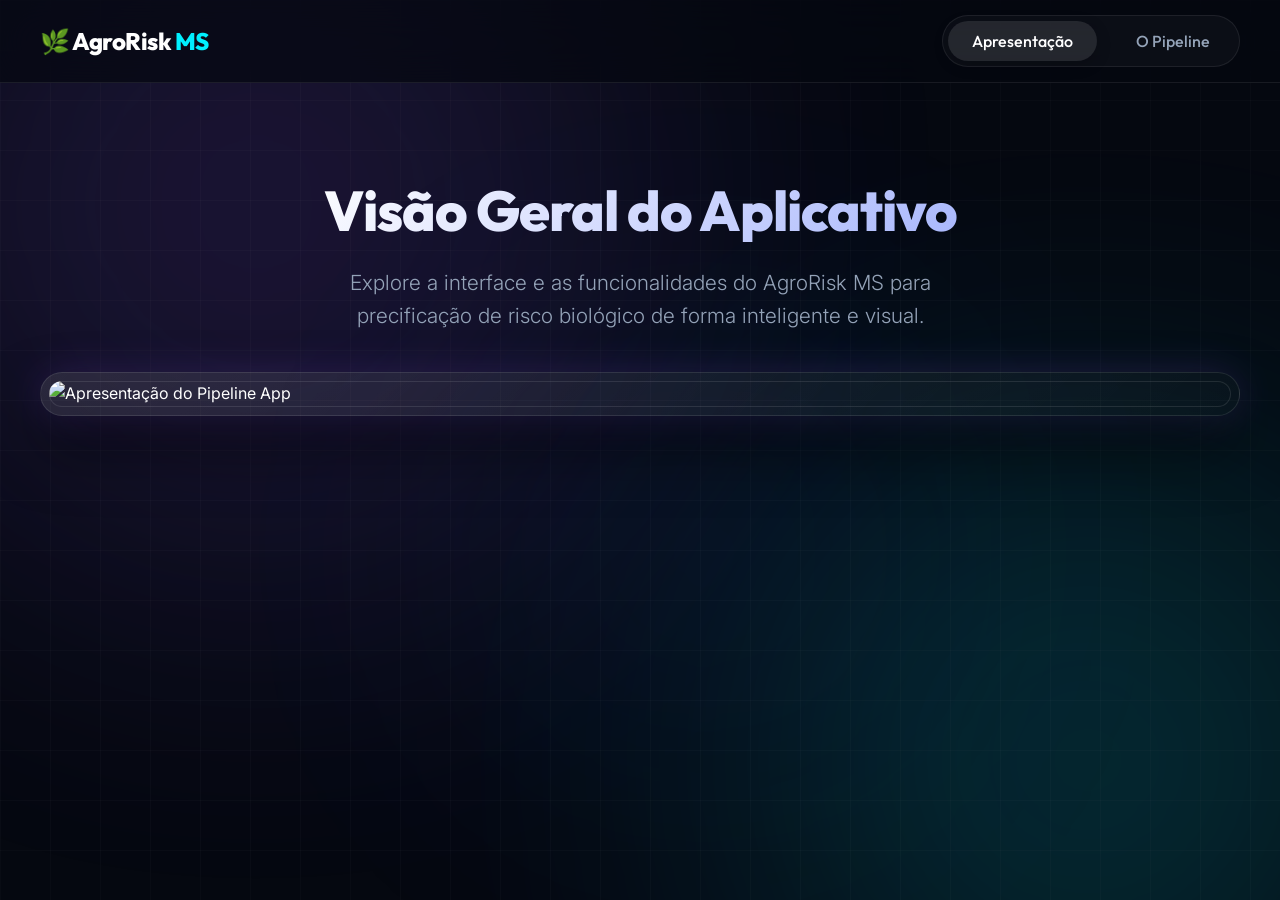
==== index.html @ 5e121b89 "Initial commit" ====
<!DOCTYPE html>
<html lang="pt-BR">
<head>
    <meta charset="UTF-8">
    <meta name="viewport" content="width=device-width, initial-scale=1.0">
    <title>AgroRisk MS - Inteligência Atuarial</title>
    <link rel="stylesheet" href="style.css">
    <link href="https://fonts.googleapis.com/css2?family=Outfit:wght@300;400;500;600;800&family=Inter:wght@300;400;600&display=swap" rel="stylesheet">
</head>
<body>
    <div class="background-effects">
        <div class="glow glow-1"></div>
        <div class="glow glow-2"></div>
        <div class="glow glow-3"></div>
        <div class="grid-overlay"></div>
    </div>

    <nav class="navbar">
        <div class="logo">
            <span class="logo-icon">🌿</span> AgroRisk <span class="highlight">MS</span>
        </div>
        <div class="tabs">
            <button class="tab-btn active" data-target="presentation">Apresentação</button>
            <button class="tab-btn" data-target="pipeline">O Pipeline</button>
        </div>
    </nav>

    <main class="content-area">
        <!-- ABA DE APRESENTAÇÃO -->
        <section id="presentation" class="tab-content active">
            <div class="presentation-container animate-fade-in">
                <header class="hero">
                    <h1 class="hero-title animate-up">Visão Geral do Aplicativo</h1>
                    <p class="hero-subtitle animate-up delay-1">Explore a interface e as funcionalidades do AgroRisk MS para precificação de risco biológico de forma inteligente e visual.</p>
                </header>
                
                <div class="app-presentation animate-up delay-2">
                    <div class="image-wrapper">
                        <div class="glass-reflection"></div>
                        <img src="/base_dir/pipeline app.png" alt="Apresentação do Pipeline App" class="app-screenshot">
                    </div>
                </div>
            </div>
        </section>

        <!-- ABA DO PIPELINE -->
        <section id="pipeline" class="tab-content">
            <header class="hero">
                <h1 class="hero-title">Pipeline de Inteligência Atuarial</h1>
                <p class="hero-subtitle">Do dado bruto à precificação de risco biológico em minutos.</p>
            </header>

            <div class="timeline-container">
                <!-- Passo 1 -->
                <div class="card scroll-animate">
                    <div class="card-icon">
                        <img src="/brain_images/data_prep_icon_1780336641990.png" alt="Fusão Geográfica e Histórica">
                    </div>
                    <div class="card-content">
                        <span class="step-badge">Passo 1</span>
                        <h2>Fusão Geográfica e Histórica (Data Prep)</h2>
                        <p>Integração da malha cartográfica digital de Mato Grosso do Sul (geobr / IBGE 2022) com o cálculo trigonométrico de centroides (Latitude/Longitude). Acoplamento do banco de dados histórico de produção regional (2009–2024) via reestruturação matricial (Tidy Data).</p>
                    </div>
                </div>

                <!-- Passo 2 -->
                <div class="card scroll-animate">
                    <div class="card-icon">
                        <img src="/brain_images/climate_motor_icon_1780336788887.png" alt="Motor Climático Global">
                    </div>
                    <div class="card-content">
                        <span class="step-badge">Passo 2</span>
                        <h2>Motor Climático Global (NASA POWER API)</h2>
                        <p>Captura autônoma e dinâmica de dados meteorológicos diários diretamente dos satélites da NASA. Processamento de variáveis críticas de radiação, temperatura média e precipitação acumulada ($V$) com filtros de frequência de chuva ($F_{freq}$) mapeados por safras climáticas (El Niño, La Niña e Neutro).</p>
                    </div>
                </div>

                <!-- Passo 3 -->
                <div class="card scroll-animate">
                    <div class="card-icon">
                        <img src="/brain_images/algorithm_icon_1780336813570.png" alt="Algoritmo Epidemiológico Estocástico">
                    </div>
                    <div class="card-content">
                        <span class="step-badge">Passo 3</span>
                        <h2>Algoritmo Epidemiológico Estocástico (Modelo BR3)</h2>
                        <p>Aplicação do modelo preditivo empírico de Del Ponte para a Ferrugem Asiática da Soja. Tradução da severidade foliar calculada em equações atuariais de perda de produtividade física (toneladas e sacas/ha) e cálculo do Índice de Vulnerabilidade de Mercado.</p>
                    </div>
                </div>

                <!-- Passo 4 -->
                <div class="card scroll-animate">
                    <div class="card-icon">
                        <img src="/brain_images/validation_icon_1780336972214.png" alt="Validação em Tempo Real">
                    </div>
                    <div class="card-content">
                        <span class="step-badge">Passo 4</span>
                        <h2>Validação em Tempo Real (API SIDRA/IBGE)</h2>
                        <p>Motor de checagem cruzada que consome a API oficial do SIDRA via requisições temporais iterativas. O algoritmo minera e isola as variáveis reais de produção e área colhida de lavouras temporárias e permanentes diretamente dos servidores do governo para validar estatisticamente as predições do modelo.</p>
                    </div>
                </div>

                <!-- Passo 5 -->
                <div class="card scroll-animate">
                    <div class="card-icon">
                        <img src="/brain_images/ml_cluster_icon_1780337749662.png" alt="Análise Avançada & Clusterização">
                    </div>
                    <div class="card-content">
                        <span class="step-badge">Passo 5</span>
                        <h2>Análise Avançada & Clusterização (Machine Learning)</h2>
                        <p>Execução do algoritmo de aprendizado não supervisionado K-Means para segmentação automática de municípios em Perfis de Risco (Alto, Moderado, Baixo). Modelagem de regressão linear simples ($lm$) para detecção automática de tendências temporais macroecológicas.</p>
                    </div>
                </div>

                <!-- Passo 6 -->
                <div class="card scroll-animate">
                    <div class="card-icon">
                        <img src="/brain_images/dashboard_icon_1780337681848.png" alt="Interface de Decisão">
                    </div>
                    <div class="card-content">
                        <span class="step-badge">Passo 6</span>
                        <h2>Interface de Decisão (Shiny UI/UX)</h2>
                        <p>Consolidação dos dados processados em um ecossistema interativo de painéis analíticos (Dashboards). Visualização espacial baseada em mapas temáticos reativos e ferramentas de precificação de seguro agrícola prontas para tomadores de decisão.</p>
                    </div>
                </div>
            </div>
        </section>
    </main>

    <script src="script.js"></script>
</body>
</html>
---- style.css ----
:root {
    --bg-color: #050810;
    --card-bg: rgba(15, 23, 42, 0.4);
    --card-border: rgba(255, 255, 255, 0.08);
    --card-hover-border: rgba(0, 240, 255, 0.4);
    --text-primary: #ffffff;
    --text-secondary: #94a3b8;
    --accent: #00f0ff;
    --accent-glow: rgba(0, 240, 255, 0.2);
    --purple: #8b5cf6;
    --purple-glow: rgba(139, 92, 246, 0.2);
    --nav-bg: rgba(5, 8, 16, 0.7);
}

* {
    margin: 0;
    padding: 0;
    box-sizing: border-box;
}

body {
    font-family: 'Inter', sans-serif;
    background-color: var(--bg-color);
    color: var(--text-primary);
    overflow-x: hidden;
    line-height: 1.6;
}

h1, h2, h3, .logo {
    font-family: 'Outfit', sans-serif;
}

/* Background Effects */
.background-effects {
    position: fixed;
    top: 0;
    left: 0;
    width: 100vw;
    height: 100vh;
    z-index: -1;
    pointer-events: none;
}

.glow {
    position: absolute;
    border-radius: 50%;
    filter: blur(150px);
    opacity: 0.8;
}

.glow-1 {
    top: -20%;
    left: -10%;
    width: 60vw;
    height: 60vw;
    background: var(--purple-glow);
    animation: float 12s ease-in-out infinite alternate;
}

.glow-2 {
    bottom: -20%;
    right: -10%;
    width: 50vw;
    height: 50vw;
    background: var(--accent-glow);
    animation: float 10s ease-in-out infinite alternate-reverse;
}

.glow-3 {
    top: 40%;
    left: 40%;
    width: 30vw;
    height: 30vw;
    background: rgba(37, 99, 235, 0.15);
    animation: float 15s ease-in-out infinite alternate;
}

.grid-overlay {
    position: absolute;
    top: 0;
    left: 0;
    width: 100%;
    height: 100%;
    background-image: 
        linear-gradient(to right, rgba(255,255,255,0.02) 1px, transparent 1px),
        linear-gradient(to bottom, rgba(255,255,255,0.02) 1px, transparent 1px);
    background-size: 50px 50px;
    z-index: 1;
}

@keyframes float {
    0% { transform: translate(0, 0); }
    100% { transform: translate(60px, 60px); }
}

/* Navbar */
.navbar {
    position: fixed;
    top: 0;
    left: 0;
    width: 100%;
    padding: 15px 40px;
    display: flex;
    justify-content: space-between;
    align-items: center;
    background: var(--nav-bg);
    backdrop-filter: blur(20px);
    -webkit-backdrop-filter: blur(20px);
    border-bottom: 1px solid var(--card-border);
    z-index: 100;
}

.logo {
    font-size: 1.5rem;
    font-weight: 800;
    letter-spacing: -0.5px;
}

.highlight {
    color: var(--accent);
}

.tabs {
    display: flex;
    gap: 15px;
    background: rgba(255,255,255,0.03);
    padding: 5px;
    border-radius: 50px;
    border: 1px solid var(--card-border);
}

.tab-btn {
    background: transparent;
    border: none;
    color: var(--text-secondary);
    padding: 10px 24px;
    border-radius: 30px;
    font-family: 'Outfit', sans-serif;
    font-weight: 500;
    font-size: 1rem;
    cursor: pointer;
    transition: all 0.3s ease;
}

.tab-btn:hover {
    color: var(--text-primary);
}

.tab-btn.active {
    background: rgba(255,255,255,0.1);
    color: var(--text-primary);
    box-shadow: 0 4px 15px rgba(0,0,0,0.2);
}

/* Content Area */
.content-area {
    margin-top: 80px;
    padding: 20px;
    min-height: calc(100vh - 80px);
}

.tab-content {
    display: none;
    opacity: 0;
    transform: translateY(20px);
    transition: opacity 0.5s ease, transform 0.5s ease;
}

.tab-content.active {
    display: block;
}

.tab-content.show {
    opacity: 1;
    transform: translateY(0);
}

/* Hero Section */
.hero {
    text-align: center;
    padding: 80px 20px 40px;
    max-width: 900px;
    margin: 0 auto;
}

.hero-title {
    font-size: 3.5rem;
    font-weight: 800;
    line-height: 1.1;
    background: linear-gradient(135deg, #ffffff 0%, #a5b4fc 100%);
    -webkit-background-clip: text;
    -webkit-text-fill-color: transparent;
    margin-bottom: 24px;
    letter-spacing: -1px;
}

.hero-subtitle {
    font-size: 1.3rem;
    color: var(--text-secondary);
    font-weight: 300;
    max-width: 700px;
    margin: 0 auto;
}

/* Presentation Tab */
.presentation-container {
    display: flex;
    flex-direction: column;
    align-items: center;
}

.app-presentation {
    width: 100%;
    max-width: 1200px;
    margin: 0 auto 100px;
    perspective: 1000px;
}

.image-wrapper {
    position: relative;
    border-radius: 24px;
    padding: 8px;
    background: linear-gradient(135deg, rgba(255,255,255,0.1), rgba(255,255,255,0.02));
    border: 1px solid rgba(255,255,255,0.1);
    box-shadow: 0 30px 60px rgba(0,0,0,0.5), 0 0 40px var(--purple-glow);
    transition: transform 0.5s ease;
    overflow: hidden;
}

.app-screenshot {
    width: 100%;
    height: auto;
    border-radius: 16px;
    display: block;
    box-shadow: inset 0 0 0 1px rgba(255,255,255,0.1);
}

.glass-reflection {
    position: absolute;
    top: 0;
    left: -100%;
    width: 50%;
    height: 100%;
    background: linear-gradient(to right, transparent, rgba(255,255,255,0.1), transparent);
    transform: skewX(-20deg);
    animation: shine 6s infinite;
    z-index: 10;
    pointer-events: none;
}

@keyframes shine {
    0% { left: -100%; }
    20% { left: 200%; }
    100% { left: 200%; }
}

/* Timeline/Pipeline */
.timeline-container {
    max-width: 1000px;
    margin: 0 auto 100px;
    display: grid;
    gap: 30px;
}

.card {
    background: var(--card-bg);
    border: 1px solid var(--card-border);
    border-radius: 24px;
    padding: 30px;
    display: flex;
    gap: 40px;
    align-items: center;
    backdrop-filter: blur(16px);
    -webkit-backdrop-filter: blur(16px);
    transition: all 0.4s cubic-bezier(0.175, 0.885, 0.32, 1.275);
    opacity: 0;
    transform: translateY(40px);
}

.card:hover {
    transform: translateY(-8px) scale(1.02);
    box-shadow: 0 30px 60px rgba(0, 0, 0, 0.5), 0 0 30px var(--accent-glow);
    border-color: var(--card-hover-border);
    background: rgba(20, 30, 55, 0.6);
}

.card-icon {
    flex-shrink: 0;
    width: 160px;
    height: 160px;
    border-radius: 20px;
    overflow: hidden;
    background: rgba(0,0,0,0.4);
    border: 1px solid rgba(255,255,255,0.08);
    display: flex;
    align-items: center;
    justify-content: center;
    position: relative;
}

.card-icon::after {
    content: '';
    position: absolute;
    inset: 0;
    box-shadow: inset 0 0 20px rgba(0,0,0,0.5);
    border-radius: 20px;
    pointer-events: none;
}

.card-icon img {
    width: 100%;
    height: 100%;
    object-fit: cover;
    transition: transform 0.6s ease;
}

.card:hover .card-icon img {
    transform: scale(1.15) rotate(-2deg);
}

.card-content {
    flex-grow: 1;
}

.step-badge {
    display: inline-block;
    padding: 6px 14px;
    background: rgba(0, 240, 255, 0.1);
    color: var(--accent);
    border-radius: 30px;
    font-size: 0.8rem;
    font-weight: 600;
    letter-spacing: 1.5px;
    text-transform: uppercase;
    margin-bottom: 16px;
    border: 1px solid rgba(0, 240, 255, 0.2);
}

.card-content h2 {
    font-size: 1.6rem;
    margin-bottom: 16px;
    font-weight: 600;
    letter-spacing: -0.5px;
}

.card-content p {
    color: var(--text-secondary);
    font-size: 1.05rem;
    line-height: 1.7;
}

/* Animations */
.animate-up {
    opacity: 0;
    transform: translateY(30px);
}

.animate-up.visible, .scroll-animate.visible {
    animation: fadeUp 0.8s forwards cubic-bezier(0.2, 0.8, 0.2, 1);
}

.animate-fade-in {
    animation: fadeIn 1s forwards ease-out;
}

@keyframes fadeUp {
    to {
        opacity: 1;
        transform: translateY(0);
    }
}

@keyframes fadeIn {
    from { opacity: 0; }
    to { opacity: 1; }
}

.delay-1 { animation-delay: 0.1s; }
.delay-2 { animation-delay: 0.2s; }
.delay-3 { animation-delay: 0.3s; }

/* Responsive */
@media (max-width: 900px) {
    .card {
        flex-direction: column;
        text-align: center;
        gap: 24px;
        padding: 40px 24px;
    }
    
    .card-icon {
        margin: 0 auto;
    }
    
    .hero-title {
        font-size: 2.5rem;
    }
    
    .navbar {
        flex-direction: column;
        gap: 15px;
        padding: 15px 20px;
    }
    
    .content-area {
        margin-top: 120px;
    }
}

@media (max-width: 768px) {
    .hero-title {
        font-size: 2rem;
        padding: 0 10px;
    }
    
    .hero-subtitle {
        font-size: 1.1rem;
        padding: 0 15px;
    }
    
    .card-content h2 {
        font-size: 1.4rem;
    }
    
    .card-content p {
        font-size: 0.95rem;
    }
    
    .hero {
        padding: 40px 10px 20px;
    }
    
    .timeline-container, .app-presentation {
        padding: 0 10px;
    }
}

@media (max-width: 480px) {
    .tabs {
        flex-wrap: wrap;
        justify-content: center;
        gap: 8px;
        padding: 5px;
    }
    
    .tab-btn {
        padding: 8px 16px;
        font-size: 0.9rem;
    }
    
    .card {
        padding: 25px 15px;
    }
    
    .hero-title {
        font-size: 1.75rem;
    }
    
    .hero-subtitle {
        font-size: 1rem;
    }
    
    .card-icon {
        width: 120px;
        height: 120px;
    }
    
    .navbar {
        padding: 10px;
    }
    
    .content-area {
        margin-top: 140px;
        padding: 15px;
    }
}
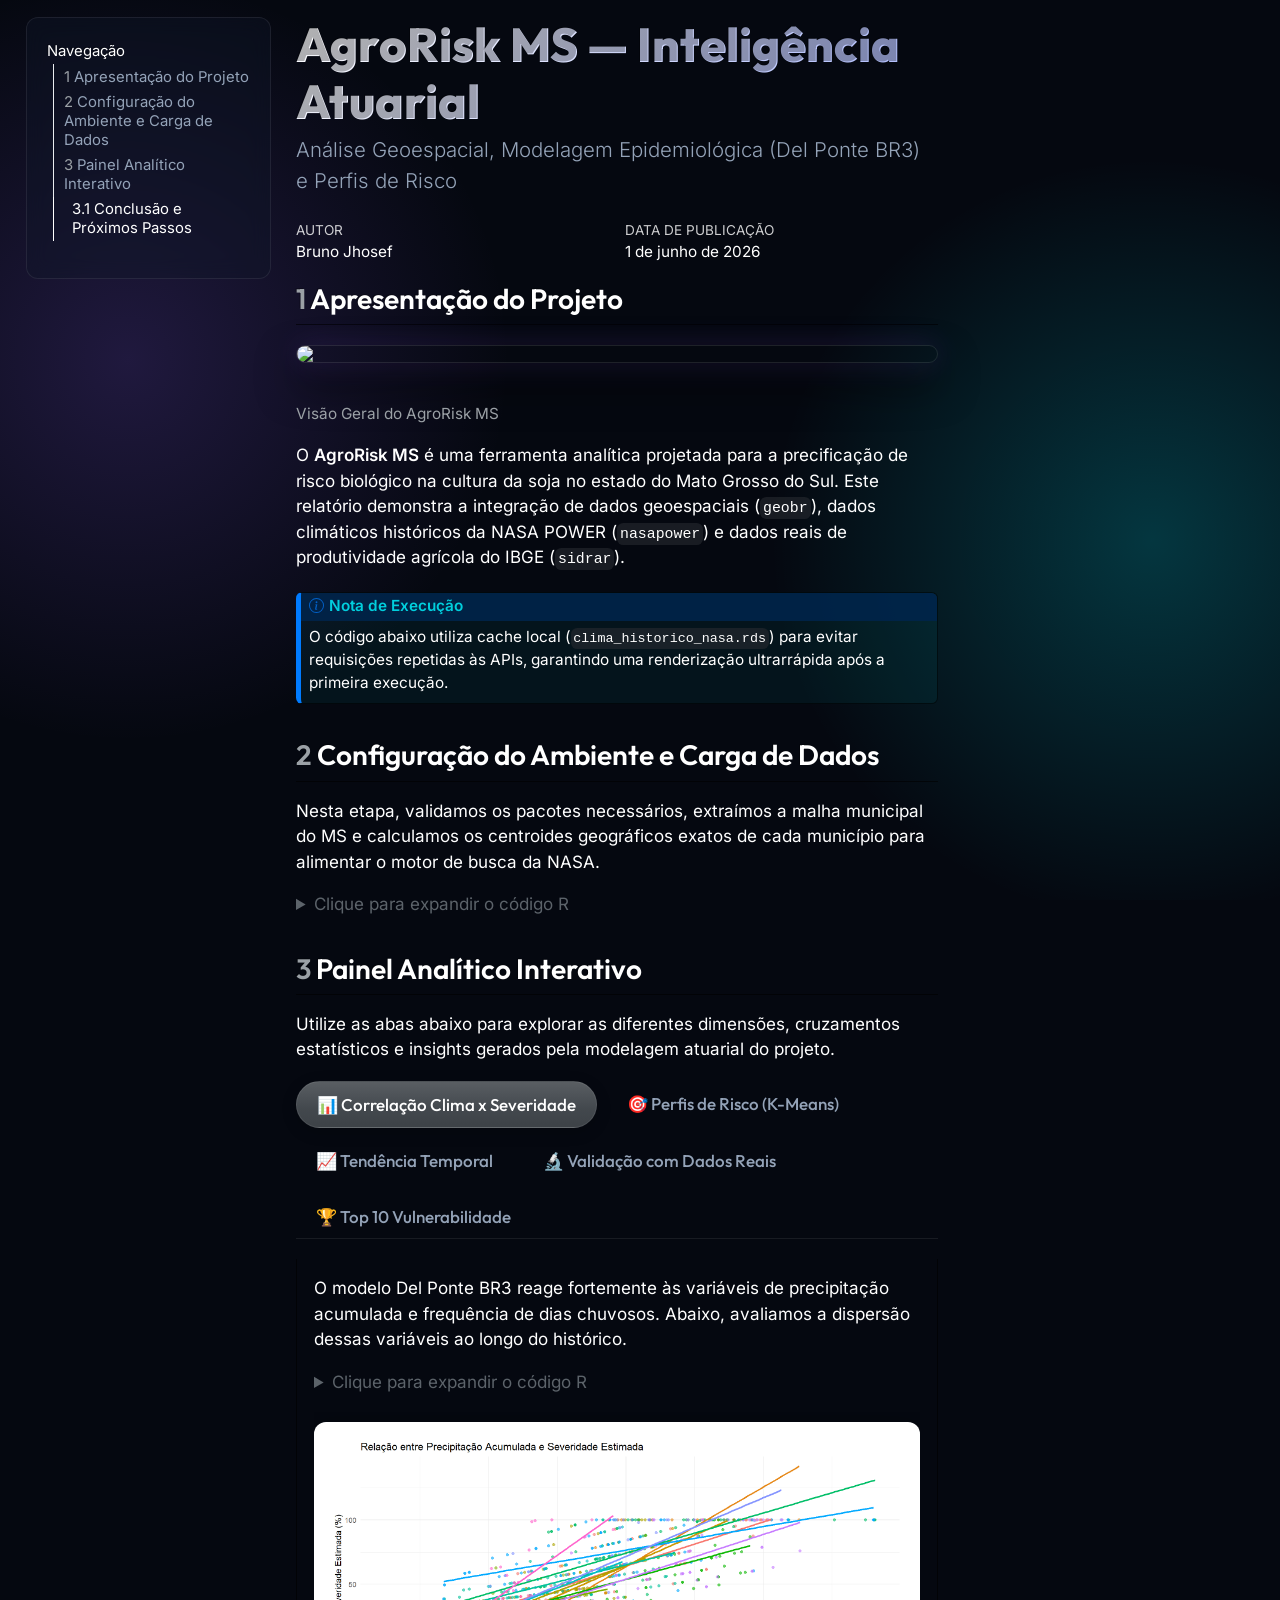
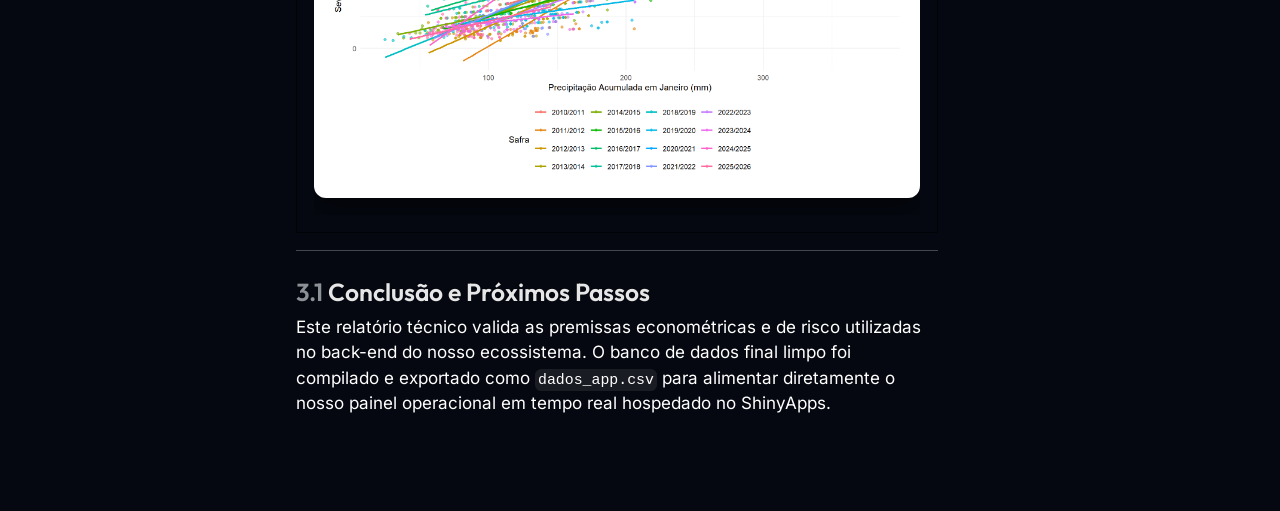
==== commit 204764de: "adicionei os arquivos corretos" ====
--- a/index.html
+++ b/index.html
@@ -1,131 +1,3312 @@
 <!DOCTYPE html>
-<html lang="pt-BR">
-<head>
-    <meta charset="UTF-8">
-    <meta name="viewport" content="width=device-width, initial-scale=1.0">
-    <title>AgroRisk MS - Inteligência Atuarial</title>
-    <link rel="stylesheet" href="style.css">
-    <link href="https://fonts.googleapis.com/css2?family=Outfit:wght@300;400;500;600;800&family=Inter:wght@300;400;600&display=swap" rel="stylesheet">
+<html xmlns="http://www.w3.org/1999/xhtml" lang="pt" xml:lang="pt"><head>
+
+<meta charset="utf-8">
+<meta name="generator" content="quarto-1.8.25">
+
+<meta name="viewport" content="width=device-width, initial-scale=1.0, user-scalable=yes">
+
+<meta name="author" content="Bruno Jhosef">
+
+<title>AgroRisk MS — Inteligência Atuarial</title>
+<style>
+code{white-space: pre-wrap;}
+span.smallcaps{font-variant: small-caps;}
+div.columns{display: flex; gap: min(4vw, 1.5em);}
+div.column{flex: auto; overflow-x: auto;}
+div.hanging-indent{margin-left: 1.5em; text-indent: -1.5em;}
+ul.task-list{list-style: none;}
+ul.task-list li input[type="checkbox"] {
+width: 0.8em;
+margin: 0 0.8em 0.2em -1em;  vertical-align: middle;
+}
+
+html { -webkit-text-size-adjust: 100%; }
+pre > code.sourceCode { white-space: pre; position: relative; }
+pre > code.sourceCode > span { display: inline-block; line-height: 1.25; }
+pre > code.sourceCode > span:empty { height: 1.2em; }
+.sourceCode { overflow: visible; }
+code.sourceCode > span { color: inherit; text-decoration: inherit; }
+div.sourceCode { margin: 1em 0; }
+pre.sourceCode { margin: 0; }
+@media screen {
+div.sourceCode { overflow: auto; }
+}
+@media print {
+pre > code.sourceCode { white-space: pre-wrap; }
+pre > code.sourceCode > span { text-indent: -5em; padding-left: 5em; }
+}
+pre.numberSource code
+{ counter-reset: source-line 0; }
+pre.numberSource code > span
+{ position: relative; left: -4em; counter-increment: source-line; }
+pre.numberSource code > span > a:first-child::before
+{ content: counter(source-line);
+position: relative; left: -1em; text-align: right; vertical-align: baseline;
+border: none; display: inline-block;
+-webkit-touch-callout: none; -webkit-user-select: none;
+-khtml-user-select: none; -moz-user-select: none;
+-ms-user-select: none; user-select: none;
+padding: 0 4px; width: 4em;
+}
+pre.numberSource { margin-left: 3em; padding-left: 4px; }
+div.sourceCode
+{ }
+@media screen {
+pre > code.sourceCode > span > a:first-child::before { text-decoration: underline; }
+}
+</style>
+
+
+<script>/*!
+ * clipboard.js v2.0.11
+ * https://clipboardjs.com/
+ *
+ * Licensed MIT © Zeno Rocha
+ */
+!function(t,e){"object"==typeof exports&&"object"==typeof module?module.exports=e():"function"==typeof define&&define.amd?define([],e):"object"==typeof exports?exports.ClipboardJS=e():t.ClipboardJS=e()}(this,function(){return n={686:function(t,e,n){"use strict";n.d(e,{default:function(){return b}});var e=n(279),i=n.n(e),e=n(370),u=n.n(e),e=n(817),r=n.n(e);function c(t){try{return document.execCommand(t)}catch(t){return}}var a=function(t){t=r()(t);return c("cut"),t};function o(t,e){var n,o,t=(n=t,o="rtl"===document.documentElement.getAttribute("dir"),(t=document.createElement("textarea")).style.fontSize="12pt",t.style.border="0",t.style.padding="0",t.style.margin="0",t.style.position="absolute",t.style[o?"right":"left"]="-9999px",o=window.pageYOffset||document.documentElement.scrollTop,t.style.top="".concat(o,"px"),t.setAttribute("readonly",""),t.value=n,t);return e.container.appendChild(t),e=r()(t),c("copy"),t.remove(),e}var f=function(t){var e=1<arguments.length&&void 0!==arguments[1]?arguments[1]:{container:document.body},n="";return"string"==typeof t?n=o(t,e):t instanceof HTMLInputElement&&!["text","search","url","tel","password"].includes(null==t?void 0:t.type)?n=o(t.value,e):(n=r()(t),c("copy")),n};function l(t){return(l="function"==typeof Symbol&&"symbol"==typeof Symbol.iterator?function(t){return typeof t}:function(t){return t&&"function"==typeof Symbol&&t.constructor===Symbol&&t!==Symbol.prototype?"symbol":typeof t})(t)}var s=function(){var t=0<arguments.length&&void 0!==arguments[0]?arguments[0]:{},e=t.action,n=void 0===e?"copy":e,o=t.container,e=t.target,t=t.text;if("copy"!==n&&"cut"!==n)throw new Error('Invalid "action" value, use either "copy" or "cut"');if(void 0!==e){if(!e||"object"!==l(e)||1!==e.nodeType)throw new Error('Invalid "target" value, use a valid Element');if("copy"===n&&e.hasAttribute("disabled"))throw new Error('Invalid "target" attribute. Please use "readonly" instead of "disabled" attribute');if("cut"===n&&(e.hasAttribute("readonly")||e.hasAttribute("disabled")))throw new Error('Invalid "target" attribute. You can\'t cut text from elements with "readonly" or "disabled" attributes')}return t?f(t,{container:o}):e?"cut"===n?a(e):f(e,{container:o}):void 0};function p(t){return(p="function"==typeof Symbol&&"symbol"==typeof Symbol.iterator?function(t){return typeof t}:function(t){return t&&"function"==typeof Symbol&&t.constructor===Symbol&&t!==Symbol.prototype?"symbol":typeof t})(t)}function d(t,e){for(var n=0;n<e.length;n++){var o=e[n];o.enumerable=o.enumerable||!1,o.configurable=!0,"value"in o&&(o.writable=!0),Object.defineProperty(t,o.key,o)}}function y(t,e){return(y=Object.setPrototypeOf||function(t,e){return t.__proto__=e,t})(t,e)}function h(n){var o=function(){if("undefined"==typeof Reflect||!Reflect.construct)return!1;if(Reflect.construct.sham)return!1;if("function"==typeof Proxy)return!0;try{return Date.prototype.toString.call(Reflect.construct(Date,[],function(){})),!0}catch(t){return!1}}();return function(){var t,e=v(n);return t=o?(t=v(this).constructor,Reflect.construct(e,arguments,t)):e.apply(this,arguments),e=this,!(t=t)||"object"!==p(t)&&"function"!=typeof t?function(t){if(void 0!==t)return t;throw new ReferenceError("this hasn't been initialised - super() hasn't been called")}(e):t}}function v(t){return(v=Object.setPrototypeOf?Object.getPrototypeOf:function(t){return t.__proto__||Object.getPrototypeOf(t)})(t)}function m(t,e){t="data-clipboard-".concat(t);if(e.hasAttribute(t))return e.getAttribute(t)}var b=function(){!function(t,e){if("function"!=typeof e&&null!==e)throw new TypeError("Super expression must either be null or a function");t.prototype=Object.create(e&&e.prototype,{constructor:{value:t,writable:!0,configurable:!0}}),e&&y(t,e)}(r,i());var t,e,n,o=h(r);function r(t,e){var n;return function(t){if(!(t instanceof r))throw new TypeError("Cannot call a class as a function")}(this),(n=o.call(this)).resolveOptions(e),n.listenClick(t),n}return t=r,n=[{key:"copy",value:function(t){var e=1<arguments.length&&void 0!==arguments[1]?arguments[1]:{container:document.body};return f(t,e)}},{key:"cut",value:function(t){return a(t)}},{key:"isSupported",value:function(){var t=0<arguments.length&&void 0!==arguments[0]?arguments[0]:["copy","cut"],t="string"==typeof t?[t]:t,e=!!document.queryCommandSupported;return t.forEach(function(t){e=e&&!!document.queryCommandSupported(t)}),e}}],(e=[{key:"resolveOptions",value:function(){var t=0<arguments.length&&void 0!==arguments[0]?arguments[0]:{};this.action="function"==typeof t.action?t.action:this.defaultAction,this.target="function"==typeof t.target?t.target:this.defaultTarget,this.text="function"==typeof t.text?t.text:this.defaultText,this.container="object"===p(t.container)?t.container:document.body}},{key:"listenClick",value:function(t){var e=this;this.listener=u()(t,"click",function(t){return e.onClick(t)})}},{key:"onClick",value:function(t){var e=t.delegateTarget||t.currentTarget,n=this.action(e)||"copy",t=s({action:n,container:this.container,target:this.target(e),text:this.text(e)});this.emit(t?"success":"error",{action:n,text:t,trigger:e,clearSelection:function(){e&&e.focus(),window.getSelection().removeAllRanges()}})}},{key:"defaultAction",value:function(t){return m("action",t)}},{key:"defaultTarget",value:function(t){t=m("target",t);if(t)return document.querySelector(t)}},{key:"defaultText",value:function(t){return m("text",t)}},{key:"destroy",value:function(){this.listener.destroy()}}])&&d(t.prototype,e),n&&d(t,n),r}()},828:function(t){var e;"undefined"==typeof Element||Element.prototype.matches||((e=Element.prototype).matches=e.matchesSelector||e.mozMatchesSelector||e.msMatchesSelector||e.oMatchesSelector||e.webkitMatchesSelector),t.exports=function(t,e){for(;t&&9!==t.nodeType;){if("function"==typeof t.matches&&t.matches(e))return t;t=t.parentNode}}},438:function(t,e,n){var u=n(828);function i(t,e,n,o,r){var i=function(e,n,t,o){return function(t){t.delegateTarget=u(t.target,n),t.delegateTarget&&o.call(e,t)}}.apply(this,arguments);return t.addEventListener(n,i,r),{destroy:function(){t.removeEventListener(n,i,r)}}}t.exports=function(t,e,n,o,r){return"function"==typeof t.addEventListener?i.apply(null,arguments):"function"==typeof n?i.bind(null,document).apply(null,arguments):("string"==typeof t&&(t=document.querySelectorAll(t)),Array.prototype.map.call(t,function(t){return i(t,e,n,o,r)}))}},879:function(t,n){n.node=function(t){return void 0!==t&&t instanceof HTMLElement&&1===t.nodeType},n.nodeList=function(t){var e=Object.prototype.toString.call(t);return void 0!==t&&("[object NodeList]"===e||"[object HTMLCollection]"===e)&&"length"in t&&(0===t.length||n.node(t[0]))},n.string=function(t){return"string"==typeof t||t instanceof String},n.fn=function(t){return"[object Function]"===Object.prototype.toString.call(t)}},370:function(t,e,n){var f=n(879),l=n(438);t.exports=function(t,e,n){if(!t&&!e&&!n)throw new Error("Missing required arguments");if(!f.string(e))throw new TypeError("Second argument must be a String");if(!f.fn(n))throw new TypeError("Third argument must be a Function");if(f.node(t))return c=e,a=n,(u=t).addEventListener(c,a),{destroy:function(){u.removeEventListener(c,a)}};if(f.nodeList(t))return o=t,r=e,i=n,Array.prototype.forEach.call(o,function(t){t.addEventListener(r,i)}),{destroy:function(){Array.prototype.forEach.call(o,function(t){t.removeEventListener(r,i)})}};if(f.string(t))return t=t,e=e,n=n,l(document.body,t,e,n);throw new TypeError("First argument must be a String, HTMLElement, HTMLCollection, or NodeList");var o,r,i,u,c,a}},817:function(t){t.exports=function(t){var e,n="SELECT"===t.nodeName?(t.focus(),t.value):"INPUT"===t.nodeName||"TEXTAREA"===t.nodeName?((e=t.hasAttribute("readonly"))||t.setAttribute("readonly",""),t.select(),t.setSelectionRange(0,t.value.length),e||t.removeAttribute("readonly"),t.value):(t.hasAttribute("contenteditable")&&t.focus(),n=window.getSelection(),(e=document.createRange()).selectNodeContents(t),n.removeAllRanges(),n.addRange(e),n.toString());return n}},279:function(t){function e(){}e.prototype={on:function(t,e,n){var o=this.e||(this.e={});return(o[t]||(o[t]=[])).push({fn:e,ctx:n}),this},once:function(t,e,n){var o=this;function r(){o.off(t,r),e.apply(n,arguments)}return r._=e,this.on(t,r,n)},emit:function(t){for(var e=[].slice.call(arguments,1),n=((this.e||(this.e={}))[t]||[]).slice(),o=0,r=n.length;o<r;o++)n[o].fn.apply(n[o].ctx,e);return this},off:function(t,e){var n=this.e||(this.e={}),o=n[t],r=[];if(o&&e)for(var i=0,u=o.length;i<u;i++)o[i].fn!==e&&o[i].fn._!==e&&r.push(o[i]);return r.length?n[t]=r:delete n[t],this}},t.exports=e,t.exports.TinyEmitter=e}},r={},o.n=function(t){var e=t&&t.__esModule?function(){return t.default}:function(){return t};return o.d(e,{a:e}),e},o.d=function(t,e){for(var n in e)o.o(e,n)&&!o.o(t,n)&&Object.defineProperty(t,n,{enumerable:!0,get:e[n]})},o.o=function(t,e){return Object.prototype.hasOwnProperty.call(t,e)},o(686).default;function o(t){if(r[t])return r[t].exports;var e=r[t]={exports:{}};return n[t](e,e.exports,o),e.exports}var n,r});</script>
+<script src="[data-uri]" type="module"></script>
+<script src="[data-uri]" type="module"></script>
+<script src="[data-uri]" type="module"></script>
+<script>/**
+ * @popperjs/core v2.11.7 - MIT License
+ */
+
+!function(e,t){"object"==typeof exports&&"undefined"!=typeof module?t(exports):"function"==typeof define&&define.amd?define(["exports"],t):t((e="undefined"!=typeof globalThis?globalThis:e||self).Popper={})}(this,(function(e){"use strict";function t(e){if(null==e)return window;if("[object Window]"!==e.toString()){var t=e.ownerDocument;return t&&t.defaultView||window}return e}function n(e){return e instanceof t(e).Element||e instanceof Element}function r(e){return e instanceof t(e).HTMLElement||e instanceof HTMLElement}function o(e){return"undefined"!=typeof ShadowRoot&&(e instanceof t(e).ShadowRoot||e instanceof ShadowRoot)}var i=Math.max,a=Math.min,s=Math.round;function f(){var e=navigator.userAgentData;return null!=e&&e.brands&&Array.isArray(e.brands)?e.brands.map((function(e){return e.brand+"/"+e.version})).join(" "):navigator.userAgent}function c(){return!/^((?!chrome|android).)*safari/i.test(f())}function p(e,o,i){void 0===o&&(o=!1),void 0===i&&(i=!1);var a=e.getBoundingClientRect(),f=1,p=1;o&&r(e)&&(f=e.offsetWidth>0&&s(a.width)/e.offsetWidth||1,p=e.offsetHeight>0&&s(a.height)/e.offsetHeight||1);var u=(n(e)?t(e):window).visualViewport,l=!c()&&i,d=(a.left+(l&&u?u.offsetLeft:0))/f,h=(a.top+(l&&u?u.offsetTop:0))/p,m=a.width/f,v=a.height/p;return{width:m,height:v,top:h,right:d+m,bottom:h+v,left:d,x:d,y:h}}function u(e){var n=t(e);return{scrollLeft:n.pageXOffset,scrollTop:n.pageYOffset}}function l(e){return e?(e.nodeName||"").toLowerCase():null}function d(e){return((n(e)?e.ownerDocument:e.document)||window.document).documentElement}function h(e){return p(d(e)).left+u(e).scrollLeft}function m(e){return t(e).getComputedStyle(e)}function v(e){var t=m(e),n=t.overflow,r=t.overflowX,o=t.overflowY;return/auto|scroll|overlay|hidden/.test(n+o+r)}function y(e,n,o){void 0===o&&(o=!1);var i,a,f=r(n),c=r(n)&&function(e){var t=e.getBoundingClientRect(),n=s(t.width)/e.offsetWidth||1,r=s(t.height)/e.offsetHeight||1;return 1!==n||1!==r}(n),m=d(n),y=p(e,c,o),g={scrollLeft:0,scrollTop:0},b={x:0,y:0};return(f||!f&&!o)&&(("body"!==l(n)||v(m))&&(g=(i=n)!==t(i)&&r(i)?{scrollLeft:(a=i).scrollLeft,scrollTop:a.scrollTop}:u(i)),r(n)?((b=p(n,!0)).x+=n.clientLeft,b.y+=n.clientTop):m&&(b.x=h(m))),{x:y.left+g.scrollLeft-b.x,y:y.top+g.scrollTop-b.y,width:y.width,height:y.height}}function g(e){var t=p(e),n=e.offsetWidth,r=e.offsetHeight;return Math.abs(t.width-n)<=1&&(n=t.width),Math.abs(t.height-r)<=1&&(r=t.height),{x:e.offsetLeft,y:e.offsetTop,width:n,height:r}}function b(e){return"html"===l(e)?e:e.assignedSlot||e.parentNode||(o(e)?e.host:null)||d(e)}function x(e){return["html","body","#document"].indexOf(l(e))>=0?e.ownerDocument.body:r(e)&&v(e)?e:x(b(e))}function w(e,n){var r;void 0===n&&(n=[]);var o=x(e),i=o===(null==(r=e.ownerDocument)?void 0:r.body),a=t(o),s=i?[a].concat(a.visualViewport||[],v(o)?o:[]):o,f=n.concat(s);return i?f:f.concat(w(b(s)))}function O(e){return["table","td","th"].indexOf(l(e))>=0}function j(e){return r(e)&&"fixed"!==m(e).position?e.offsetParent:null}function E(e){for(var n=t(e),i=j(e);i&&O(i)&&"static"===m(i).position;)i=j(i);return i&&("html"===l(i)||"body"===l(i)&&"static"===m(i).position)?n:i||function(e){var t=/firefox/i.test(f());if(/Trident/i.test(f())&&r(e)&&"fixed"===m(e).position)return null;var n=b(e);for(o(n)&&(n=n.host);r(n)&&["html","body"].indexOf(l(n))<0;){var i=m(n);if("none"!==i.transform||"none"!==i.perspective||"paint"===i.contain||-1!==["transform","perspective"].indexOf(i.willChange)||t&&"filter"===i.willChange||t&&i.filter&&"none"!==i.filter)return n;n=n.parentNode}return null}(e)||n}var D="top",A="bottom",L="right",P="left",M="auto",k=[D,A,L,P],W="start",B="end",H="viewport",T="popper",R=k.reduce((function(e,t){return e.concat([t+"-"+W,t+"-"+B])}),[]),S=[].concat(k,[M]).reduce((function(e,t){return e.concat([t,t+"-"+W,t+"-"+B])}),[]),V=["beforeRead","read","afterRead","beforeMain","main","afterMain","beforeWrite","write","afterWrite"];function q(e){var t=new Map,n=new Set,r=[];function o(e){n.add(e.name),[].concat(e.requires||[],e.requiresIfExists||[]).forEach((function(e){if(!n.has(e)){var r=t.get(e);r&&o(r)}})),r.push(e)}return e.forEach((function(e){t.set(e.name,e)})),e.forEach((function(e){n.has(e.name)||o(e)})),r}function C(e){return e.split("-")[0]}function N(e,t){var n=t.getRootNode&&t.getRootNode();if(e.contains(t))return!0;if(n&&o(n)){var r=t;do{if(r&&e.isSameNode(r))return!0;r=r.parentNode||r.host}while(r)}return!1}function I(e){return Object.assign({},e,{left:e.x,top:e.y,right:e.x+e.width,bottom:e.y+e.height})}function _(e,r,o){return r===H?I(function(e,n){var r=t(e),o=d(e),i=r.visualViewport,a=o.clientWidth,s=o.clientHeight,f=0,p=0;if(i){a=i.width,s=i.height;var u=c();(u||!u&&"fixed"===n)&&(f=i.offsetLeft,p=i.offsetTop)}return{width:a,height:s,x:f+h(e),y:p}}(e,o)):n(r)?function(e,t){var n=p(e,!1,"fixed"===t);return n.top=n.top+e.clientTop,n.left=n.left+e.clientLeft,n.bottom=n.top+e.clientHeight,n.right=n.left+e.clientWidth,n.width=e.clientWidth,n.height=e.clientHeight,n.x=n.left,n.y=n.top,n}(r,o):I(function(e){var t,n=d(e),r=u(e),o=null==(t=e.ownerDocument)?void 0:t.body,a=i(n.scrollWidth,n.clientWidth,o?o.scrollWidth:0,o?o.clientWidth:0),s=i(n.scrollHeight,n.clientHeight,o?o.scrollHeight:0,o?o.clientHeight:0),f=-r.scrollLeft+h(e),c=-r.scrollTop;return"rtl"===m(o||n).direction&&(f+=i(n.clientWidth,o?o.clientWidth:0)-a),{width:a,height:s,x:f,y:c}}(d(e)))}function F(e,t,o,s){var f="clippingParents"===t?function(e){var t=w(b(e)),o=["absolute","fixed"].indexOf(m(e).position)>=0&&r(e)?E(e):e;return n(o)?t.filter((function(e){return n(e)&&N(e,o)&&"body"!==l(e)})):[]}(e):[].concat(t),c=[].concat(f,[o]),p=c[0],u=c.reduce((function(t,n){var r=_(e,n,s);return t.top=i(r.top,t.top),t.right=a(r.right,t.right),t.bottom=a(r.bottom,t.bottom),t.left=i(r.left,t.left),t}),_(e,p,s));return u.width=u.right-u.left,u.height=u.bottom-u.top,u.x=u.left,u.y=u.top,u}function U(e){return e.split("-")[1]}function z(e){return["top","bottom"].indexOf(e)>=0?"x":"y"}function X(e){var t,n=e.reference,r=e.element,o=e.placement,i=o?C(o):null,a=o?U(o):null,s=n.x+n.width/2-r.width/2,f=n.y+n.height/2-r.height/2;switch(i){case D:t={x:s,y:n.y-r.height};break;case A:t={x:s,y:n.y+n.height};break;case L:t={x:n.x+n.width,y:f};break;case P:t={x:n.x-r.width,y:f};break;default:t={x:n.x,y:n.y}}var c=i?z(i):null;if(null!=c){var p="y"===c?"height":"width";switch(a){case W:t[c]=t[c]-(n[p]/2-r[p]/2);break;case B:t[c]=t[c]+(n[p]/2-r[p]/2)}}return t}function Y(e){return Object.assign({},{top:0,right:0,bottom:0,left:0},e)}function G(e,t){return t.reduce((function(t,n){return t[n]=e,t}),{})}function J(e,t){void 0===t&&(t={});var r=t,o=r.placement,i=void 0===o?e.placement:o,a=r.strategy,s=void 0===a?e.strategy:a,f=r.boundary,c=void 0===f?"clippingParents":f,u=r.rootBoundary,l=void 0===u?H:u,h=r.elementContext,m=void 0===h?T:h,v=r.altBoundary,y=void 0!==v&&v,g=r.padding,b=void 0===g?0:g,x=Y("number"!=typeof b?b:G(b,k)),w=m===T?"reference":T,O=e.rects.popper,j=e.elements[y?w:m],E=F(n(j)?j:j.contextElement||d(e.elements.popper),c,l,s),P=p(e.elements.reference),M=X({reference:P,element:O,strategy:"absolute",placement:i}),W=I(Object.assign({},O,M)),B=m===T?W:P,R={top:E.top-B.top+x.top,bottom:B.bottom-E.bottom+x.bottom,left:E.left-B.left+x.left,right:B.right-E.right+x.right},S=e.modifiersData.offset;if(m===T&&S){var V=S[i];Object.keys(R).forEach((function(e){var t=[L,A].indexOf(e)>=0?1:-1,n=[D,A].indexOf(e)>=0?"y":"x";R[e]+=V[n]*t}))}return R}var K={placement:"bottom",modifiers:[],strategy:"absolute"};function Q(){for(var e=arguments.length,t=new Array(e),n=0;n<e;n++)t[n]=arguments[n];return!t.some((function(e){return!(e&&"function"==typeof e.getBoundingClientRect)}))}function Z(e){void 0===e&&(e={});var t=e,r=t.defaultModifiers,o=void 0===r?[]:r,i=t.defaultOptions,a=void 0===i?K:i;return function(e,t,r){void 0===r&&(r=a);var i,s,f={placement:"bottom",orderedModifiers:[],options:Object.assign({},K,a),modifiersData:{},elements:{reference:e,popper:t},attributes:{},styles:{}},c=[],p=!1,u={state:f,setOptions:function(r){var i="function"==typeof r?r(f.options):r;l(),f.options=Object.assign({},a,f.options,i),f.scrollParents={reference:n(e)?w(e):e.contextElement?w(e.contextElement):[],popper:w(t)};var s,p,d=function(e){var t=q(e);return V.reduce((function(e,n){return e.concat(t.filter((function(e){return e.phase===n})))}),[])}((s=[].concat(o,f.options.modifiers),p=s.reduce((function(e,t){var n=e[t.name];return e[t.name]=n?Object.assign({},n,t,{options:Object.assign({},n.options,t.options),data:Object.assign({},n.data,t.data)}):t,e}),{}),Object.keys(p).map((function(e){return p[e]}))));return f.orderedModifiers=d.filter((function(e){return e.enabled})),f.orderedModifiers.forEach((function(e){var t=e.name,n=e.options,r=void 0===n?{}:n,o=e.effect;if("function"==typeof o){var i=o({state:f,name:t,instance:u,options:r}),a=function(){};c.push(i||a)}})),u.update()},forceUpdate:function(){if(!p){var e=f.elements,t=e.reference,n=e.popper;if(Q(t,n)){f.rects={reference:y(t,E(n),"fixed"===f.options.strategy),popper:g(n)},f.reset=!1,f.placement=f.options.placement,f.orderedModifiers.forEach((function(e){return f.modifiersData[e.name]=Object.assign({},e.data)}));for(var r=0;r<f.orderedModifiers.length;r++)if(!0!==f.reset){var o=f.orderedModifiers[r],i=o.fn,a=o.options,s=void 0===a?{}:a,c=o.name;"function"==typeof i&&(f=i({state:f,options:s,name:c,instance:u})||f)}else f.reset=!1,r=-1}}},update:(i=function(){return new Promise((function(e){u.forceUpdate(),e(f)}))},function(){return s||(s=new Promise((function(e){Promise.resolve().then((function(){s=void 0,e(i())}))}))),s}),destroy:function(){l(),p=!0}};if(!Q(e,t))return u;function l(){c.forEach((function(e){return e()})),c=[]}return u.setOptions(r).then((function(e){!p&&r.onFirstUpdate&&r.onFirstUpdate(e)})),u}}var $={passive:!0};var ee={name:"eventListeners",enabled:!0,phase:"write",fn:function(){},effect:function(e){var n=e.state,r=e.instance,o=e.options,i=o.scroll,a=void 0===i||i,s=o.resize,f=void 0===s||s,c=t(n.elements.popper),p=[].concat(n.scrollParents.reference,n.scrollParents.popper);return a&&p.forEach((function(e){e.addEventListener("scroll",r.update,$)})),f&&c.addEventListener("resize",r.update,$),function(){a&&p.forEach((function(e){e.removeEventListener("scroll",r.update,$)})),f&&c.removeEventListener("resize",r.update,$)}},data:{}};var te={name:"popperOffsets",enabled:!0,phase:"read",fn:function(e){var t=e.state,n=e.name;t.modifiersData[n]=X({reference:t.rects.reference,element:t.rects.popper,strategy:"absolute",placement:t.placement})},data:{}},ne={top:"auto",right:"auto",bottom:"auto",left:"auto"};function re(e){var n,r=e.popper,o=e.popperRect,i=e.placement,a=e.variation,f=e.offsets,c=e.position,p=e.gpuAcceleration,u=e.adaptive,l=e.roundOffsets,h=e.isFixed,v=f.x,y=void 0===v?0:v,g=f.y,b=void 0===g?0:g,x="function"==typeof l?l({x:y,y:b}):{x:y,y:b};y=x.x,b=x.y;var w=f.hasOwnProperty("x"),O=f.hasOwnProperty("y"),j=P,M=D,k=window;if(u){var W=E(r),H="clientHeight",T="clientWidth";if(W===t(r)&&"static"!==m(W=d(r)).position&&"absolute"===c&&(H="scrollHeight",T="scrollWidth"),W=W,i===D||(i===P||i===L)&&a===B)M=A,b-=(h&&W===k&&k.visualViewport?k.visualViewport.height:W[H])-o.height,b*=p?1:-1;if(i===P||(i===D||i===A)&&a===B)j=L,y-=(h&&W===k&&k.visualViewport?k.visualViewport.width:W[T])-o.width,y*=p?1:-1}var R,S=Object.assign({position:c},u&&ne),V=!0===l?function(e,t){var n=e.x,r=e.y,o=t.devicePixelRatio||1;return{x:s(n*o)/o||0,y:s(r*o)/o||0}}({x:y,y:b},t(r)):{x:y,y:b};return y=V.x,b=V.y,p?Object.assign({},S,((R={})[M]=O?"0":"",R[j]=w?"0":"",R.transform=(k.devicePixelRatio||1)<=1?"translate("+y+"px, "+b+"px)":"translate3d("+y+"px, "+b+"px, 0)",R)):Object.assign({},S,((n={})[M]=O?b+"px":"",n[j]=w?y+"px":"",n.transform="",n))}var oe={name:"computeStyles",enabled:!0,phase:"beforeWrite",fn:function(e){var t=e.state,n=e.options,r=n.gpuAcceleration,o=void 0===r||r,i=n.adaptive,a=void 0===i||i,s=n.roundOffsets,f=void 0===s||s,c={placement:C(t.placement),variation:U(t.placement),popper:t.elements.popper,popperRect:t.rects.popper,gpuAcceleration:o,isFixed:"fixed"===t.options.strategy};null!=t.modifiersData.popperOffsets&&(t.styles.popper=Object.assign({},t.styles.popper,re(Object.assign({},c,{offsets:t.modifiersData.popperOffsets,position:t.options.strategy,adaptive:a,roundOffsets:f})))),null!=t.modifiersData.arrow&&(t.styles.arrow=Object.assign({},t.styles.arrow,re(Object.assign({},c,{offsets:t.modifiersData.arrow,position:"absolute",adaptive:!1,roundOffsets:f})))),t.attributes.popper=Object.assign({},t.attributes.popper,{"data-popper-placement":t.placement})},data:{}};var ie={name:"applyStyles",enabled:!0,phase:"write",fn:function(e){var t=e.state;Object.keys(t.elements).forEach((function(e){var n=t.styles[e]||{},o=t.attributes[e]||{},i=t.elements[e];r(i)&&l(i)&&(Object.assign(i.style,n),Object.keys(o).forEach((function(e){var t=o[e];!1===t?i.removeAttribute(e):i.setAttribute(e,!0===t?"":t)})))}))},effect:function(e){var t=e.state,n={popper:{position:t.options.strategy,left:"0",top:"0",margin:"0"},arrow:{position:"absolute"},reference:{}};return Object.assign(t.elements.popper.style,n.popper),t.styles=n,t.elements.arrow&&Object.assign(t.elements.arrow.style,n.arrow),function(){Object.keys(t.elements).forEach((function(e){var o=t.elements[e],i=t.attributes[e]||{},a=Object.keys(t.styles.hasOwnProperty(e)?t.styles[e]:n[e]).reduce((function(e,t){return e[t]="",e}),{});r(o)&&l(o)&&(Object.assign(o.style,a),Object.keys(i).forEach((function(e){o.removeAttribute(e)})))}))}},requires:["computeStyles"]};var ae={name:"offset",enabled:!0,phase:"main",requires:["popperOffsets"],fn:function(e){var t=e.state,n=e.options,r=e.name,o=n.offset,i=void 0===o?[0,0]:o,a=S.reduce((function(e,n){return e[n]=function(e,t,n){var r=C(e),o=[P,D].indexOf(r)>=0?-1:1,i="function"==typeof n?n(Object.assign({},t,{placement:e})):n,a=i[0],s=i[1];return a=a||0,s=(s||0)*o,[P,L].indexOf(r)>=0?{x:s,y:a}:{x:a,y:s}}(n,t.rects,i),e}),{}),s=a[t.placement],f=s.x,c=s.y;null!=t.modifiersData.popperOffsets&&(t.modifiersData.popperOffsets.x+=f,t.modifiersData.popperOffsets.y+=c),t.modifiersData[r]=a}},se={left:"right",right:"left",bottom:"top",top:"bottom"};function fe(e){return e.replace(/left|right|bottom|top/g,(function(e){return se[e]}))}var ce={start:"end",end:"start"};function pe(e){return e.replace(/start|end/g,(function(e){return ce[e]}))}function ue(e,t){void 0===t&&(t={});var n=t,r=n.placement,o=n.boundary,i=n.rootBoundary,a=n.padding,s=n.flipVariations,f=n.allowedAutoPlacements,c=void 0===f?S:f,p=U(r),u=p?s?R:R.filter((function(e){return U(e)===p})):k,l=u.filter((function(e){return c.indexOf(e)>=0}));0===l.length&&(l=u);var d=l.reduce((function(t,n){return t[n]=J(e,{placement:n,boundary:o,rootBoundary:i,padding:a})[C(n)],t}),{});return Object.keys(d).sort((function(e,t){return d[e]-d[t]}))}var le={name:"flip",enabled:!0,phase:"main",fn:function(e){var t=e.state,n=e.options,r=e.name;if(!t.modifiersData[r]._skip){for(var o=n.mainAxis,i=void 0===o||o,a=n.altAxis,s=void 0===a||a,f=n.fallbackPlacements,c=n.padding,p=n.boundary,u=n.rootBoundary,l=n.altBoundary,d=n.flipVariations,h=void 0===d||d,m=n.allowedAutoPlacements,v=t.options.placement,y=C(v),g=f||(y===v||!h?[fe(v)]:function(e){if(C(e)===M)return[];var t=fe(e);return[pe(e),t,pe(t)]}(v)),b=[v].concat(g).reduce((function(e,n){return e.concat(C(n)===M?ue(t,{placement:n,boundary:p,rootBoundary:u,padding:c,flipVariations:h,allowedAutoPlacements:m}):n)}),[]),x=t.rects.reference,w=t.rects.popper,O=new Map,j=!0,E=b[0],k=0;k<b.length;k++){var B=b[k],H=C(B),T=U(B)===W,R=[D,A].indexOf(H)>=0,S=R?"width":"height",V=J(t,{placement:B,boundary:p,rootBoundary:u,altBoundary:l,padding:c}),q=R?T?L:P:T?A:D;x[S]>w[S]&&(q=fe(q));var N=fe(q),I=[];if(i&&I.push(V[H]<=0),s&&I.push(V[q]<=0,V[N]<=0),I.every((function(e){return e}))){E=B,j=!1;break}O.set(B,I)}if(j)for(var _=function(e){var t=b.find((function(t){var n=O.get(t);if(n)return n.slice(0,e).every((function(e){return e}))}));if(t)return E=t,"break"},F=h?3:1;F>0;F--){if("break"===_(F))break}t.placement!==E&&(t.modifiersData[r]._skip=!0,t.placement=E,t.reset=!0)}},requiresIfExists:["offset"],data:{_skip:!1}};function de(e,t,n){return i(e,a(t,n))}var he={name:"preventOverflow",enabled:!0,phase:"main",fn:function(e){var t=e.state,n=e.options,r=e.name,o=n.mainAxis,s=void 0===o||o,f=n.altAxis,c=void 0!==f&&f,p=n.boundary,u=n.rootBoundary,l=n.altBoundary,d=n.padding,h=n.tether,m=void 0===h||h,v=n.tetherOffset,y=void 0===v?0:v,b=J(t,{boundary:p,rootBoundary:u,padding:d,altBoundary:l}),x=C(t.placement),w=U(t.placement),O=!w,j=z(x),M="x"===j?"y":"x",k=t.modifiersData.popperOffsets,B=t.rects.reference,H=t.rects.popper,T="function"==typeof y?y(Object.assign({},t.rects,{placement:t.placement})):y,R="number"==typeof T?{mainAxis:T,altAxis:T}:Object.assign({mainAxis:0,altAxis:0},T),S=t.modifiersData.offset?t.modifiersData.offset[t.placement]:null,V={x:0,y:0};if(k){if(s){var q,N="y"===j?D:P,I="y"===j?A:L,_="y"===j?"height":"width",F=k[j],X=F+b[N],Y=F-b[I],G=m?-H[_]/2:0,K=w===W?B[_]:H[_],Q=w===W?-H[_]:-B[_],Z=t.elements.arrow,$=m&&Z?g(Z):{width:0,height:0},ee=t.modifiersData["arrow#persistent"]?t.modifiersData["arrow#persistent"].padding:{top:0,right:0,bottom:0,left:0},te=ee[N],ne=ee[I],re=de(0,B[_],$[_]),oe=O?B[_]/2-G-re-te-R.mainAxis:K-re-te-R.mainAxis,ie=O?-B[_]/2+G+re+ne+R.mainAxis:Q+re+ne+R.mainAxis,ae=t.elements.arrow&&E(t.elements.arrow),se=ae?"y"===j?ae.clientTop||0:ae.clientLeft||0:0,fe=null!=(q=null==S?void 0:S[j])?q:0,ce=F+ie-fe,pe=de(m?a(X,F+oe-fe-se):X,F,m?i(Y,ce):Y);k[j]=pe,V[j]=pe-F}if(c){var ue,le="x"===j?D:P,he="x"===j?A:L,me=k[M],ve="y"===M?"height":"width",ye=me+b[le],ge=me-b[he],be=-1!==[D,P].indexOf(x),xe=null!=(ue=null==S?void 0:S[M])?ue:0,we=be?ye:me-B[ve]-H[ve]-xe+R.altAxis,Oe=be?me+B[ve]+H[ve]-xe-R.altAxis:ge,je=m&&be?function(e,t,n){var r=de(e,t,n);return r>n?n:r}(we,me,Oe):de(m?we:ye,me,m?Oe:ge);k[M]=je,V[M]=je-me}t.modifiersData[r]=V}},requiresIfExists:["offset"]};var me={name:"arrow",enabled:!0,phase:"main",fn:function(e){var t,n=e.state,r=e.name,o=e.options,i=n.elements.arrow,a=n.modifiersData.popperOffsets,s=C(n.placement),f=z(s),c=[P,L].indexOf(s)>=0?"height":"width";if(i&&a){var p=function(e,t){return Y("number"!=typeof(e="function"==typeof e?e(Object.assign({},t.rects,{placement:t.placement})):e)?e:G(e,k))}(o.padding,n),u=g(i),l="y"===f?D:P,d="y"===f?A:L,h=n.rects.reference[c]+n.rects.reference[f]-a[f]-n.rects.popper[c],m=a[f]-n.rects.reference[f],v=E(i),y=v?"y"===f?v.clientHeight||0:v.clientWidth||0:0,b=h/2-m/2,x=p[l],w=y-u[c]-p[d],O=y/2-u[c]/2+b,j=de(x,O,w),M=f;n.modifiersData[r]=((t={})[M]=j,t.centerOffset=j-O,t)}},effect:function(e){var t=e.state,n=e.options.element,r=void 0===n?"[data-popper-arrow]":n;null!=r&&("string"!=typeof r||(r=t.elements.popper.querySelector(r)))&&N(t.elements.popper,r)&&(t.elements.arrow=r)},requires:["popperOffsets"],requiresIfExists:["preventOverflow"]};function ve(e,t,n){return void 0===n&&(n={x:0,y:0}),{top:e.top-t.height-n.y,right:e.right-t.width+n.x,bottom:e.bottom-t.height+n.y,left:e.left-t.width-n.x}}function ye(e){return[D,L,A,P].some((function(t){return e[t]>=0}))}var ge={name:"hide",enabled:!0,phase:"main",requiresIfExists:["preventOverflow"],fn:function(e){var t=e.state,n=e.name,r=t.rects.reference,o=t.rects.popper,i=t.modifiersData.preventOverflow,a=J(t,{elementContext:"reference"}),s=J(t,{altBoundary:!0}),f=ve(a,r),c=ve(s,o,i),p=ye(f),u=ye(c);t.modifiersData[n]={referenceClippingOffsets:f,popperEscapeOffsets:c,isReferenceHidden:p,hasPopperEscaped:u},t.attributes.popper=Object.assign({},t.attributes.popper,{"data-popper-reference-hidden":p,"data-popper-escaped":u})}},be=Z({defaultModifiers:[ee,te,oe,ie]}),xe=[ee,te,oe,ie,ae,le,he,me,ge],we=Z({defaultModifiers:xe});e.applyStyles=ie,e.arrow=me,e.computeStyles=oe,e.createPopper=we,e.createPopperLite=be,e.defaultModifiers=xe,e.detectOverflow=J,e.eventListeners=ee,e.flip=le,e.hide=ge,e.offset=ae,e.popperGenerator=Z,e.popperOffsets=te,e.preventOverflow=he,Object.defineProperty(e,"__esModule",{value:!0})}));
+
+</script>
+<script>!function(e,t){"object"==typeof exports&&"undefined"!=typeof module?module.exports=t(require("@popperjs/core")):"function"==typeof define&&define.amd?define(["@popperjs/core"],t):(e=e||self).tippy=t(e.Popper)}(this,(function(e){"use strict";var t={passive:!0,capture:!0},n=function(){return document.body};function r(e,t,n){if(Array.isArray(e)){var r=e[t];return null==r?Array.isArray(n)?n[t]:n:r}return e}function o(e,t){var n={}.toString.call(e);return 0===n.indexOf("[object")&&n.indexOf(t+"]")>-1}function i(e,t){return"function"==typeof e?e.apply(void 0,t):e}function a(e,t){return 0===t?e:function(r){clearTimeout(n),n=setTimeout((function(){e(r)}),t)};var n}function s(e,t){var n=Object.assign({},e);return t.forEach((function(e){delete n[e]})),n}function u(e){return[].concat(e)}function c(e,t){-1===e.indexOf(t)&&e.push(t)}function p(e){return e.split("-")[0]}function f(e){return[].slice.call(e)}function l(e){return Object.keys(e).reduce((function(t,n){return void 0!==e[n]&&(t[n]=e[n]),t}),{})}function d(){return document.createElement("div")}function v(e){return["Element","Fragment"].some((function(t){return o(e,t)}))}function m(e){return o(e,"MouseEvent")}function g(e){return!(!e||!e._tippy||e._tippy.reference!==e)}function h(e){return v(e)?[e]:function(e){return o(e,"NodeList")}(e)?f(e):Array.isArray(e)?e:f(document.querySelectorAll(e))}function b(e,t){e.forEach((function(e){e&&(e.style.transitionDuration=t+"ms")}))}function y(e,t){e.forEach((function(e){e&&e.setAttribute("data-state",t)}))}function w(e){var t,n=u(e)[0];return null!=n&&null!=(t=n.ownerDocument)&&t.body?n.ownerDocument:document}function E(e,t,n){var r=t+"EventListener";["transitionend","webkitTransitionEnd"].forEach((function(t){e[r](t,n)}))}function O(e,t){for(var n=t;n;){var r;if(e.contains(n))return!0;n=null==n.getRootNode||null==(r=n.getRootNode())?void 0:r.host}return!1}var x={isTouch:!1},C=0;function T(){x.isTouch||(x.isTouch=!0,window.performance&&document.addEventListener("mousemove",A))}function A(){var e=performance.now();e-C<20&&(x.isTouch=!1,document.removeEventListener("mousemove",A)),C=e}function L(){var e=document.activeElement;if(g(e)){var t=e._tippy;e.blur&&!t.state.isVisible&&e.blur()}}var D=!!("undefined"!=typeof window&&"undefined"!=typeof document)&&!!window.msCrypto,R=Object.assign({appendTo:n,aria:{content:"auto",expanded:"auto"},delay:0,duration:[300,250],getReferenceClientRect:null,hideOnClick:!0,ignoreAttributes:!1,interactive:!1,interactiveBorder:2,interactiveDebounce:0,moveTransition:"",offset:[0,10],onAfterUpdate:function(){},onBeforeUpdate:function(){},onCreate:function(){},onDestroy:function(){},onHidden:function(){},onHide:function(){},onMount:function(){},onShow:function(){},onShown:function(){},onTrigger:function(){},onUntrigger:function(){},onClickOutside:function(){},placement:"top",plugins:[],popperOptions:{},render:null,showOnCreate:!1,touch:!0,trigger:"mouseenter focus",triggerTarget:null},{animateFill:!1,followCursor:!1,inlinePositioning:!1,sticky:!1},{allowHTML:!1,animation:"fade",arrow:!0,content:"",inertia:!1,maxWidth:350,role:"tooltip",theme:"",zIndex:9999}),k=Object.keys(R);function P(e){var t=(e.plugins||[]).reduce((function(t,n){var r,o=n.name,i=n.defaultValue;o&&(t[o]=void 0!==e[o]?e[o]:null!=(r=R[o])?r:i);return t}),{});return Object.assign({},e,t)}function j(e,t){var n=Object.assign({},t,{content:i(t.content,[e])},t.ignoreAttributes?{}:function(e,t){return(t?Object.keys(P(Object.assign({},R,{plugins:t}))):k).reduce((function(t,n){var r=(e.getAttribute("data-tippy-"+n)||"").trim();if(!r)return t;if("content"===n)t[n]=r;else try{t[n]=JSON.parse(r)}catch(e){t[n]=r}return t}),{})}(e,t.plugins));return n.aria=Object.assign({},R.aria,n.aria),n.aria={expanded:"auto"===n.aria.expanded?t.interactive:n.aria.expanded,content:"auto"===n.aria.content?t.interactive?null:"describedby":n.aria.content},n}function M(e,t){e.innerHTML=t}function V(e){var t=d();return!0===e?t.className="tippy-arrow":(t.className="tippy-svg-arrow",v(e)?t.appendChild(e):M(t,e)),t}function I(e,t){v(t.content)?(M(e,""),e.appendChild(t.content)):"function"!=typeof t.content&&(t.allowHTML?M(e,t.content):e.textContent=t.content)}function S(e){var t=e.firstElementChild,n=f(t.children);return{box:t,content:n.find((function(e){return e.classList.contains("tippy-content")})),arrow:n.find((function(e){return e.classList.contains("tippy-arrow")||e.classList.contains("tippy-svg-arrow")})),backdrop:n.find((function(e){return e.classList.contains("tippy-backdrop")}))}}function N(e){var t=d(),n=d();n.className="tippy-box",n.setAttribute("data-state","hidden"),n.setAttribute("tabindex","-1");var r=d();function o(n,r){var o=S(t),i=o.box,a=o.content,s=o.arrow;r.theme?i.setAttribute("data-theme",r.theme):i.removeAttribute("data-theme"),"string"==typeof r.animation?i.setAttribute("data-animation",r.animation):i.removeAttribute("data-animation"),r.inertia?i.setAttribute("data-inertia",""):i.removeAttribute("data-inertia"),i.style.maxWidth="number"==typeof r.maxWidth?r.maxWidth+"px":r.maxWidth,r.role?i.setAttribute("role",r.role):i.removeAttribute("role"),n.content===r.content&&n.allowHTML===r.allowHTML||I(a,e.props),r.arrow?s?n.arrow!==r.arrow&&(i.removeChild(s),i.appendChild(V(r.arrow))):i.appendChild(V(r.arrow)):s&&i.removeChild(s)}return r.className="tippy-content",r.setAttribute("data-state","hidden"),I(r,e.props),t.appendChild(n),n.appendChild(r),o(e.props,e.props),{popper:t,onUpdate:o}}N.$$tippy=!0;var B=1,H=[],U=[];function _(o,s){var v,g,h,C,T,A,L,k,M=j(o,Object.assign({},R,P(l(s)))),V=!1,I=!1,N=!1,_=!1,F=[],W=a(we,M.interactiveDebounce),X=B++,Y=(k=M.plugins).filter((function(e,t){return k.indexOf(e)===t})),$={id:X,reference:o,popper:d(),popperInstance:null,props:M,state:{isEnabled:!0,isVisible:!1,isDestroyed:!1,isMounted:!1,isShown:!1},plugins:Y,clearDelayTimeouts:function(){clearTimeout(v),clearTimeout(g),cancelAnimationFrame(h)},setProps:function(e){if($.state.isDestroyed)return;ae("onBeforeUpdate",[$,e]),be();var t=$.props,n=j(o,Object.assign({},t,l(e),{ignoreAttributes:!0}));$.props=n,he(),t.interactiveDebounce!==n.interactiveDebounce&&(ce(),W=a(we,n.interactiveDebounce));t.triggerTarget&&!n.triggerTarget?u(t.triggerTarget).forEach((function(e){e.removeAttribute("aria-expanded")})):n.triggerTarget&&o.removeAttribute("aria-expanded");ue(),ie(),J&&J(t,n);$.popperInstance&&(Ce(),Ae().forEach((function(e){requestAnimationFrame(e._tippy.popperInstance.forceUpdate)})));ae("onAfterUpdate",[$,e])},setContent:function(e){$.setProps({content:e})},show:function(){var e=$.state.isVisible,t=$.state.isDestroyed,o=!$.state.isEnabled,a=x.isTouch&&!$.props.touch,s=r($.props.duration,0,R.duration);if(e||t||o||a)return;if(te().hasAttribute("disabled"))return;if(ae("onShow",[$],!1),!1===$.props.onShow($))return;$.state.isVisible=!0,ee()&&(z.style.visibility="visible");ie(),de(),$.state.isMounted||(z.style.transition="none");if(ee()){var u=re(),p=u.box,f=u.content;b([p,f],0)}A=function(){var e;if($.state.isVisible&&!_){if(_=!0,z.offsetHeight,z.style.transition=$.props.moveTransition,ee()&&$.props.animation){var t=re(),n=t.box,r=t.content;b([n,r],s),y([n,r],"visible")}se(),ue(),c(U,$),null==(e=$.popperInstance)||e.forceUpdate(),ae("onMount",[$]),$.props.animation&&ee()&&function(e,t){me(e,t)}(s,(function(){$.state.isShown=!0,ae("onShown",[$])}))}},function(){var e,t=$.props.appendTo,r=te();e=$.props.interactive&&t===n||"parent"===t?r.parentNode:i(t,[r]);e.contains(z)||e.appendChild(z);$.state.isMounted=!0,Ce()}()},hide:function(){var e=!$.state.isVisible,t=$.state.isDestroyed,n=!$.state.isEnabled,o=r($.props.duration,1,R.duration);if(e||t||n)return;if(ae("onHide",[$],!1),!1===$.props.onHide($))return;$.state.isVisible=!1,$.state.isShown=!1,_=!1,V=!1,ee()&&(z.style.visibility="hidden");if(ce(),ve(),ie(!0),ee()){var i=re(),a=i.box,s=i.content;$.props.animation&&(b([a,s],o),y([a,s],"hidden"))}se(),ue(),$.props.animation?ee()&&function(e,t){me(e,(function(){!$.state.isVisible&&z.parentNode&&z.parentNode.contains(z)&&t()}))}(o,$.unmount):$.unmount()},hideWithInteractivity:function(e){ne().addEventListener("mousemove",W),c(H,W),W(e)},enable:function(){$.state.isEnabled=!0},disable:function(){$.hide(),$.state.isEnabled=!1},unmount:function(){$.state.isVisible&&$.hide();if(!$.state.isMounted)return;Te(),Ae().forEach((function(e){e._tippy.unmount()})),z.parentNode&&z.parentNode.removeChild(z);U=U.filter((function(e){return e!==$})),$.state.isMounted=!1,ae("onHidden",[$])},destroy:function(){if($.state.isDestroyed)return;$.clearDelayTimeouts(),$.unmount(),be(),delete o._tippy,$.state.isDestroyed=!0,ae("onDestroy",[$])}};if(!M.render)return $;var q=M.render($),z=q.popper,J=q.onUpdate;z.setAttribute("data-tippy-root",""),z.id="tippy-"+$.id,$.popper=z,o._tippy=$,z._tippy=$;var G=Y.map((function(e){return e.fn($)})),K=o.hasAttribute("aria-expanded");return he(),ue(),ie(),ae("onCreate",[$]),M.showOnCreate&&Le(),z.addEventListener("mouseenter",(function(){$.props.interactive&&$.state.isVisible&&$.clearDelayTimeouts()})),z.addEventListener("mouseleave",(function(){$.props.interactive&&$.props.trigger.indexOf("mouseenter")>=0&&ne().addEventListener("mousemove",W)})),$;function Q(){var e=$.props.touch;return Array.isArray(e)?e:[e,0]}function Z(){return"hold"===Q()[0]}function ee(){var e;return!(null==(e=$.props.render)||!e.$$tippy)}function te(){return L||o}function ne(){var e=te().parentNode;return e?w(e):document}function re(){return S(z)}function oe(e){return $.state.isMounted&&!$.state.isVisible||x.isTouch||C&&"focus"===C.type?0:r($.props.delay,e?0:1,R.delay)}function ie(e){void 0===e&&(e=!1),z.style.pointerEvents=$.props.interactive&&!e?"":"none",z.style.zIndex=""+$.props.zIndex}function ae(e,t,n){var r;(void 0===n&&(n=!0),G.forEach((function(n){n[e]&&n[e].apply(n,t)})),n)&&(r=$.props)[e].apply(r,t)}function se(){var e=$.props.aria;if(e.content){var t="aria-"+e.content,n=z.id;u($.props.triggerTarget||o).forEach((function(e){var r=e.getAttribute(t);if($.state.isVisible)e.setAttribute(t,r?r+" "+n:n);else{var o=r&&r.replace(n,"").trim();o?e.setAttribute(t,o):e.removeAttribute(t)}}))}}function ue(){!K&&$.props.aria.expanded&&u($.props.triggerTarget||o).forEach((function(e){$.props.interactive?e.setAttribute("aria-expanded",$.state.isVisible&&e===te()?"true":"false"):e.removeAttribute("aria-expanded")}))}function ce(){ne().removeEventListener("mousemove",W),H=H.filter((function(e){return e!==W}))}function pe(e){if(!x.isTouch||!N&&"mousedown"!==e.type){var t=e.composedPath&&e.composedPath()[0]||e.target;if(!$.props.interactive||!O(z,t)){if(u($.props.triggerTarget||o).some((function(e){return O(e,t)}))){if(x.isTouch)return;if($.state.isVisible&&$.props.trigger.indexOf("click")>=0)return}else ae("onClickOutside",[$,e]);!0===$.props.hideOnClick&&($.clearDelayTimeouts(),$.hide(),I=!0,setTimeout((function(){I=!1})),$.state.isMounted||ve())}}}function fe(){N=!0}function le(){N=!1}function de(){var e=ne();e.addEventListener("mousedown",pe,!0),e.addEventListener("touchend",pe,t),e.addEventListener("touchstart",le,t),e.addEventListener("touchmove",fe,t)}function ve(){var e=ne();e.removeEventListener("mousedown",pe,!0),e.removeEventListener("touchend",pe,t),e.removeEventListener("touchstart",le,t),e.removeEventListener("touchmove",fe,t)}function me(e,t){var n=re().box;function r(e){e.target===n&&(E(n,"remove",r),t())}if(0===e)return t();E(n,"remove",T),E(n,"add",r),T=r}function ge(e,t,n){void 0===n&&(n=!1),u($.props.triggerTarget||o).forEach((function(r){r.addEventListener(e,t,n),F.push({node:r,eventType:e,handler:t,options:n})}))}function he(){var e;Z()&&(ge("touchstart",ye,{passive:!0}),ge("touchend",Ee,{passive:!0})),(e=$.props.trigger,e.split(/\s+/).filter(Boolean)).forEach((function(e){if("manual"!==e)switch(ge(e,ye),e){case"mouseenter":ge("mouseleave",Ee);break;case"focus":ge(D?"focusout":"blur",Oe);break;case"focusin":ge("focusout",Oe)}}))}function be(){F.forEach((function(e){var t=e.node,n=e.eventType,r=e.handler,o=e.options;t.removeEventListener(n,r,o)})),F=[]}function ye(e){var t,n=!1;if($.state.isEnabled&&!xe(e)&&!I){var r="focus"===(null==(t=C)?void 0:t.type);C=e,L=e.currentTarget,ue(),!$.state.isVisible&&m(e)&&H.forEach((function(t){return t(e)})),"click"===e.type&&($.props.trigger.indexOf("mouseenter")<0||V)&&!1!==$.props.hideOnClick&&$.state.isVisible?n=!0:Le(e),"click"===e.type&&(V=!n),n&&!r&&De(e)}}function we(e){var t=e.target,n=te().contains(t)||z.contains(t);"mousemove"===e.type&&n||function(e,t){var n=t.clientX,r=t.clientY;return e.every((function(e){var t=e.popperRect,o=e.popperState,i=e.props.interactiveBorder,a=p(o.placement),s=o.modifiersData.offset;if(!s)return!0;var u="bottom"===a?s.top.y:0,c="top"===a?s.bottom.y:0,f="right"===a?s.left.x:0,l="left"===a?s.right.x:0,d=t.top-r+u>i,v=r-t.bottom-c>i,m=t.left-n+f>i,g=n-t.right-l>i;return d||v||m||g}))}(Ae().concat(z).map((function(e){var t,n=null==(t=e._tippy.popperInstance)?void 0:t.state;return n?{popperRect:e.getBoundingClientRect(),popperState:n,props:M}:null})).filter(Boolean),e)&&(ce(),De(e))}function Ee(e){xe(e)||$.props.trigger.indexOf("click")>=0&&V||($.props.interactive?$.hideWithInteractivity(e):De(e))}function Oe(e){$.props.trigger.indexOf("focusin")<0&&e.target!==te()||$.props.interactive&&e.relatedTarget&&z.contains(e.relatedTarget)||De(e)}function xe(e){return!!x.isTouch&&Z()!==e.type.indexOf("touch")>=0}function Ce(){Te();var t=$.props,n=t.popperOptions,r=t.placement,i=t.offset,a=t.getReferenceClientRect,s=t.moveTransition,u=ee()?S(z).arrow:null,c=a?{getBoundingClientRect:a,contextElement:a.contextElement||te()}:o,p=[{name:"offset",options:{offset:i}},{name:"preventOverflow",options:{padding:{top:2,bottom:2,left:5,right:5}}},{name:"flip",options:{padding:5}},{name:"computeStyles",options:{adaptive:!s}},{name:"$$tippy",enabled:!0,phase:"beforeWrite",requires:["computeStyles"],fn:function(e){var t=e.state;if(ee()){var n=re().box;["placement","reference-hidden","escaped"].forEach((function(e){"placement"===e?n.setAttribute("data-placement",t.placement):t.attributes.popper["data-popper-"+e]?n.setAttribute("data-"+e,""):n.removeAttribute("data-"+e)})),t.attributes.popper={}}}}];ee()&&u&&p.push({name:"arrow",options:{element:u,padding:3}}),p.push.apply(p,(null==n?void 0:n.modifiers)||[]),$.popperInstance=e.createPopper(c,z,Object.assign({},n,{placement:r,onFirstUpdate:A,modifiers:p}))}function Te(){$.popperInstance&&($.popperInstance.destroy(),$.popperInstance=null)}function Ae(){return f(z.querySelectorAll("[data-tippy-root]"))}function Le(e){$.clearDelayTimeouts(),e&&ae("onTrigger",[$,e]),de();var t=oe(!0),n=Q(),r=n[0],o=n[1];x.isTouch&&"hold"===r&&o&&(t=o),t?v=setTimeout((function(){$.show()}),t):$.show()}function De(e){if($.clearDelayTimeouts(),ae("onUntrigger",[$,e]),$.state.isVisible){if(!($.props.trigger.indexOf("mouseenter")>=0&&$.props.trigger.indexOf("click")>=0&&["mouseleave","mousemove"].indexOf(e.type)>=0&&V)){var t=oe(!1);t?g=setTimeout((function(){$.state.isVisible&&$.hide()}),t):h=requestAnimationFrame((function(){$.hide()}))}}else ve()}}function F(e,n){void 0===n&&(n={});var r=R.plugins.concat(n.plugins||[]);document.addEventListener("touchstart",T,t),window.addEventListener("blur",L);var o=Object.assign({},n,{plugins:r}),i=h(e).reduce((function(e,t){var n=t&&_(t,o);return n&&e.push(n),e}),[]);return v(e)?i[0]:i}F.defaultProps=R,F.setDefaultProps=function(e){Object.keys(e).forEach((function(t){R[t]=e[t]}))},F.currentInput=x;var W=Object.assign({},e.applyStyles,{effect:function(e){var t=e.state,n={popper:{position:t.options.strategy,left:"0",top:"0",margin:"0"},arrow:{position:"absolute"},reference:{}};Object.assign(t.elements.popper.style,n.popper),t.styles=n,t.elements.arrow&&Object.assign(t.elements.arrow.style,n.arrow)}}),X={mouseover:"mouseenter",focusin:"focus",click:"click"};var Y={name:"animateFill",defaultValue:!1,fn:function(e){var t;if(null==(t=e.props.render)||!t.$$tippy)return{};var n=S(e.popper),r=n.box,o=n.content,i=e.props.animateFill?function(){var e=d();return e.className="tippy-backdrop",y([e],"hidden"),e}():null;return{onCreate:function(){i&&(r.insertBefore(i,r.firstElementChild),r.setAttribute("data-animatefill",""),r.style.overflow="hidden",e.setProps({arrow:!1,animation:"shift-away"}))},onMount:function(){if(i){var e=r.style.transitionDuration,t=Number(e.replace("ms",""));o.style.transitionDelay=Math.round(t/10)+"ms",i.style.transitionDuration=e,y([i],"visible")}},onShow:function(){i&&(i.style.transitionDuration="0ms")},onHide:function(){i&&y([i],"hidden")}}}};var $={clientX:0,clientY:0},q=[];function z(e){var t=e.clientX,n=e.clientY;$={clientX:t,clientY:n}}var J={name:"followCursor",defaultValue:!1,fn:function(e){var t=e.reference,n=w(e.props.triggerTarget||t),r=!1,o=!1,i=!0,a=e.props;function s(){return"initial"===e.props.followCursor&&e.state.isVisible}function u(){n.addEventListener("mousemove",f)}function c(){n.removeEventListener("mousemove",f)}function p(){r=!0,e.setProps({getReferenceClientRect:null}),r=!1}function f(n){var r=!n.target||t.contains(n.target),o=e.props.followCursor,i=n.clientX,a=n.clientY,s=t.getBoundingClientRect(),u=i-s.left,c=a-s.top;!r&&e.props.interactive||e.setProps({getReferenceClientRect:function(){var e=t.getBoundingClientRect(),n=i,r=a;"initial"===o&&(n=e.left+u,r=e.top+c);var s="horizontal"===o?e.top:r,p="vertical"===o?e.right:n,f="horizontal"===o?e.bottom:r,l="vertical"===o?e.left:n;return{width:p-l,height:f-s,top:s,right:p,bottom:f,left:l}}})}function l(){e.props.followCursor&&(q.push({instance:e,doc:n}),function(e){e.addEventListener("mousemove",z)}(n))}function d(){0===(q=q.filter((function(t){return t.instance!==e}))).filter((function(e){return e.doc===n})).length&&function(e){e.removeEventListener("mousemove",z)}(n)}return{onCreate:l,onDestroy:d,onBeforeUpdate:function(){a=e.props},onAfterUpdate:function(t,n){var i=n.followCursor;r||void 0!==i&&a.followCursor!==i&&(d(),i?(l(),!e.state.isMounted||o||s()||u()):(c(),p()))},onMount:function(){e.props.followCursor&&!o&&(i&&(f($),i=!1),s()||u())},onTrigger:function(e,t){m(t)&&($={clientX:t.clientX,clientY:t.clientY}),o="focus"===t.type},onHidden:function(){e.props.followCursor&&(p(),c(),i=!0)}}}};var G={name:"inlinePositioning",defaultValue:!1,fn:function(e){var t,n=e.reference;var r=-1,o=!1,i=[],a={name:"tippyInlinePositioning",enabled:!0,phase:"afterWrite",fn:function(o){var a=o.state;e.props.inlinePositioning&&(-1!==i.indexOf(a.placement)&&(i=[]),t!==a.placement&&-1===i.indexOf(a.placement)&&(i.push(a.placement),e.setProps({getReferenceClientRect:function(){return function(e){return function(e,t,n,r){if(n.length<2||null===e)return t;if(2===n.length&&r>=0&&n[0].left>n[1].right)return n[r]||t;switch(e){case"top":case"bottom":var o=n[0],i=n[n.length-1],a="top"===e,s=o.top,u=i.bottom,c=a?o.left:i.left,p=a?o.right:i.right;return{top:s,bottom:u,left:c,right:p,width:p-c,height:u-s};case"left":case"right":var f=Math.min.apply(Math,n.map((function(e){return e.left}))),l=Math.max.apply(Math,n.map((function(e){return e.right}))),d=n.filter((function(t){return"left"===e?t.left===f:t.right===l})),v=d[0].top,m=d[d.length-1].bottom;return{top:v,bottom:m,left:f,right:l,width:l-f,height:m-v};default:return t}}(p(e),n.getBoundingClientRect(),f(n.getClientRects()),r)}(a.placement)}})),t=a.placement)}};function s(){var t;o||(t=function(e,t){var n;return{popperOptions:Object.assign({},e.popperOptions,{modifiers:[].concat(((null==(n=e.popperOptions)?void 0:n.modifiers)||[]).filter((function(e){return e.name!==t.name})),[t])})}}(e.props,a),o=!0,e.setProps(t),o=!1)}return{onCreate:s,onAfterUpdate:s,onTrigger:function(t,n){if(m(n)){var o=f(e.reference.getClientRects()),i=o.find((function(e){return e.left-2<=n.clientX&&e.right+2>=n.clientX&&e.top-2<=n.clientY&&e.bottom+2>=n.clientY})),a=o.indexOf(i);r=a>-1?a:r}},onHidden:function(){r=-1}}}};var K={name:"sticky",defaultValue:!1,fn:function(e){var t=e.reference,n=e.popper;function r(t){return!0===e.props.sticky||e.props.sticky===t}var o=null,i=null;function a(){var s=r("reference")?(e.popperInstance?e.popperInstance.state.elements.reference:t).getBoundingClientRect():null,u=r("popper")?n.getBoundingClientRect():null;(s&&Q(o,s)||u&&Q(i,u))&&e.popperInstance&&e.popperInstance.update(),o=s,i=u,e.state.isMounted&&requestAnimationFrame(a)}return{onMount:function(){e.props.sticky&&a()}}}};function Q(e,t){return!e||!t||(e.top!==t.top||e.right!==t.right||e.bottom!==t.bottom||e.left!==t.left)}return F.setDefaultProps({plugins:[Y,J,G,K],render:N}),F.createSingleton=function(e,t){var n;void 0===t&&(t={});var r,o=e,i=[],a=[],c=t.overrides,p=[],f=!1;function l(){a=o.map((function(e){return u(e.props.triggerTarget||e.reference)})).reduce((function(e,t){return e.concat(t)}),[])}function v(){i=o.map((function(e){return e.reference}))}function m(e){o.forEach((function(t){e?t.enable():t.disable()}))}function g(e){return o.map((function(t){var n=t.setProps;return t.setProps=function(o){n(o),t.reference===r&&e.setProps(o)},function(){t.setProps=n}}))}function h(e,t){var n=a.indexOf(t);if(t!==r){r=t;var s=(c||[]).concat("content").reduce((function(e,t){return e[t]=o[n].props[t],e}),{});e.setProps(Object.assign({},s,{getReferenceClientRect:"function"==typeof s.getReferenceClientRect?s.getReferenceClientRect:function(){var e;return null==(e=i[n])?void 0:e.getBoundingClientRect()}}))}}m(!1),v(),l();var b={fn:function(){return{onDestroy:function(){m(!0)},onHidden:function(){r=null},onClickOutside:function(e){e.props.showOnCreate&&!f&&(f=!0,r=null)},onShow:function(e){e.props.showOnCreate&&!f&&(f=!0,h(e,i[0]))},onTrigger:function(e,t){h(e,t.currentTarget)}}}},y=F(d(),Object.assign({},s(t,["overrides"]),{plugins:[b].concat(t.plugins||[]),triggerTarget:a,popperOptions:Object.assign({},t.popperOptions,{modifiers:[].concat((null==(n=t.popperOptions)?void 0:n.modifiers)||[],[W])})})),w=y.show;y.show=function(e){if(w(),!r&&null==e)return h(y,i[0]);if(!r||null!=e){if("number"==typeof e)return i[e]&&h(y,i[e]);if(o.indexOf(e)>=0){var t=e.reference;return h(y,t)}return i.indexOf(e)>=0?h(y,e):void 0}},y.showNext=function(){var e=i[0];if(!r)return y.show(0);var t=i.indexOf(r);y.show(i[t+1]||e)},y.showPrevious=function(){var e=i[i.length-1];if(!r)return y.show(e);var t=i.indexOf(r),n=i[t-1]||e;y.show(n)};var E=y.setProps;return y.setProps=function(e){c=e.overrides||c,E(e)},y.setInstances=function(e){m(!0),p.forEach((function(e){return e()})),o=e,m(!1),v(),l(),p=g(y),y.setProps({triggerTarget:a})},p=g(y),y},F.delegate=function(e,n){var r=[],o=[],i=!1,a=n.target,c=s(n,["target"]),p=Object.assign({},c,{trigger:"manual",touch:!1}),f=Object.assign({touch:R.touch},c,{showOnCreate:!0}),l=F(e,p);function d(e){if(e.target&&!i){var t=e.target.closest(a);if(t){var r=t.getAttribute("data-tippy-trigger")||n.trigger||R.trigger;if(!t._tippy&&!("touchstart"===e.type&&"boolean"==typeof f.touch||"touchstart"!==e.type&&r.indexOf(X[e.type])<0)){var s=F(t,f);s&&(o=o.concat(s))}}}}function v(e,t,n,o){void 0===o&&(o=!1),e.addEventListener(t,n,o),r.push({node:e,eventType:t,handler:n,options:o})}return u(l).forEach((function(e){var n=e.destroy,a=e.enable,s=e.disable;e.destroy=function(e){void 0===e&&(e=!0),e&&o.forEach((function(e){e.destroy()})),o=[],r.forEach((function(e){var t=e.node,n=e.eventType,r=e.handler,o=e.options;t.removeEventListener(n,r,o)})),r=[],n()},e.enable=function(){a(),o.forEach((function(e){return e.enable()})),i=!1},e.disable=function(){s(),o.forEach((function(e){return e.disable()})),i=!0},function(e){var n=e.reference;v(n,"touchstart",d,t),v(n,"mouseover",d),v(n,"focusin",d),v(n,"click",d)}(e)})),l},F.hideAll=function(e){var t=void 0===e?{}:e,n=t.exclude,r=t.duration;U.forEach((function(e){var t=!1;if(n&&(t=g(n)?e.reference===n:e.popper===n.popper),!t){var o=e.props.duration;e.setProps({duration:r}),e.hide(),e.state.isDestroyed||e.setProps({duration:o})}}))},F.roundArrow='<svg width="16" height="6" xmlns="http://www.w3.org/2000/svg"><path d="M0 6s1.796-.013 4.67-3.615C5.851.9 6.93.006 8 0c1.07-.006 2.148.887 3.343 2.385C14.233 6.005 16 6 16 6H0z"></svg>',F}));
+
+</script>
+<script>// @license magnet:?xt=urn:btih:d3d9a9a6595521f9666a5e94cc830dab83b65699&dn=expat.txt Expat
+//
+// AnchorJS - v5.0.0 - 2023-01-18
+// https://www.bryanbraun.com/anchorjs/
+// Copyright (c) 2023 Bryan Braun; Licensed MIT
+//
+// @license magnet:?xt=urn:btih:d3d9a9a6595521f9666a5e94cc830dab83b65699&dn=expat.txt Expat
+!function(A,e){"use strict";"function"==typeof define&&define.amd?define([],e):"object"==typeof module&&module.exports?module.exports=e():(A.AnchorJS=e(),A.anchors=new A.AnchorJS)}(globalThis,function(){"use strict";return function(A){function u(A){A.icon=Object.prototype.hasOwnProperty.call(A,"icon")?A.icon:"",A.visible=Object.prototype.hasOwnProperty.call(A,"visible")?A.visible:"hover",A.placement=Object.prototype.hasOwnProperty.call(A,"placement")?A.placement:"right",A.ariaLabel=Object.prototype.hasOwnProperty.call(A,"ariaLabel")?A.ariaLabel:"Anchor",A.class=Object.prototype.hasOwnProperty.call(A,"class")?A.class:"",A.base=Object.prototype.hasOwnProperty.call(A,"base")?A.base:"",A.truncate=Object.prototype.hasOwnProperty.call(A,"truncate")?Math.floor(A.truncate):64,A.titleText=Object.prototype.hasOwnProperty.call(A,"titleText")?A.titleText:""}function d(A){var e;if("string"==typeof A||A instanceof String)e=[].slice.call(document.querySelectorAll(A));else{if(!(Array.isArray(A)||A instanceof NodeList))throw new TypeError("The selector provided to AnchorJS was invalid.");e=[].slice.call(A)}return e}this.options=A||{},this.elements=[],u(this.options),this.add=function(A){var e,t,o,i,n,s,a,r,l,c,h,p=[];if(u(this.options),0!==(e=d(A=A||"h2, h3, h4, h5, h6")).length){for(null===document.head.querySelector("style.anchorjs")&&((A=document.createElement("style")).className="anchorjs",A.appendChild(document.createTextNode("")),void 0===(h=document.head.querySelector('[rel="stylesheet"],style'))?document.head.appendChild(A):document.head.insertBefore(A,h),A.sheet.insertRule(".anchorjs-link{opacity:0;text-decoration:none;-webkit-font-smoothing:antialiased;-moz-osx-font-smoothing:grayscale}",A.sheet.cssRules.length),A.sheet.insertRule(":hover>.anchorjs-link,.anchorjs-link:focus{opacity:1}",A.sheet.cssRules.length),A.sheet.insertRule("[data-anchorjs-icon]::after{content:attr(data-anchorjs-icon)}",A.sheet.cssRules.length),A.sheet.insertRule('@font-face{font-family:anchorjs-icons;src:url([data-uri]) format("truetype")}',A.sheet.cssRules.length)),h=document.querySelectorAll("[id]"),t=[].map.call(h,function(A){return A.id}),i=0;i<e.length;i++)if(this.hasAnchorJSLink(e[i]))p.push(i);else{if(e[i].hasAttribute("id"))o=e[i].getAttribute("id");else if(e[i].hasAttribute("data-anchor-id"))o=e[i].getAttribute("data-anchor-id");else{for(r=a=this.urlify(e[i].textContent),s=0;n=t.indexOf(r=void 0!==n?a+"-"+s:r),s+=1,-1!==n;);n=void 0,t.push(r),e[i].setAttribute("id",r),o=r}(l=document.createElement("a")).className="anchorjs-link "+this.options.class,l.setAttribute("aria-label",this.options.ariaLabel),l.setAttribute("data-anchorjs-icon",this.options.icon),this.options.titleText&&(l.title=this.options.titleText),c=document.querySelector("base")?window.location.pathname+window.location.search:"",c=this.options.base||c,l.href=c+"#"+o,"always"===this.options.visible&&(l.style.opacity="1"),""===this.options.icon&&(l.style.font="1em/1 anchorjs-icons","left"===this.options.placement)&&(l.style.lineHeight="inherit"),"left"===this.options.placement?(l.style.position="absolute",l.style.marginLeft="-1.25em",l.style.paddingRight=".25em",l.style.paddingLeft=".25em",e[i].insertBefore(l,e[i].firstChild)):(l.style.marginLeft=".1875em",l.style.paddingRight=".1875em",l.style.paddingLeft=".1875em",e[i].appendChild(l))}for(i=0;i<p.length;i++)e.splice(p[i]-i,1);this.elements=this.elements.concat(e)}return this},this.remove=function(A){for(var e,t,o=d(A),i=0;i<o.length;i++)(t=o[i].querySelector(".anchorjs-link"))&&(-1!==(e=this.elements.indexOf(o[i]))&&this.elements.splice(e,1),o[i].removeChild(t));return this},this.removeAll=function(){this.remove(this.elements)},this.urlify=function(A){var e=document.createElement("textarea");return e.innerHTML=A,A=e.value,this.options.truncate||u(this.options),A.trim().replace(/'/gi,"").replace(/[& +$,:;=?@"#{}|^~[`%!'<>\]./()*\\\n\t\b\v\u00A0]/g,"-").replace(/-{2,}/g,"-").substring(0,this.options.truncate).replace(/^-+|-+$/gm,"").toLowerCase()},this.hasAnchorJSLink=function(A){var e=A.firstChild&&-1<(" "+A.firstChild.className+" ").indexOf(" anchorjs-link "),A=A.lastChild&&-1<(" "+A.lastChild.className+" ").indexOf(" anchorjs-link ");return e||A||!1}}});
+// @license-end</script>
+<style type="text/css">.tippy-box[data-animation=fade][data-state=hidden]{opacity:0}[data-tippy-root]{max-width:calc(100vw - 10px)}.tippy-box{position:relative;background-color:#333;color:#fff;border-radius:4px;font-size:14px;line-height:1.4;white-space:normal;outline:0;transition-property:transform,visibility,opacity}.tippy-box[data-placement^=top]>.tippy-arrow{bottom:0}.tippy-box[data-placement^=top]>.tippy-arrow:before{bottom:-7px;left:0;border-width:8px 8px 0;border-top-color:initial;transform-origin:center top}.tippy-box[data-placement^=bottom]>.tippy-arrow{top:0}.tippy-box[data-placement^=bottom]>.tippy-arrow:before{top:-7px;left:0;border-width:0 8px 8px;border-bottom-color:initial;transform-origin:center bottom}.tippy-box[data-placement^=left]>.tippy-arrow{right:0}.tippy-box[data-placement^=left]>.tippy-arrow:before{border-width:8px 0 8px 8px;border-left-color:initial;right:-7px;transform-origin:center left}.tippy-box[data-placement^=right]>.tippy-arrow{left:0}.tippy-box[data-placement^=right]>.tippy-arrow:before{left:-7px;border-width:8px 8px 8px 0;border-right-color:initial;transform-origin:center right}.tippy-box[data-inertia][data-state=visible]{transition-timing-function:cubic-bezier(.54,1.5,.38,1.11)}.tippy-arrow{width:16px;height:16px;color:#333}.tippy-arrow:before{content:"";position:absolute;border-color:transparent;border-style:solid}.tippy-content{position:relative;padding:5px 9px;z-index:1}</style>
+<link href="data:text/css,%0A%3Aroot%20%7B%0A%2D%2Dquarto%2Dhl%2Dal%2Dcolor%3A%20%23f07178%3B%0A%2D%2Dquarto%2Dhl%2Dan%2Dcolor%3A%20%23d4d0ab%3B%0A%2D%2Dquarto%2Dhl%2Dat%2Dcolor%3A%20%2300e0e0%3B%0A%2D%2Dquarto%2Dhl%2Dbn%2Dcolor%3A%20%23d4d0ab%3B%0A%2D%2Dquarto%2Dhl%2Dbu%2Dcolor%3A%20%23abe338%3B%0A%2D%2Dquarto%2Dhl%2Dch%2Dcolor%3A%20%23abe338%3B%0A%2D%2Dquarto%2Dhl%2Dco%2Dcolor%3A%20%23f8f8f2%3B%0A%2D%2Dquarto%2Dhl%2Dcv%2Dcolor%3A%20%23ffd700%3B%0A%2D%2Dquarto%2Dhl%2Dcn%2Dcolor%3A%20%23ffd700%3B%0A%2D%2Dquarto%2Dhl%2Dcf%2Dcolor%3A%20%23ffa07a%3B%0A%2D%2Dquarto%2Dhl%2Ddt%2Dcolor%3A%20%23ffa07a%3B%0A%2D%2Dquarto%2Dhl%2Ddv%2Dcolor%3A%20%23d4d0ab%3B%0A%2D%2Dquarto%2Dhl%2Ddo%2Dcolor%3A%20%23f8f8f2%3B%0A%2D%2Dquarto%2Dhl%2Der%2Dcolor%3A%20%23f07178%3B%0A%2D%2Dquarto%2Dhl%2Dex%2Dcolor%3A%20%2300e0e0%3B%0A%2D%2Dquarto%2Dhl%2Dfl%2Dcolor%3A%20%23d4d0ab%3B%0A%2D%2Dquarto%2Dhl%2Dfu%2Dcolor%3A%20%23ffa07a%3B%0A%2D%2Dquarto%2Dhl%2Dim%2Dcolor%3A%20%23abe338%3B%0A%2D%2Dquarto%2Dhl%2Din%2Dcolor%3A%20%23d4d0ab%3B%0A%2D%2Dquarto%2Dhl%2Dkw%2Dcolor%3A%20%23ffa07a%3B%0A%2D%2Dquarto%2Dhl%2Dop%2Dcolor%3A%20%23ffa07a%3B%0A%2D%2Dquarto%2Dhl%2Dot%2Dcolor%3A%20%2300e0e0%3B%0A%2D%2Dquarto%2Dhl%2Dpp%2Dcolor%3A%20%23dcc6e0%3B%0A%2D%2Dquarto%2Dhl%2Dre%2Dcolor%3A%20%2300e0e0%3B%0A%2D%2Dquarto%2Dhl%2Dsc%2Dcolor%3A%20%23abe338%3B%0A%2D%2Dquarto%2Dhl%2Dss%2Dcolor%3A%20%23abe338%3B%0A%2D%2Dquarto%2Dhl%2Dst%2Dcolor%3A%20%23abe338%3B%0A%2D%2Dquarto%2Dhl%2Dva%2Dcolor%3A%20%2300e0e0%3B%0A%2D%2Dquarto%2Dhl%2Dvs%2Dcolor%3A%20%23abe338%3B%0A%2D%2Dquarto%2Dhl%2Dwa%2Dcolor%3A%20%23dcc6e0%3B%0A%7D%0A%0A%3Aroot%20%7B%0A%2D%2Dquarto%2Dfont%2Dmonospace%3A%20SFMono%2DRegular%2C%20Menlo%2C%20Monaco%2C%20Consolas%2C%20%22Liberation%20Mono%22%2C%20%22Courier%20New%22%2C%20monospace%3B%0A%7D%0A%0Apre%20%3E%20code%2EsourceCode%20%3E%20span%20%7B%0Acolor%3A%20%23f8f8f2%3B%0A%7D%0Acode%2EsourceCode%20%3E%20span%20%7B%0Acolor%3A%20%23f8f8f2%3B%0A%7D%0Adiv%2EsourceCode%2C%0Adiv%2EsourceCode%20pre%2EsourceCode%20%7B%0Acolor%3A%20%23f8f8f2%3B%0A%7D%0A%0Acode%20span%20%7B%0Acolor%3A%20%23f8f8f2%3B%0A%7D%0A%0Acode%20span%2Eal%20%7B%0Acolor%3A%20%23f07178%3B%0A%7D%0A%0Acode%20span%2Ean%20%7B%0Acolor%3A%20%23d4d0ab%3B%0A%7D%0A%0Acode%20span%2Eat%20%7B%0Acolor%3A%20%2300e0e0%3B%0A%7D%0A%0Acode%20span%2Ebn%20%7B%0Acolor%3A%20%23d4d0ab%3B%0A%7D%0A%0Acode%20span%2Ebu%20%7B%0Acolor%3A%20%23abe338%3B%0A%7D%0A%0Acode%20span%2Ecf%20%7B%0Afont%2Dweight%3A%20bold%3B%0Acolor%3A%20%23ffa07a%3B%0A%7D%0A%0Acode%20span%2Ech%20%7B%0Acolor%3A%20%23abe338%3B%0A%7D%0A%0Acode%20span%2Ecn%20%7B%0Acolor%3A%20%23ffd700%3B%0A%7D%0A%0Acode%20span%2Eco%20%7B%0Afont%2Dstyle%3A%20italic%3B%0Acolor%3A%20%23f8f8f2%3B%0A%7D%0A%0Acode%20span%2Ecv%20%7B%0Acolor%3A%20%23ffd700%3B%0A%7D%0A%0Acode%20span%2Edo%20%7B%0Acolor%3A%20%23f8f8f2%3B%0A%7D%0A%0Acode%20span%2Edt%20%7B%0Acolor%3A%20%23ffa07a%3B%0A%7D%0A%0Acode%20span%2Edv%20%7B%0Acolor%3A%20%23d4d0ab%3B%0A%7D%0A%0Acode%20span%2Eer%20%7B%0Acolor%3A%20%23f07178%3B%0Atext%2Ddecoration%3A%20underline%3B%0A%7D%0A%0Acode%20span%2Eex%20%7B%0Afont%2Dweight%3A%20bold%3B%0Acolor%3A%20%2300e0e0%3B%0A%7D%0A%0Acode%20span%2Efl%20%7B%0Acolor%3A%20%23d4d0ab%3B%0A%7D%0A%0Acode%20span%2Efu%20%7B%0Acolor%3A%20%23ffa07a%3B%0A%7D%0A%0Acode%20span%2Eim%20%7B%0Acolor%3A%20%23abe338%3B%0A%7D%0A%0Acode%20span%2Ein%20%7B%0Acolor%3A%20%23d4d0ab%3B%0A%7D%0A%0Acode%20span%2Ekw%20%7B%0Afont%2Dweight%3A%20bold%3B%0Acolor%3A%20%23ffa07a%3B%0A%7D%0A%0Acode%20span%2Eop%20%7B%0Acolor%3A%20%23ffa07a%3B%0A%7D%0A%0Acode%20span%2Eot%20%7B%0Acolor%3A%20%2300e0e0%3B%0A%7D%0A%0Acode%20span%2Epp%20%7B%0Acolor%3A%20%23dcc6e0%3B%0A%7D%0A%0Acode%20span%2Ere%20%7B%0Abackground%2Dcolor%3A%20%23f8f8f2%3B%0Acolor%3A%20%2300e0e0%3B%0A%7D%0A%0Acode%20span%2Esc%20%7B%0Acolor%3A%20%23abe338%3B%0A%7D%0A%0Acode%20span%2Ess%20%7B%0Acolor%3A%20%23abe338%3B%0A%7D%0A%0Acode%20span%2Est%20%7B%0Acolor%3A%20%23abe338%3B%0A%7D%0A%0Acode%20span%2Eva%20%7B%0Acolor%3A%20%2300e0e0%3B%0A%7D%0A%0Acode%20span%2Evs%20%7B%0Acolor%3A%20%23abe338%3B%0A%7D%0A%0Acode%20span%2Ewa%20%7B%0Acolor%3A%20%23dcc6e0%3B%0A%7D%0A%2Eprevent%2Dinlining%20%7B%0Acontent%3A%20%22%3C%2F%22%3B%0A%7D%0A%0A" rel="stylesheet" id="quarto-text-highlighting-styles">
+<script>/*!
+  * Bootstrap v5.3.1 (https://getbootstrap.com/)
+  * Copyright 2011-2023 The Bootstrap Authors (https://github.com/twbs/bootstrap/graphs/contributors)
+  * Licensed under MIT (https://github.com/twbs/bootstrap/blob/main/LICENSE)
+  */
+!function(t,e){"object"==typeof exports&&"undefined"!=typeof module?module.exports=e():"function"==typeof define&&define.amd?define(e):(t="undefined"!=typeof globalThis?globalThis:t||self).bootstrap=e()}(this,(function(){"use strict";const t=new Map,e={set(e,i,n){t.has(e)||t.set(e,new Map);const s=t.get(e);s.has(i)||0===s.size?s.set(i,n):console.error(`Bootstrap doesn't allow more than one instance per element. Bound instance: ${Array.from(s.keys())[0]}.`)},get:(e,i)=>t.has(e)&&t.get(e).get(i)||null,remove(e,i){if(!t.has(e))return;const n=t.get(e);n.delete(i),0===n.size&&t.delete(e)}},i="transitionend",n=t=>(t&&window.CSS&&window.CSS.escape&&(t=t.replace(/#([^\s"#']+)/g,((t,e)=>`#${CSS.escape(e)}`))),t),s=t=>{t.dispatchEvent(new Event(i))},o=t=>!(!t||"object"!=typeof t)&&(void 0!==t.jquery&&(t=t[0]),void 0!==t.nodeType),r=t=>o(t)?t.jquery?t[0]:t:"string"==typeof t&&t.length>0?document.querySelector(n(t)):null,a=t=>{if(!o(t)||0===t.getClientRects().length)return!1;const e="visible"===getComputedStyle(t).getPropertyValue("visibility"),i=t.closest("details:not([open])");if(!i)return e;if(i!==t){const e=t.closest("summary");if(e&&e.parentNode!==i)return!1;if(null===e)return!1}return e},l=t=>!t||t.nodeType!==Node.ELEMENT_NODE||!!t.classList.contains("disabled")||(void 0!==t.disabled?t.disabled:t.hasAttribute("disabled")&&"false"!==t.getAttribute("disabled")),c=t=>{if(!document.documentElement.attachShadow)return null;if("function"==typeof t.getRootNode){const e=t.getRootNode();return e instanceof ShadowRoot?e:null}return t instanceof ShadowRoot?t:t.parentNode?c(t.parentNode):null},h=()=>{},d=t=>{t.offsetHeight},u=()=>window.jQuery&&!document.body.hasAttribute("data-bs-no-jquery")?window.jQuery:null,f=[],p=()=>"rtl"===document.documentElement.dir,m=t=>{var e;e=()=>{const e=u();if(e){const i=t.NAME,n=e.fn[i];e.fn[i]=t.jQueryInterface,e.fn[i].Constructor=t,e.fn[i].noConflict=()=>(e.fn[i]=n,t.jQueryInterface)}},"loading"===document.readyState?(f.length||document.addEventListener("DOMContentLoaded",(()=>{for(const t of f)t()})),f.push(e)):e()},g=(t,e=[],i=t)=>"function"==typeof t?t(...e):i,_=(t,e,n=!0)=>{if(!n)return void g(t);const o=(t=>{if(!t)return 0;let{transitionDuration:e,transitionDelay:i}=window.getComputedStyle(t);const n=Number.parseFloat(e),s=Number.parseFloat(i);return n||s?(e=e.split(",")[0],i=i.split(",")[0],1e3*(Number.parseFloat(e)+Number.parseFloat(i))):0})(e)+5;let r=!1;const a=({target:n})=>{n===e&&(r=!0,e.removeEventListener(i,a),g(t))};e.addEventListener(i,a),setTimeout((()=>{r||s(e)}),o)},b=(t,e,i,n)=>{const s=t.length;let o=t.indexOf(e);return-1===o?!i&&n?t[s-1]:t[0]:(o+=i?1:-1,n&&(o=(o+s)%s),t[Math.max(0,Math.min(o,s-1))])},v=/[^.]*(?=\..*)\.|.*/,y=/\..*/,w=/::\d+$/,A={};let E=1;const T={mouseenter:"mouseover",mouseleave:"mouseout"},C=new Set(["click","dblclick","mouseup","mousedown","contextmenu","mousewheel","DOMMouseScroll","mouseover","mouseout","mousemove","selectstart","selectend","keydown","keypress","keyup","orientationchange","touchstart","touchmove","touchend","touchcancel","pointerdown","pointermove","pointerup","pointerleave","pointercancel","gesturestart","gesturechange","gestureend","focus","blur","change","reset","select","submit","focusin","focusout","load","unload","beforeunload","resize","move","DOMContentLoaded","readystatechange","error","abort","scroll"]);function O(t,e){return e&&`${e}::${E++}`||t.uidEvent||E++}function x(t){const e=O(t);return t.uidEvent=e,A[e]=A[e]||{},A[e]}function k(t,e,i=null){return Object.values(t).find((t=>t.callable===e&&t.delegationSelector===i))}function L(t,e,i){const n="string"==typeof e,s=n?i:e||i;let o=I(t);return C.has(o)||(o=t),[n,s,o]}function S(t,e,i,n,s){if("string"!=typeof e||!t)return;let[o,r,a]=L(e,i,n);if(e in T){const t=t=>function(e){if(!e.relatedTarget||e.relatedTarget!==e.delegateTarget&&!e.delegateTarget.contains(e.relatedTarget))return t.call(this,e)};r=t(r)}const l=x(t),c=l[a]||(l[a]={}),h=k(c,r,o?i:null);if(h)return void(h.oneOff=h.oneOff&&s);const d=O(r,e.replace(v,"")),u=o?function(t,e,i){return function n(s){const o=t.querySelectorAll(e);for(let{target:r}=s;r&&r!==this;r=r.parentNode)for(const a of o)if(a===r)return P(s,{delegateTarget:r}),n.oneOff&&N.off(t,s.type,e,i),i.apply(r,[s])}}(t,i,r):function(t,e){return function i(n){return P(n,{delegateTarget:t}),i.oneOff&&N.off(t,n.type,e),e.apply(t,[n])}}(t,r);u.delegationSelector=o?i:null,u.callable=r,u.oneOff=s,u.uidEvent=d,c[d]=u,t.addEventListener(a,u,o)}function D(t,e,i,n,s){const o=k(e[i],n,s);o&&(t.removeEventListener(i,o,Boolean(s)),delete e[i][o.uidEvent])}function $(t,e,i,n){const s=e[i]||{};for(const[o,r]of Object.entries(s))o.includes(n)&&D(t,e,i,r.callable,r.delegationSelector)}function I(t){return t=t.replace(y,""),T[t]||t}const N={on(t,e,i,n){S(t,e,i,n,!1)},one(t,e,i,n){S(t,e,i,n,!0)},off(t,e,i,n){if("string"!=typeof e||!t)return;const[s,o,r]=L(e,i,n),a=r!==e,l=x(t),c=l[r]||{},h=e.startsWith(".");if(void 0===o){if(h)for(const i of Object.keys(l))$(t,l,i,e.slice(1));for(const[i,n]of Object.entries(c)){const s=i.replace(w,"");a&&!e.includes(s)||D(t,l,r,n.callable,n.delegationSelector)}}else{if(!Object.keys(c).length)return;D(t,l,r,o,s?i:null)}},trigger(t,e,i){if("string"!=typeof e||!t)return null;const n=u();let s=null,o=!0,r=!0,a=!1;e!==I(e)&&n&&(s=n.Event(e,i),n(t).trigger(s),o=!s.isPropagationStopped(),r=!s.isImmediatePropagationStopped(),a=s.isDefaultPrevented());const l=P(new Event(e,{bubbles:o,cancelable:!0}),i);return a&&l.preventDefault(),r&&t.dispatchEvent(l),l.defaultPrevented&&s&&s.preventDefault(),l}};function P(t,e={}){for(const[i,n]of Object.entries(e))try{t[i]=n}catch(e){Object.defineProperty(t,i,{configurable:!0,get:()=>n})}return t}function M(t){if("true"===t)return!0;if("false"===t)return!1;if(t===Number(t).toString())return Number(t);if(""===t||"null"===t)return null;if("string"!=typeof t)return t;try{return JSON.parse(decodeURIComponent(t))}catch(e){return t}}function j(t){return t.replace(/[A-Z]/g,(t=>`-${t.toLowerCase()}`))}const F={setDataAttribute(t,e,i){t.setAttribute(`data-bs-${j(e)}`,i)},removeDataAttribute(t,e){t.removeAttribute(`data-bs-${j(e)}`)},getDataAttributes(t){if(!t)return{};const e={},i=Object.keys(t.dataset).filter((t=>t.startsWith("bs")&&!t.startsWith("bsConfig")));for(const n of i){let i=n.replace(/^bs/,"");i=i.charAt(0).toLowerCase()+i.slice(1,i.length),e[i]=M(t.dataset[n])}return e},getDataAttribute:(t,e)=>M(t.getAttribute(`data-bs-${j(e)}`))};class H{static get Default(){return{}}static get DefaultType(){return{}}static get NAME(){throw new Error('You have to implement the static method "NAME", for each component!')}_getConfig(t){return t=this._mergeConfigObj(t),t=this._configAfterMerge(t),this._typeCheckConfig(t),t}_configAfterMerge(t){return t}_mergeConfigObj(t,e){const i=o(e)?F.getDataAttribute(e,"config"):{};return{...this.constructor.Default,..."object"==typeof i?i:{},...o(e)?F.getDataAttributes(e):{},..."object"==typeof t?t:{}}}_typeCheckConfig(t,e=this.constructor.DefaultType){for(const[n,s]of Object.entries(e)){const e=t[n],r=o(e)?"element":null==(i=e)?`${i}`:Object.prototype.toString.call(i).match(/\s([a-z]+)/i)[1].toLowerCase();if(!new RegExp(s).test(r))throw new TypeError(`${this.constructor.NAME.toUpperCase()}: Option "${n}" provided type "${r}" but expected type "${s}".`)}var i}}class W extends H{constructor(t,i){super(),(t=r(t))&&(this._element=t,this._config=this._getConfig(i),e.set(this._element,this.constructor.DATA_KEY,this))}dispose(){e.remove(this._element,this.constructor.DATA_KEY),N.off(this._element,this.constructor.EVENT_KEY);for(const t of Object.getOwnPropertyNames(this))this[t]=null}_queueCallback(t,e,i=!0){_(t,e,i)}_getConfig(t){return t=this._mergeConfigObj(t,this._element),t=this._configAfterMerge(t),this._typeCheckConfig(t),t}static getInstance(t){return e.get(r(t),this.DATA_KEY)}static getOrCreateInstance(t,e={}){return this.getInstance(t)||new this(t,"object"==typeof e?e:null)}static get VERSION(){return"5.3.1"}static get DATA_KEY(){return`bs.${this.NAME}`}static get EVENT_KEY(){return`.${this.DATA_KEY}`}static eventName(t){return`${t}${this.EVENT_KEY}`}}const B=t=>{let e=t.getAttribute("data-bs-target");if(!e||"#"===e){let i=t.getAttribute("href");if(!i||!i.includes("#")&&!i.startsWith("."))return null;i.includes("#")&&!i.startsWith("#")&&(i=`#${i.split("#")[1]}`),e=i&&"#"!==i?i.trim():null}return n(e)},z={find:(t,e=document.documentElement)=>[].concat(...Element.prototype.querySelectorAll.call(e,t)),findOne:(t,e=document.documentElement)=>Element.prototype.querySelector.call(e,t),children:(t,e)=>[].concat(...t.children).filter((t=>t.matches(e))),parents(t,e){const i=[];let n=t.parentNode.closest(e);for(;n;)i.push(n),n=n.parentNode.closest(e);return i},prev(t,e){let i=t.previousElementSibling;for(;i;){if(i.matches(e))return[i];i=i.previousElementSibling}return[]},next(t,e){let i=t.nextElementSibling;for(;i;){if(i.matches(e))return[i];i=i.nextElementSibling}return[]},focusableChildren(t){const e=["a","button","input","textarea","select","details","[tabindex]",'[contenteditable="true"]'].map((t=>`${t}:not([tabindex^="-"])`)).join(",");return this.find(e,t).filter((t=>!l(t)&&a(t)))},getSelectorFromElement(t){const e=B(t);return e&&z.findOne(e)?e:null},getElementFromSelector(t){const e=B(t);return e?z.findOne(e):null},getMultipleElementsFromSelector(t){const e=B(t);return e?z.find(e):[]}},R=(t,e="hide")=>{const i=`click.dismiss${t.EVENT_KEY}`,n=t.NAME;N.on(document,i,`[data-bs-dismiss="${n}"]`,(function(i){if(["A","AREA"].includes(this.tagName)&&i.preventDefault(),l(this))return;const s=z.getElementFromSelector(this)||this.closest(`.${n}`);t.getOrCreateInstance(s)[e]()}))},q=".bs.alert",V=`close${q}`,K=`closed${q}`;class Q extends W{static get NAME(){return"alert"}close(){if(N.trigger(this._element,V).defaultPrevented)return;this._element.classList.remove("show");const t=this._element.classList.contains("fade");this._queueCallback((()=>this._destroyElement()),this._element,t)}_destroyElement(){this._element.remove(),N.trigger(this._element,K),this.dispose()}static jQueryInterface(t){return this.each((function(){const e=Q.getOrCreateInstance(this);if("string"==typeof t){if(void 0===e[t]||t.startsWith("_")||"constructor"===t)throw new TypeError(`No method named "${t}"`);e[t](this)}}))}}R(Q,"close"),m(Q);const X='[data-bs-toggle="button"]';class Y extends W{static get NAME(){return"button"}toggle(){this._element.setAttribute("aria-pressed",this._element.classList.toggle("active"))}static jQueryInterface(t){return this.each((function(){const e=Y.getOrCreateInstance(this);"toggle"===t&&e[t]()}))}}N.on(document,"click.bs.button.data-api",X,(t=>{t.preventDefault();const e=t.target.closest(X);Y.getOrCreateInstance(e).toggle()})),m(Y);const U=".bs.swipe",G=`touchstart${U}`,J=`touchmove${U}`,Z=`touchend${U}`,tt=`pointerdown${U}`,et=`pointerup${U}`,it={endCallback:null,leftCallback:null,rightCallback:null},nt={endCallback:"(function|null)",leftCallback:"(function|null)",rightCallback:"(function|null)"};class st extends H{constructor(t,e){super(),this._element=t,t&&st.isSupported()&&(this._config=this._getConfig(e),this._deltaX=0,this._supportPointerEvents=Boolean(window.PointerEvent),this._initEvents())}static get Default(){return it}static get DefaultType(){return nt}static get NAME(){return"swipe"}dispose(){N.off(this._element,U)}_start(t){this._supportPointerEvents?this._eventIsPointerPenTouch(t)&&(this._deltaX=t.clientX):this._deltaX=t.touches[0].clientX}_end(t){this._eventIsPointerPenTouch(t)&&(this._deltaX=t.clientX-this._deltaX),this._handleSwipe(),g(this._config.endCallback)}_move(t){this._deltaX=t.touches&&t.touches.length>1?0:t.touches[0].clientX-this._deltaX}_handleSwipe(){const t=Math.abs(this._deltaX);if(t<=40)return;const e=t/this._deltaX;this._deltaX=0,e&&g(e>0?this._config.rightCallback:this._config.leftCallback)}_initEvents(){this._supportPointerEvents?(N.on(this._element,tt,(t=>this._start(t))),N.on(this._element,et,(t=>this._end(t))),this._element.classList.add("pointer-event")):(N.on(this._element,G,(t=>this._start(t))),N.on(this._element,J,(t=>this._move(t))),N.on(this._element,Z,(t=>this._end(t))))}_eventIsPointerPenTouch(t){return this._supportPointerEvents&&("pen"===t.pointerType||"touch"===t.pointerType)}static isSupported(){return"ontouchstart"in document.documentElement||navigator.maxTouchPoints>0}}const ot=".bs.carousel",rt=".data-api",at="next",lt="prev",ct="left",ht="right",dt=`slide${ot}`,ut=`slid${ot}`,ft=`keydown${ot}`,pt=`mouseenter${ot}`,mt=`mouseleave${ot}`,gt=`dragstart${ot}`,_t=`load${ot}${rt}`,bt=`click${ot}${rt}`,vt="carousel",yt="active",wt=".active",At=".carousel-item",Et=wt+At,Tt={ArrowLeft:ht,ArrowRight:ct},Ct={interval:5e3,keyboard:!0,pause:"hover",ride:!1,touch:!0,wrap:!0},Ot={interval:"(number|boolean)",keyboard:"boolean",pause:"(string|boolean)",ride:"(boolean|string)",touch:"boolean",wrap:"boolean"};class xt extends W{constructor(t,e){super(t,e),this._interval=null,this._activeElement=null,this._isSliding=!1,this.touchTimeout=null,this._swipeHelper=null,this._indicatorsElement=z.findOne(".carousel-indicators",this._element),this._addEventListeners(),this._config.ride===vt&&this.cycle()}static get Default(){return Ct}static get DefaultType(){return Ot}static get NAME(){return"carousel"}next(){this._slide(at)}nextWhenVisible(){!document.hidden&&a(this._element)&&this.next()}prev(){this._slide(lt)}pause(){this._isSliding&&s(this._element),this._clearInterval()}cycle(){this._clearInterval(),this._updateInterval(),this._interval=setInterval((()=>this.nextWhenVisible()),this._config.interval)}_maybeEnableCycle(){this._config.ride&&(this._isSliding?N.one(this._element,ut,(()=>this.cycle())):this.cycle())}to(t){const e=this._getItems();if(t>e.length-1||t<0)return;if(this._isSliding)return void N.one(this._element,ut,(()=>this.to(t)));const i=this._getItemIndex(this._getActive());if(i===t)return;const n=t>i?at:lt;this._slide(n,e[t])}dispose(){this._swipeHelper&&this._swipeHelper.dispose(),super.dispose()}_configAfterMerge(t){return t.defaultInterval=t.interval,t}_addEventListeners(){this._config.keyboard&&N.on(this._element,ft,(t=>this._keydown(t))),"hover"===this._config.pause&&(N.on(this._element,pt,(()=>this.pause())),N.on(this._element,mt,(()=>this._maybeEnableCycle()))),this._config.touch&&st.isSupported()&&this._addTouchEventListeners()}_addTouchEventListeners(){for(const t of z.find(".carousel-item img",this._element))N.on(t,gt,(t=>t.preventDefault()));const t={leftCallback:()=>this._slide(this._directionToOrder(ct)),rightCallback:()=>this._slide(this._directionToOrder(ht)),endCallback:()=>{"hover"===this._config.pause&&(this.pause(),this.touchTimeout&&clearTimeout(this.touchTimeout),this.touchTimeout=setTimeout((()=>this._maybeEnableCycle()),500+this._config.interval))}};this._swipeHelper=new st(this._element,t)}_keydown(t){if(/input|textarea/i.test(t.target.tagName))return;const e=Tt[t.key];e&&(t.preventDefault(),this._slide(this._directionToOrder(e)))}_getItemIndex(t){return this._getItems().indexOf(t)}_setActiveIndicatorElement(t){if(!this._indicatorsElement)return;const e=z.findOne(wt,this._indicatorsElement);e.classList.remove(yt),e.removeAttribute("aria-current");const i=z.findOne(`[data-bs-slide-to="${t}"]`,this._indicatorsElement);i&&(i.classList.add(yt),i.setAttribute("aria-current","true"))}_updateInterval(){const t=this._activeElement||this._getActive();if(!t)return;const e=Number.parseInt(t.getAttribute("data-bs-interval"),10);this._config.interval=e||this._config.defaultInterval}_slide(t,e=null){if(this._isSliding)return;const i=this._getActive(),n=t===at,s=e||b(this._getItems(),i,n,this._config.wrap);if(s===i)return;const o=this._getItemIndex(s),r=e=>N.trigger(this._element,e,{relatedTarget:s,direction:this._orderToDirection(t),from:this._getItemIndex(i),to:o});if(r(dt).defaultPrevented)return;if(!i||!s)return;const a=Boolean(this._interval);this.pause(),this._isSliding=!0,this._setActiveIndicatorElement(o),this._activeElement=s;const l=n?"carousel-item-start":"carousel-item-end",c=n?"carousel-item-next":"carousel-item-prev";s.classList.add(c),d(s),i.classList.add(l),s.classList.add(l),this._queueCallback((()=>{s.classList.remove(l,c),s.classList.add(yt),i.classList.remove(yt,c,l),this._isSliding=!1,r(ut)}),i,this._isAnimated()),a&&this.cycle()}_isAnimated(){return this._element.classList.contains("slide")}_getActive(){return z.findOne(Et,this._element)}_getItems(){return z.find(At,this._element)}_clearInterval(){this._interval&&(clearInterval(this._interval),this._interval=null)}_directionToOrder(t){return p()?t===ct?lt:at:t===ct?at:lt}_orderToDirection(t){return p()?t===lt?ct:ht:t===lt?ht:ct}static jQueryInterface(t){return this.each((function(){const e=xt.getOrCreateInstance(this,t);if("number"!=typeof t){if("string"==typeof t){if(void 0===e[t]||t.startsWith("_")||"constructor"===t)throw new TypeError(`No method named "${t}"`);e[t]()}}else e.to(t)}))}}N.on(document,bt,"[data-bs-slide], [data-bs-slide-to]",(function(t){const e=z.getElementFromSelector(this);if(!e||!e.classList.contains(vt))return;t.preventDefault();const i=xt.getOrCreateInstance(e),n=this.getAttribute("data-bs-slide-to");return n?(i.to(n),void i._maybeEnableCycle()):"next"===F.getDataAttribute(this,"slide")?(i.next(),void i._maybeEnableCycle()):(i.prev(),void i._maybeEnableCycle())})),N.on(window,_t,(()=>{const t=z.find('[data-bs-ride="carousel"]');for(const e of t)xt.getOrCreateInstance(e)})),m(xt);const kt=".bs.collapse",Lt=`show${kt}`,St=`shown${kt}`,Dt=`hide${kt}`,$t=`hidden${kt}`,It=`click${kt}.data-api`,Nt="show",Pt="collapse",Mt="collapsing",jt=`:scope .${Pt} .${Pt}`,Ft='[data-bs-toggle="collapse"]',Ht={parent:null,toggle:!0},Wt={parent:"(null|element)",toggle:"boolean"};class Bt extends W{constructor(t,e){super(t,e),this._isTransitioning=!1,this._triggerArray=[];const i=z.find(Ft);for(const t of i){const e=z.getSelectorFromElement(t),i=z.find(e).filter((t=>t===this._element));null!==e&&i.length&&this._triggerArray.push(t)}this._initializeChildren(),this._config.parent||this._addAriaAndCollapsedClass(this._triggerArray,this._isShown()),this._config.toggle&&this.toggle()}static get Default(){return Ht}static get DefaultType(){return Wt}static get NAME(){return"collapse"}toggle(){this._isShown()?this.hide():this.show()}show(){if(this._isTransitioning||this._isShown())return;let t=[];if(this._config.parent&&(t=this._getFirstLevelChildren(".collapse.show, .collapse.collapsing").filter((t=>t!==this._element)).map((t=>Bt.getOrCreateInstance(t,{toggle:!1})))),t.length&&t[0]._isTransitioning)return;if(N.trigger(this._element,Lt).defaultPrevented)return;for(const e of t)e.hide();const e=this._getDimension();this._element.classList.remove(Pt),this._element.classList.add(Mt),this._element.style[e]=0,this._addAriaAndCollapsedClass(this._triggerArray,!0),this._isTransitioning=!0;const i=`scroll${e[0].toUpperCase()+e.slice(1)}`;this._queueCallback((()=>{this._isTransitioning=!1,this._element.classList.remove(Mt),this._element.classList.add(Pt,Nt),this._element.style[e]="",N.trigger(this._element,St)}),this._element,!0),this._element.style[e]=`${this._element[i]}px`}hide(){if(this._isTransitioning||!this._isShown())return;if(N.trigger(this._element,Dt).defaultPrevented)return;const t=this._getDimension();this._element.style[t]=`${this._element.getBoundingClientRect()[t]}px`,d(this._element),this._element.classList.add(Mt),this._element.classList.remove(Pt,Nt);for(const t of this._triggerArray){const e=z.getElementFromSelector(t);e&&!this._isShown(e)&&this._addAriaAndCollapsedClass([t],!1)}this._isTransitioning=!0,this._element.style[t]="",this._queueCallback((()=>{this._isTransitioning=!1,this._element.classList.remove(Mt),this._element.classList.add(Pt),N.trigger(this._element,$t)}),this._element,!0)}_isShown(t=this._element){return t.classList.contains(Nt)}_configAfterMerge(t){return t.toggle=Boolean(t.toggle),t.parent=r(t.parent),t}_getDimension(){return this._element.classList.contains("collapse-horizontal")?"width":"height"}_initializeChildren(){if(!this._config.parent)return;const t=this._getFirstLevelChildren(Ft);for(const e of t){const t=z.getElementFromSelector(e);t&&this._addAriaAndCollapsedClass([e],this._isShown(t))}}_getFirstLevelChildren(t){const e=z.find(jt,this._config.parent);return z.find(t,this._config.parent).filter((t=>!e.includes(t)))}_addAriaAndCollapsedClass(t,e){if(t.length)for(const i of t)i.classList.toggle("collapsed",!e),i.setAttribute("aria-expanded",e)}static jQueryInterface(t){const e={};return"string"==typeof t&&/show|hide/.test(t)&&(e.toggle=!1),this.each((function(){const i=Bt.getOrCreateInstance(this,e);if("string"==typeof t){if(void 0===i[t])throw new TypeError(`No method named "${t}"`);i[t]()}}))}}N.on(document,It,Ft,(function(t){("A"===t.target.tagName||t.delegateTarget&&"A"===t.delegateTarget.tagName)&&t.preventDefault();for(const t of z.getMultipleElementsFromSelector(this))Bt.getOrCreateInstance(t,{toggle:!1}).toggle()})),m(Bt);var zt="top",Rt="bottom",qt="right",Vt="left",Kt="auto",Qt=[zt,Rt,qt,Vt],Xt="start",Yt="end",Ut="clippingParents",Gt="viewport",Jt="popper",Zt="reference",te=Qt.reduce((function(t,e){return t.concat([e+"-"+Xt,e+"-"+Yt])}),[]),ee=[].concat(Qt,[Kt]).reduce((function(t,e){return t.concat([e,e+"-"+Xt,e+"-"+Yt])}),[]),ie="beforeRead",ne="read",se="afterRead",oe="beforeMain",re="main",ae="afterMain",le="beforeWrite",ce="write",he="afterWrite",de=[ie,ne,se,oe,re,ae,le,ce,he];function ue(t){return t?(t.nodeName||"").toLowerCase():null}function fe(t){if(null==t)return window;if("[object Window]"!==t.toString()){var e=t.ownerDocument;return e&&e.defaultView||window}return t}function pe(t){return t instanceof fe(t).Element||t instanceof Element}function me(t){return t instanceof fe(t).HTMLElement||t instanceof HTMLElement}function ge(t){return"undefined"!=typeof ShadowRoot&&(t instanceof fe(t).ShadowRoot||t instanceof ShadowRoot)}const _e={name:"applyStyles",enabled:!0,phase:"write",fn:function(t){var e=t.state;Object.keys(e.elements).forEach((function(t){var i=e.styles[t]||{},n=e.attributes[t]||{},s=e.elements[t];me(s)&&ue(s)&&(Object.assign(s.style,i),Object.keys(n).forEach((function(t){var e=n[t];!1===e?s.removeAttribute(t):s.setAttribute(t,!0===e?"":e)})))}))},effect:function(t){var e=t.state,i={popper:{position:e.options.strategy,left:"0",top:"0",margin:"0"},arrow:{position:"absolute"},reference:{}};return Object.assign(e.elements.popper.style,i.popper),e.styles=i,e.elements.arrow&&Object.assign(e.elements.arrow.style,i.arrow),function(){Object.keys(e.elements).forEach((function(t){var n=e.elements[t],s=e.attributes[t]||{},o=Object.keys(e.styles.hasOwnProperty(t)?e.styles[t]:i[t]).reduce((function(t,e){return t[e]="",t}),{});me(n)&&ue(n)&&(Object.assign(n.style,o),Object.keys(s).forEach((function(t){n.removeAttribute(t)})))}))}},requires:["computeStyles"]};function be(t){return t.split("-")[0]}var ve=Math.max,ye=Math.min,we=Math.round;function Ae(){var t=navigator.userAgentData;return null!=t&&t.brands&&Array.isArray(t.brands)?t.brands.map((function(t){return t.brand+"/"+t.version})).join(" "):navigator.userAgent}function Ee(){return!/^((?!chrome|android).)*safari/i.test(Ae())}function Te(t,e,i){void 0===e&&(e=!1),void 0===i&&(i=!1);var n=t.getBoundingClientRect(),s=1,o=1;e&&me(t)&&(s=t.offsetWidth>0&&we(n.width)/t.offsetWidth||1,o=t.offsetHeight>0&&we(n.height)/t.offsetHeight||1);var r=(pe(t)?fe(t):window).visualViewport,a=!Ee()&&i,l=(n.left+(a&&r?r.offsetLeft:0))/s,c=(n.top+(a&&r?r.offsetTop:0))/o,h=n.width/s,d=n.height/o;return{width:h,height:d,top:c,right:l+h,bottom:c+d,left:l,x:l,y:c}}function Ce(t){var e=Te(t),i=t.offsetWidth,n=t.offsetHeight;return Math.abs(e.width-i)<=1&&(i=e.width),Math.abs(e.height-n)<=1&&(n=e.height),{x:t.offsetLeft,y:t.offsetTop,width:i,height:n}}function Oe(t,e){var i=e.getRootNode&&e.getRootNode();if(t.contains(e))return!0;if(i&&ge(i)){var n=e;do{if(n&&t.isSameNode(n))return!0;n=n.parentNode||n.host}while(n)}return!1}function xe(t){return fe(t).getComputedStyle(t)}function ke(t){return["table","td","th"].indexOf(ue(t))>=0}function Le(t){return((pe(t)?t.ownerDocument:t.document)||window.document).documentElement}function Se(t){return"html"===ue(t)?t:t.assignedSlot||t.parentNode||(ge(t)?t.host:null)||Le(t)}function De(t){return me(t)&&"fixed"!==xe(t).position?t.offsetParent:null}function $e(t){for(var e=fe(t),i=De(t);i&&ke(i)&&"static"===xe(i).position;)i=De(i);return i&&("html"===ue(i)||"body"===ue(i)&&"static"===xe(i).position)?e:i||function(t){var e=/firefox/i.test(Ae());if(/Trident/i.test(Ae())&&me(t)&&"fixed"===xe(t).position)return null;var i=Se(t);for(ge(i)&&(i=i.host);me(i)&&["html","body"].indexOf(ue(i))<0;){var n=xe(i);if("none"!==n.transform||"none"!==n.perspective||"paint"===n.contain||-1!==["transform","perspective"].indexOf(n.willChange)||e&&"filter"===n.willChange||e&&n.filter&&"none"!==n.filter)return i;i=i.parentNode}return null}(t)||e}function Ie(t){return["top","bottom"].indexOf(t)>=0?"x":"y"}function Ne(t,e,i){return ve(t,ye(e,i))}function Pe(t){return Object.assign({},{top:0,right:0,bottom:0,left:0},t)}function Me(t,e){return e.reduce((function(e,i){return e[i]=t,e}),{})}const je={name:"arrow",enabled:!0,phase:"main",fn:function(t){var e,i=t.state,n=t.name,s=t.options,o=i.elements.arrow,r=i.modifiersData.popperOffsets,a=be(i.placement),l=Ie(a),c=[Vt,qt].indexOf(a)>=0?"height":"width";if(o&&r){var h=function(t,e){return Pe("number"!=typeof(t="function"==typeof t?t(Object.assign({},e.rects,{placement:e.placement})):t)?t:Me(t,Qt))}(s.padding,i),d=Ce(o),u="y"===l?zt:Vt,f="y"===l?Rt:qt,p=i.rects.reference[c]+i.rects.reference[l]-r[l]-i.rects.popper[c],m=r[l]-i.rects.reference[l],g=$e(o),_=g?"y"===l?g.clientHeight||0:g.clientWidth||0:0,b=p/2-m/2,v=h[u],y=_-d[c]-h[f],w=_/2-d[c]/2+b,A=Ne(v,w,y),E=l;i.modifiersData[n]=((e={})[E]=A,e.centerOffset=A-w,e)}},effect:function(t){var e=t.state,i=t.options.element,n=void 0===i?"[data-popper-arrow]":i;null!=n&&("string"!=typeof n||(n=e.elements.popper.querySelector(n)))&&Oe(e.elements.popper,n)&&(e.elements.arrow=n)},requires:["popperOffsets"],requiresIfExists:["preventOverflow"]};function Fe(t){return t.split("-")[1]}var He={top:"auto",right:"auto",bottom:"auto",left:"auto"};function We(t){var e,i=t.popper,n=t.popperRect,s=t.placement,o=t.variation,r=t.offsets,a=t.position,l=t.gpuAcceleration,c=t.adaptive,h=t.roundOffsets,d=t.isFixed,u=r.x,f=void 0===u?0:u,p=r.y,m=void 0===p?0:p,g="function"==typeof h?h({x:f,y:m}):{x:f,y:m};f=g.x,m=g.y;var _=r.hasOwnProperty("x"),b=r.hasOwnProperty("y"),v=Vt,y=zt,w=window;if(c){var A=$e(i),E="clientHeight",T="clientWidth";A===fe(i)&&"static"!==xe(A=Le(i)).position&&"absolute"===a&&(E="scrollHeight",T="scrollWidth"),(s===zt||(s===Vt||s===qt)&&o===Yt)&&(y=Rt,m-=(d&&A===w&&w.visualViewport?w.visualViewport.height:A[E])-n.height,m*=l?1:-1),s!==Vt&&(s!==zt&&s!==Rt||o!==Yt)||(v=qt,f-=(d&&A===w&&w.visualViewport?w.visualViewport.width:A[T])-n.width,f*=l?1:-1)}var C,O=Object.assign({position:a},c&&He),x=!0===h?function(t,e){var i=t.x,n=t.y,s=e.devicePixelRatio||1;return{x:we(i*s)/s||0,y:we(n*s)/s||0}}({x:f,y:m},fe(i)):{x:f,y:m};return f=x.x,m=x.y,l?Object.assign({},O,((C={})[y]=b?"0":"",C[v]=_?"0":"",C.transform=(w.devicePixelRatio||1)<=1?"translate("+f+"px, "+m+"px)":"translate3d("+f+"px, "+m+"px, 0)",C)):Object.assign({},O,((e={})[y]=b?m+"px":"",e[v]=_?f+"px":"",e.transform="",e))}const Be={name:"computeStyles",enabled:!0,phase:"beforeWrite",fn:function(t){var e=t.state,i=t.options,n=i.gpuAcceleration,s=void 0===n||n,o=i.adaptive,r=void 0===o||o,a=i.roundOffsets,l=void 0===a||a,c={placement:be(e.placement),variation:Fe(e.placement),popper:e.elements.popper,popperRect:e.rects.popper,gpuAcceleration:s,isFixed:"fixed"===e.options.strategy};null!=e.modifiersData.popperOffsets&&(e.styles.popper=Object.assign({},e.styles.popper,We(Object.assign({},c,{offsets:e.modifiersData.popperOffsets,position:e.options.strategy,adaptive:r,roundOffsets:l})))),null!=e.modifiersData.arrow&&(e.styles.arrow=Object.assign({},e.styles.arrow,We(Object.assign({},c,{offsets:e.modifiersData.arrow,position:"absolute",adaptive:!1,roundOffsets:l})))),e.attributes.popper=Object.assign({},e.attributes.popper,{"data-popper-placement":e.placement})},data:{}};var ze={passive:!0};const Re={name:"eventListeners",enabled:!0,phase:"write",fn:function(){},effect:function(t){var e=t.state,i=t.instance,n=t.options,s=n.scroll,o=void 0===s||s,r=n.resize,a=void 0===r||r,l=fe(e.elements.popper),c=[].concat(e.scrollParents.reference,e.scrollParents.popper);return o&&c.forEach((function(t){t.addEventListener("scroll",i.update,ze)})),a&&l.addEventListener("resize",i.update,ze),function(){o&&c.forEach((function(t){t.removeEventListener("scroll",i.update,ze)})),a&&l.removeEventListener("resize",i.update,ze)}},data:{}};var qe={left:"right",right:"left",bottom:"top",top:"bottom"};function Ve(t){return t.replace(/left|right|bottom|top/g,(function(t){return qe[t]}))}var Ke={start:"end",end:"start"};function Qe(t){return t.replace(/start|end/g,(function(t){return Ke[t]}))}function Xe(t){var e=fe(t);return{scrollLeft:e.pageXOffset,scrollTop:e.pageYOffset}}function Ye(t){return Te(Le(t)).left+Xe(t).scrollLeft}function Ue(t){var e=xe(t),i=e.overflow,n=e.overflowX,s=e.overflowY;return/auto|scroll|overlay|hidden/.test(i+s+n)}function Ge(t){return["html","body","#document"].indexOf(ue(t))>=0?t.ownerDocument.body:me(t)&&Ue(t)?t:Ge(Se(t))}function Je(t,e){var i;void 0===e&&(e=[]);var n=Ge(t),s=n===(null==(i=t.ownerDocument)?void 0:i.body),o=fe(n),r=s?[o].concat(o.visualViewport||[],Ue(n)?n:[]):n,a=e.concat(r);return s?a:a.concat(Je(Se(r)))}function Ze(t){return Object.assign({},t,{left:t.x,top:t.y,right:t.x+t.width,bottom:t.y+t.height})}function ti(t,e,i){return e===Gt?Ze(function(t,e){var i=fe(t),n=Le(t),s=i.visualViewport,o=n.clientWidth,r=n.clientHeight,a=0,l=0;if(s){o=s.width,r=s.height;var c=Ee();(c||!c&&"fixed"===e)&&(a=s.offsetLeft,l=s.offsetTop)}return{width:o,height:r,x:a+Ye(t),y:l}}(t,i)):pe(e)?function(t,e){var i=Te(t,!1,"fixed"===e);return i.top=i.top+t.clientTop,i.left=i.left+t.clientLeft,i.bottom=i.top+t.clientHeight,i.right=i.left+t.clientWidth,i.width=t.clientWidth,i.height=t.clientHeight,i.x=i.left,i.y=i.top,i}(e,i):Ze(function(t){var e,i=Le(t),n=Xe(t),s=null==(e=t.ownerDocument)?void 0:e.body,o=ve(i.scrollWidth,i.clientWidth,s?s.scrollWidth:0,s?s.clientWidth:0),r=ve(i.scrollHeight,i.clientHeight,s?s.scrollHeight:0,s?s.clientHeight:0),a=-n.scrollLeft+Ye(t),l=-n.scrollTop;return"rtl"===xe(s||i).direction&&(a+=ve(i.clientWidth,s?s.clientWidth:0)-o),{width:o,height:r,x:a,y:l}}(Le(t)))}function ei(t){var e,i=t.reference,n=t.element,s=t.placement,o=s?be(s):null,r=s?Fe(s):null,a=i.x+i.width/2-n.width/2,l=i.y+i.height/2-n.height/2;switch(o){case zt:e={x:a,y:i.y-n.height};break;case Rt:e={x:a,y:i.y+i.height};break;case qt:e={x:i.x+i.width,y:l};break;case Vt:e={x:i.x-n.width,y:l};break;default:e={x:i.x,y:i.y}}var c=o?Ie(o):null;if(null!=c){var h="y"===c?"height":"width";switch(r){case Xt:e[c]=e[c]-(i[h]/2-n[h]/2);break;case Yt:e[c]=e[c]+(i[h]/2-n[h]/2)}}return e}function ii(t,e){void 0===e&&(e={});var i=e,n=i.placement,s=void 0===n?t.placement:n,o=i.strategy,r=void 0===o?t.strategy:o,a=i.boundary,l=void 0===a?Ut:a,c=i.rootBoundary,h=void 0===c?Gt:c,d=i.elementContext,u=void 0===d?Jt:d,f=i.altBoundary,p=void 0!==f&&f,m=i.padding,g=void 0===m?0:m,_=Pe("number"!=typeof g?g:Me(g,Qt)),b=u===Jt?Zt:Jt,v=t.rects.popper,y=t.elements[p?b:u],w=function(t,e,i,n){var s="clippingParents"===e?function(t){var e=Je(Se(t)),i=["absolute","fixed"].indexOf(xe(t).position)>=0&&me(t)?$e(t):t;return pe(i)?e.filter((function(t){return pe(t)&&Oe(t,i)&&"body"!==ue(t)})):[]}(t):[].concat(e),o=[].concat(s,[i]),r=o[0],a=o.reduce((function(e,i){var s=ti(t,i,n);return e.top=ve(s.top,e.top),e.right=ye(s.right,e.right),e.bottom=ye(s.bottom,e.bottom),e.left=ve(s.left,e.left),e}),ti(t,r,n));return a.width=a.right-a.left,a.height=a.bottom-a.top,a.x=a.left,a.y=a.top,a}(pe(y)?y:y.contextElement||Le(t.elements.popper),l,h,r),A=Te(t.elements.reference),E=ei({reference:A,element:v,strategy:"absolute",placement:s}),T=Ze(Object.assign({},v,E)),C=u===Jt?T:A,O={top:w.top-C.top+_.top,bottom:C.bottom-w.bottom+_.bottom,left:w.left-C.left+_.left,right:C.right-w.right+_.right},x=t.modifiersData.offset;if(u===Jt&&x){var k=x[s];Object.keys(O).forEach((function(t){var e=[qt,Rt].indexOf(t)>=0?1:-1,i=[zt,Rt].indexOf(t)>=0?"y":"x";O[t]+=k[i]*e}))}return O}function ni(t,e){void 0===e&&(e={});var i=e,n=i.placement,s=i.boundary,o=i.rootBoundary,r=i.padding,a=i.flipVariations,l=i.allowedAutoPlacements,c=void 0===l?ee:l,h=Fe(n),d=h?a?te:te.filter((function(t){return Fe(t)===h})):Qt,u=d.filter((function(t){return c.indexOf(t)>=0}));0===u.length&&(u=d);var f=u.reduce((function(e,i){return e[i]=ii(t,{placement:i,boundary:s,rootBoundary:o,padding:r})[be(i)],e}),{});return Object.keys(f).sort((function(t,e){return f[t]-f[e]}))}const si={name:"flip",enabled:!0,phase:"main",fn:function(t){var e=t.state,i=t.options,n=t.name;if(!e.modifiersData[n]._skip){for(var s=i.mainAxis,o=void 0===s||s,r=i.altAxis,a=void 0===r||r,l=i.fallbackPlacements,c=i.padding,h=i.boundary,d=i.rootBoundary,u=i.altBoundary,f=i.flipVariations,p=void 0===f||f,m=i.allowedAutoPlacements,g=e.options.placement,_=be(g),b=l||(_!==g&&p?function(t){if(be(t)===Kt)return[];var e=Ve(t);return[Qe(t),e,Qe(e)]}(g):[Ve(g)]),v=[g].concat(b).reduce((function(t,i){return t.concat(be(i)===Kt?ni(e,{placement:i,boundary:h,rootBoundary:d,padding:c,flipVariations:p,allowedAutoPlacements:m}):i)}),[]),y=e.rects.reference,w=e.rects.popper,A=new Map,E=!0,T=v[0],C=0;C<v.length;C++){var O=v[C],x=be(O),k=Fe(O)===Xt,L=[zt,Rt].indexOf(x)>=0,S=L?"width":"height",D=ii(e,{placement:O,boundary:h,rootBoundary:d,altBoundary:u,padding:c}),$=L?k?qt:Vt:k?Rt:zt;y[S]>w[S]&&($=Ve($));var I=Ve($),N=[];if(o&&N.push(D[x]<=0),a&&N.push(D[$]<=0,D[I]<=0),N.every((function(t){return t}))){T=O,E=!1;break}A.set(O,N)}if(E)for(var P=function(t){var e=v.find((function(e){var i=A.get(e);if(i)return i.slice(0,t).every((function(t){return t}))}));if(e)return T=e,"break"},M=p?3:1;M>0&&"break"!==P(M);M--);e.placement!==T&&(e.modifiersData[n]._skip=!0,e.placement=T,e.reset=!0)}},requiresIfExists:["offset"],data:{_skip:!1}};function oi(t,e,i){return void 0===i&&(i={x:0,y:0}),{top:t.top-e.height-i.y,right:t.right-e.width+i.x,bottom:t.bottom-e.height+i.y,left:t.left-e.width-i.x}}function ri(t){return[zt,qt,Rt,Vt].some((function(e){return t[e]>=0}))}const ai={name:"hide",enabled:!0,phase:"main",requiresIfExists:["preventOverflow"],fn:function(t){var e=t.state,i=t.name,n=e.rects.reference,s=e.rects.popper,o=e.modifiersData.preventOverflow,r=ii(e,{elementContext:"reference"}),a=ii(e,{altBoundary:!0}),l=oi(r,n),c=oi(a,s,o),h=ri(l),d=ri(c);e.modifiersData[i]={referenceClippingOffsets:l,popperEscapeOffsets:c,isReferenceHidden:h,hasPopperEscaped:d},e.attributes.popper=Object.assign({},e.attributes.popper,{"data-popper-reference-hidden":h,"data-popper-escaped":d})}},li={name:"offset",enabled:!0,phase:"main",requires:["popperOffsets"],fn:function(t){var e=t.state,i=t.options,n=t.name,s=i.offset,o=void 0===s?[0,0]:s,r=ee.reduce((function(t,i){return t[i]=function(t,e,i){var n=be(t),s=[Vt,zt].indexOf(n)>=0?-1:1,o="function"==typeof i?i(Object.assign({},e,{placement:t})):i,r=o[0],a=o[1];return r=r||0,a=(a||0)*s,[Vt,qt].indexOf(n)>=0?{x:a,y:r}:{x:r,y:a}}(i,e.rects,o),t}),{}),a=r[e.placement],l=a.x,c=a.y;null!=e.modifiersData.popperOffsets&&(e.modifiersData.popperOffsets.x+=l,e.modifiersData.popperOffsets.y+=c),e.modifiersData[n]=r}},ci={name:"popperOffsets",enabled:!0,phase:"read",fn:function(t){var e=t.state,i=t.name;e.modifiersData[i]=ei({reference:e.rects.reference,element:e.rects.popper,strategy:"absolute",placement:e.placement})},data:{}},hi={name:"preventOverflow",enabled:!0,phase:"main",fn:function(t){var e=t.state,i=t.options,n=t.name,s=i.mainAxis,o=void 0===s||s,r=i.altAxis,a=void 0!==r&&r,l=i.boundary,c=i.rootBoundary,h=i.altBoundary,d=i.padding,u=i.tether,f=void 0===u||u,p=i.tetherOffset,m=void 0===p?0:p,g=ii(e,{boundary:l,rootBoundary:c,padding:d,altBoundary:h}),_=be(e.placement),b=Fe(e.placement),v=!b,y=Ie(_),w="x"===y?"y":"x",A=e.modifiersData.popperOffsets,E=e.rects.reference,T=e.rects.popper,C="function"==typeof m?m(Object.assign({},e.rects,{placement:e.placement})):m,O="number"==typeof C?{mainAxis:C,altAxis:C}:Object.assign({mainAxis:0,altAxis:0},C),x=e.modifiersData.offset?e.modifiersData.offset[e.placement]:null,k={x:0,y:0};if(A){if(o){var L,S="y"===y?zt:Vt,D="y"===y?Rt:qt,$="y"===y?"height":"width",I=A[y],N=I+g[S],P=I-g[D],M=f?-T[$]/2:0,j=b===Xt?E[$]:T[$],F=b===Xt?-T[$]:-E[$],H=e.elements.arrow,W=f&&H?Ce(H):{width:0,height:0},B=e.modifiersData["arrow#persistent"]?e.modifiersData["arrow#persistent"].padding:{top:0,right:0,bottom:0,left:0},z=B[S],R=B[D],q=Ne(0,E[$],W[$]),V=v?E[$]/2-M-q-z-O.mainAxis:j-q-z-O.mainAxis,K=v?-E[$]/2+M+q+R+O.mainAxis:F+q+R+O.mainAxis,Q=e.elements.arrow&&$e(e.elements.arrow),X=Q?"y"===y?Q.clientTop||0:Q.clientLeft||0:0,Y=null!=(L=null==x?void 0:x[y])?L:0,U=I+K-Y,G=Ne(f?ye(N,I+V-Y-X):N,I,f?ve(P,U):P);A[y]=G,k[y]=G-I}if(a){var J,Z="x"===y?zt:Vt,tt="x"===y?Rt:qt,et=A[w],it="y"===w?"height":"width",nt=et+g[Z],st=et-g[tt],ot=-1!==[zt,Vt].indexOf(_),rt=null!=(J=null==x?void 0:x[w])?J:0,at=ot?nt:et-E[it]-T[it]-rt+O.altAxis,lt=ot?et+E[it]+T[it]-rt-O.altAxis:st,ct=f&&ot?function(t,e,i){var n=Ne(t,e,i);return n>i?i:n}(at,et,lt):Ne(f?at:nt,et,f?lt:st);A[w]=ct,k[w]=ct-et}e.modifiersData[n]=k}},requiresIfExists:["offset"]};function di(t,e,i){void 0===i&&(i=!1);var n,s,o=me(e),r=me(e)&&function(t){var e=t.getBoundingClientRect(),i=we(e.width)/t.offsetWidth||1,n=we(e.height)/t.offsetHeight||1;return 1!==i||1!==n}(e),a=Le(e),l=Te(t,r,i),c={scrollLeft:0,scrollTop:0},h={x:0,y:0};return(o||!o&&!i)&&(("body"!==ue(e)||Ue(a))&&(c=(n=e)!==fe(n)&&me(n)?{scrollLeft:(s=n).scrollLeft,scrollTop:s.scrollTop}:Xe(n)),me(e)?((h=Te(e,!0)).x+=e.clientLeft,h.y+=e.clientTop):a&&(h.x=Ye(a))),{x:l.left+c.scrollLeft-h.x,y:l.top+c.scrollTop-h.y,width:l.width,height:l.height}}function ui(t){var e=new Map,i=new Set,n=[];function s(t){i.add(t.name),[].concat(t.requires||[],t.requiresIfExists||[]).forEach((function(t){if(!i.has(t)){var n=e.get(t);n&&s(n)}})),n.push(t)}return t.forEach((function(t){e.set(t.name,t)})),t.forEach((function(t){i.has(t.name)||s(t)})),n}var fi={placement:"bottom",modifiers:[],strategy:"absolute"};function pi(){for(var t=arguments.length,e=new Array(t),i=0;i<t;i++)e[i]=arguments[i];return!e.some((function(t){return!(t&&"function"==typeof t.getBoundingClientRect)}))}function mi(t){void 0===t&&(t={});var e=t,i=e.defaultModifiers,n=void 0===i?[]:i,s=e.defaultOptions,o=void 0===s?fi:s;return function(t,e,i){void 0===i&&(i=o);var s,r,a={placement:"bottom",orderedModifiers:[],options:Object.assign({},fi,o),modifiersData:{},elements:{reference:t,popper:e},attributes:{},styles:{}},l=[],c=!1,h={state:a,setOptions:function(i){var s="function"==typeof i?i(a.options):i;d(),a.options=Object.assign({},o,a.options,s),a.scrollParents={reference:pe(t)?Je(t):t.contextElement?Je(t.contextElement):[],popper:Je(e)};var r,c,u=function(t){var e=ui(t);return de.reduce((function(t,i){return t.concat(e.filter((function(t){return t.phase===i})))}),[])}((r=[].concat(n,a.options.modifiers),c=r.reduce((function(t,e){var i=t[e.name];return t[e.name]=i?Object.assign({},i,e,{options:Object.assign({},i.options,e.options),data:Object.assign({},i.data,e.data)}):e,t}),{}),Object.keys(c).map((function(t){return c[t]}))));return a.orderedModifiers=u.filter((function(t){return t.enabled})),a.orderedModifiers.forEach((function(t){var e=t.name,i=t.options,n=void 0===i?{}:i,s=t.effect;if("function"==typeof s){var o=s({state:a,name:e,instance:h,options:n});l.push(o||function(){})}})),h.update()},forceUpdate:function(){if(!c){var t=a.elements,e=t.reference,i=t.popper;if(pi(e,i)){a.rects={reference:di(e,$e(i),"fixed"===a.options.strategy),popper:Ce(i)},a.reset=!1,a.placement=a.options.placement,a.orderedModifiers.forEach((function(t){return a.modifiersData[t.name]=Object.assign({},t.data)}));for(var n=0;n<a.orderedModifiers.length;n++)if(!0!==a.reset){var s=a.orderedModifiers[n],o=s.fn,r=s.options,l=void 0===r?{}:r,d=s.name;"function"==typeof o&&(a=o({state:a,options:l,name:d,instance:h})||a)}else a.reset=!1,n=-1}}},update:(s=function(){return new Promise((function(t){h.forceUpdate(),t(a)}))},function(){return r||(r=new Promise((function(t){Promise.resolve().then((function(){r=void 0,t(s())}))}))),r}),destroy:function(){d(),c=!0}};if(!pi(t,e))return h;function d(){l.forEach((function(t){return t()})),l=[]}return h.setOptions(i).then((function(t){!c&&i.onFirstUpdate&&i.onFirstUpdate(t)})),h}}var gi=mi(),_i=mi({defaultModifiers:[Re,ci,Be,_e]}),bi=mi({defaultModifiers:[Re,ci,Be,_e,li,si,hi,je,ai]});const vi=Object.freeze(Object.defineProperty({__proto__:null,afterMain:ae,afterRead:se,afterWrite:he,applyStyles:_e,arrow:je,auto:Kt,basePlacements:Qt,beforeMain:oe,beforeRead:ie,beforeWrite:le,bottom:Rt,clippingParents:Ut,computeStyles:Be,createPopper:bi,createPopperBase:gi,createPopperLite:_i,detectOverflow:ii,end:Yt,eventListeners:Re,flip:si,hide:ai,left:Vt,main:re,modifierPhases:de,offset:li,placements:ee,popper:Jt,popperGenerator:mi,popperOffsets:ci,preventOverflow:hi,read:ne,reference:Zt,right:qt,start:Xt,top:zt,variationPlacements:te,viewport:Gt,write:ce},Symbol.toStringTag,{value:"Module"})),yi="dropdown",wi=".bs.dropdown",Ai=".data-api",Ei="ArrowUp",Ti="ArrowDown",Ci=`hide${wi}`,Oi=`hidden${wi}`,xi=`show${wi}`,ki=`shown${wi}`,Li=`click${wi}${Ai}`,Si=`keydown${wi}${Ai}`,Di=`keyup${wi}${Ai}`,$i="show",Ii='[data-bs-toggle="dropdown"]:not(.disabled):not(:disabled)',Ni=`${Ii}.${$i}`,Pi=".dropdown-menu",Mi=p()?"top-end":"top-start",ji=p()?"top-start":"top-end",Fi=p()?"bottom-end":"bottom-start",Hi=p()?"bottom-start":"bottom-end",Wi=p()?"left-start":"right-start",Bi=p()?"right-start":"left-start",zi={autoClose:!0,boundary:"clippingParents",display:"dynamic",offset:[0,2],popperConfig:null,reference:"toggle"},Ri={autoClose:"(boolean|string)",boundary:"(string|element)",display:"string",offset:"(array|string|function)",popperConfig:"(null|object|function)",reference:"(string|element|object)"};class qi extends W{constructor(t,e){super(t,e),this._popper=null,this._parent=this._element.parentNode,this._menu=z.next(this._element,Pi)[0]||z.prev(this._element,Pi)[0]||z.findOne(Pi,this._parent),this._inNavbar=this._detectNavbar()}static get Default(){return zi}static get DefaultType(){return Ri}static get NAME(){return yi}toggle(){return this._isShown()?this.hide():this.show()}show(){if(l(this._element)||this._isShown())return;const t={relatedTarget:this._element};if(!N.trigger(this._element,xi,t).defaultPrevented){if(this._createPopper(),"ontouchstart"in document.documentElement&&!this._parent.closest(".navbar-nav"))for(const t of[].concat(...document.body.children))N.on(t,"mouseover",h);this._element.focus(),this._element.setAttribute("aria-expanded",!0),this._menu.classList.add($i),this._element.classList.add($i),N.trigger(this._element,ki,t)}}hide(){if(l(this._element)||!this._isShown())return;const t={relatedTarget:this._element};this._completeHide(t)}dispose(){this._popper&&this._popper.destroy(),super.dispose()}update(){this._inNavbar=this._detectNavbar(),this._popper&&this._popper.update()}_completeHide(t){if(!N.trigger(this._element,Ci,t).defaultPrevented){if("ontouchstart"in document.documentElement)for(const t of[].concat(...document.body.children))N.off(t,"mouseover",h);this._popper&&this._popper.destroy(),this._menu.classList.remove($i),this._element.classList.remove($i),this._element.setAttribute("aria-expanded","false"),F.removeDataAttribute(this._menu,"popper"),N.trigger(this._element,Oi,t)}}_getConfig(t){if("object"==typeof(t=super._getConfig(t)).reference&&!o(t.reference)&&"function"!=typeof t.reference.getBoundingClientRect)throw new TypeError(`${yi.toUpperCase()}: Option "reference" provided type "object" without a required "getBoundingClientRect" method.`);return t}_createPopper(){if(void 0===vi)throw new TypeError("Bootstrap's dropdowns require Popper (https://popper.js.org)");let t=this._element;"parent"===this._config.reference?t=this._parent:o(this._config.reference)?t=r(this._config.reference):"object"==typeof this._config.reference&&(t=this._config.reference);const e=this._getPopperConfig();this._popper=bi(t,this._menu,e)}_isShown(){return this._menu.classList.contains($i)}_getPlacement(){const t=this._parent;if(t.classList.contains("dropend"))return Wi;if(t.classList.contains("dropstart"))return Bi;if(t.classList.contains("dropup-center"))return"top";if(t.classList.contains("dropdown-center"))return"bottom";const e="end"===getComputedStyle(this._menu).getPropertyValue("--bs-position").trim();return t.classList.contains("dropup")?e?ji:Mi:e?Hi:Fi}_detectNavbar(){return null!==this._element.closest(".navbar")}_getOffset(){const{offset:t}=this._config;return"string"==typeof t?t.split(",").map((t=>Number.parseInt(t,10))):"function"==typeof t?e=>t(e,this._element):t}_getPopperConfig(){const t={placement:this._getPlacement(),modifiers:[{name:"preventOverflow",options:{boundary:this._config.boundary}},{name:"offset",options:{offset:this._getOffset()}}]};return(this._inNavbar||"static"===this._config.display)&&(F.setDataAttribute(this._menu,"popper","static"),t.modifiers=[{name:"applyStyles",enabled:!1}]),{...t,...g(this._config.popperConfig,[t])}}_selectMenuItem({key:t,target:e}){const i=z.find(".dropdown-menu .dropdown-item:not(.disabled):not(:disabled)",this._menu).filter((t=>a(t)));i.length&&b(i,e,t===Ti,!i.includes(e)).focus()}static jQueryInterface(t){return this.each((function(){const e=qi.getOrCreateInstance(this,t);if("string"==typeof t){if(void 0===e[t])throw new TypeError(`No method named "${t}"`);e[t]()}}))}static clearMenus(t){if(2===t.button||"keyup"===t.type&&"Tab"!==t.key)return;const e=z.find(Ni);for(const i of e){const e=qi.getInstance(i);if(!e||!1===e._config.autoClose)continue;const n=t.composedPath(),s=n.includes(e._menu);if(n.includes(e._element)||"inside"===e._config.autoClose&&!s||"outside"===e._config.autoClose&&s)continue;if(e._menu.contains(t.target)&&("keyup"===t.type&&"Tab"===t.key||/input|select|option|textarea|form/i.test(t.target.tagName)))continue;const o={relatedTarget:e._element};"click"===t.type&&(o.clickEvent=t),e._completeHide(o)}}static dataApiKeydownHandler(t){const e=/input|textarea/i.test(t.target.tagName),i="Escape"===t.key,n=[Ei,Ti].includes(t.key);if(!n&&!i)return;if(e&&!i)return;t.preventDefault();const s=this.matches(Ii)?this:z.prev(this,Ii)[0]||z.next(this,Ii)[0]||z.findOne(Ii,t.delegateTarget.parentNode),o=qi.getOrCreateInstance(s);if(n)return t.stopPropagation(),o.show(),void o._selectMenuItem(t);o._isShown()&&(t.stopPropagation(),o.hide(),s.focus())}}N.on(document,Si,Ii,qi.dataApiKeydownHandler),N.on(document,Si,Pi,qi.dataApiKeydownHandler),N.on(document,Li,qi.clearMenus),N.on(document,Di,qi.clearMenus),N.on(document,Li,Ii,(function(t){t.preventDefault(),qi.getOrCreateInstance(this).toggle()})),m(qi);const Vi="backdrop",Ki="show",Qi=`mousedown.bs.${Vi}`,Xi={className:"modal-backdrop",clickCallback:null,isAnimated:!1,isVisible:!0,rootElement:"body"},Yi={className:"string",clickCallback:"(function|null)",isAnimated:"boolean",isVisible:"boolean",rootElement:"(element|string)"};class Ui extends H{constructor(t){super(),this._config=this._getConfig(t),this._isAppended=!1,this._element=null}static get Default(){return Xi}static get DefaultType(){return Yi}static get NAME(){return Vi}show(t){if(!this._config.isVisible)return void g(t);this._append();const e=this._getElement();this._config.isAnimated&&d(e),e.classList.add(Ki),this._emulateAnimation((()=>{g(t)}))}hide(t){this._config.isVisible?(this._getElement().classList.remove(Ki),this._emulateAnimation((()=>{this.dispose(),g(t)}))):g(t)}dispose(){this._isAppended&&(N.off(this._element,Qi),this._element.remove(),this._isAppended=!1)}_getElement(){if(!this._element){const t=document.createElement("div");t.className=this._config.className,this._config.isAnimated&&t.classList.add("fade"),this._element=t}return this._element}_configAfterMerge(t){return t.rootElement=r(t.rootElement),t}_append(){if(this._isAppended)return;const t=this._getElement();this._config.rootElement.append(t),N.on(t,Qi,(()=>{g(this._config.clickCallback)})),this._isAppended=!0}_emulateAnimation(t){_(t,this._getElement(),this._config.isAnimated)}}const Gi=".bs.focustrap",Ji=`focusin${Gi}`,Zi=`keydown.tab${Gi}`,tn="backward",en={autofocus:!0,trapElement:null},nn={autofocus:"boolean",trapElement:"element"};class sn extends H{constructor(t){super(),this._config=this._getConfig(t),this._isActive=!1,this._lastTabNavDirection=null}static get Default(){return en}static get DefaultType(){return nn}static get NAME(){return"focustrap"}activate(){this._isActive||(this._config.autofocus&&this._config.trapElement.focus(),N.off(document,Gi),N.on(document,Ji,(t=>this._handleFocusin(t))),N.on(document,Zi,(t=>this._handleKeydown(t))),this._isActive=!0)}deactivate(){this._isActive&&(this._isActive=!1,N.off(document,Gi))}_handleFocusin(t){const{trapElement:e}=this._config;if(t.target===document||t.target===e||e.contains(t.target))return;const i=z.focusableChildren(e);0===i.length?e.focus():this._lastTabNavDirection===tn?i[i.length-1].focus():i[0].focus()}_handleKeydown(t){"Tab"===t.key&&(this._lastTabNavDirection=t.shiftKey?tn:"forward")}}const on=".fixed-top, .fixed-bottom, .is-fixed, .sticky-top",rn=".sticky-top",an="padding-right",ln="margin-right";class cn{constructor(){this._element=document.body}getWidth(){const t=document.documentElement.clientWidth;return Math.abs(window.innerWidth-t)}hide(){const t=this.getWidth();this._disableOverFlow(),this._setElementAttributes(this._element,an,(e=>e+t)),this._setElementAttributes(on,an,(e=>e+t)),this._setElementAttributes(rn,ln,(e=>e-t))}reset(){this._resetElementAttributes(this._element,"overflow"),this._resetElementAttributes(this._element,an),this._resetElementAttributes(on,an),this._resetElementAttributes(rn,ln)}isOverflowing(){return this.getWidth()>0}_disableOverFlow(){this._saveInitialAttribute(this._element,"overflow"),this._element.style.overflow="hidden"}_setElementAttributes(t,e,i){const n=this.getWidth();this._applyManipulationCallback(t,(t=>{if(t!==this._element&&window.innerWidth>t.clientWidth+n)return;this._saveInitialAttribute(t,e);const s=window.getComputedStyle(t).getPropertyValue(e);t.style.setProperty(e,`${i(Number.parseFloat(s))}px`)}))}_saveInitialAttribute(t,e){const i=t.style.getPropertyValue(e);i&&F.setDataAttribute(t,e,i)}_resetElementAttributes(t,e){this._applyManipulationCallback(t,(t=>{const i=F.getDataAttribute(t,e);null!==i?(F.removeDataAttribute(t,e),t.style.setProperty(e,i)):t.style.removeProperty(e)}))}_applyManipulationCallback(t,e){if(o(t))e(t);else for(const i of z.find(t,this._element))e(i)}}const hn=".bs.modal",dn=`hide${hn}`,un=`hidePrevented${hn}`,fn=`hidden${hn}`,pn=`show${hn}`,mn=`shown${hn}`,gn=`resize${hn}`,_n=`click.dismiss${hn}`,bn=`mousedown.dismiss${hn}`,vn=`keydown.dismiss${hn}`,yn=`click${hn}.data-api`,wn="modal-open",An="show",En="modal-static",Tn={backdrop:!0,focus:!0,keyboard:!0},Cn={backdrop:"(boolean|string)",focus:"boolean",keyboard:"boolean"};class On extends W{constructor(t,e){super(t,e),this._dialog=z.findOne(".modal-dialog",this._element),this._backdrop=this._initializeBackDrop(),this._focustrap=this._initializeFocusTrap(),this._isShown=!1,this._isTransitioning=!1,this._scrollBar=new cn,this._addEventListeners()}static get Default(){return Tn}static get DefaultType(){return Cn}static get NAME(){return"modal"}toggle(t){return this._isShown?this.hide():this.show(t)}show(t){this._isShown||this._isTransitioning||N.trigger(this._element,pn,{relatedTarget:t}).defaultPrevented||(this._isShown=!0,this._isTransitioning=!0,this._scrollBar.hide(),document.body.classList.add(wn),this._adjustDialog(),this._backdrop.show((()=>this._showElement(t))))}hide(){this._isShown&&!this._isTransitioning&&(N.trigger(this._element,dn).defaultPrevented||(this._isShown=!1,this._isTransitioning=!0,this._focustrap.deactivate(),this._element.classList.remove(An),this._queueCallback((()=>this._hideModal()),this._element,this._isAnimated())))}dispose(){N.off(window,hn),N.off(this._dialog,hn),this._backdrop.dispose(),this._focustrap.deactivate(),super.dispose()}handleUpdate(){this._adjustDialog()}_initializeBackDrop(){return new Ui({isVisible:Boolean(this._config.backdrop),isAnimated:this._isAnimated()})}_initializeFocusTrap(){return new sn({trapElement:this._element})}_showElement(t){document.body.contains(this._element)||document.body.append(this._element),this._element.style.display="block",this._element.removeAttribute("aria-hidden"),this._element.setAttribute("aria-modal",!0),this._element.setAttribute("role","dialog"),this._element.scrollTop=0;const e=z.findOne(".modal-body",this._dialog);e&&(e.scrollTop=0),d(this._element),this._element.classList.add(An),this._queueCallback((()=>{this._config.focus&&this._focustrap.activate(),this._isTransitioning=!1,N.trigger(this._element,mn,{relatedTarget:t})}),this._dialog,this._isAnimated())}_addEventListeners(){N.on(this._element,vn,(t=>{"Escape"===t.key&&(this._config.keyboard?this.hide():this._triggerBackdropTransition())})),N.on(window,gn,(()=>{this._isShown&&!this._isTransitioning&&this._adjustDialog()})),N.on(this._element,bn,(t=>{N.one(this._element,_n,(e=>{this._element===t.target&&this._element===e.target&&("static"!==this._config.backdrop?this._config.backdrop&&this.hide():this._triggerBackdropTransition())}))}))}_hideModal(){this._element.style.display="none",this._element.setAttribute("aria-hidden",!0),this._element.removeAttribute("aria-modal"),this._element.removeAttribute("role"),this._isTransitioning=!1,this._backdrop.hide((()=>{document.body.classList.remove(wn),this._resetAdjustments(),this._scrollBar.reset(),N.trigger(this._element,fn)}))}_isAnimated(){return this._element.classList.contains("fade")}_triggerBackdropTransition(){if(N.trigger(this._element,un).defaultPrevented)return;const t=this._element.scrollHeight>document.documentElement.clientHeight,e=this._element.style.overflowY;"hidden"===e||this._element.classList.contains(En)||(t||(this._element.style.overflowY="hidden"),this._element.classList.add(En),this._queueCallback((()=>{this._element.classList.remove(En),this._queueCallback((()=>{this._element.style.overflowY=e}),this._dialog)}),this._dialog),this._element.focus())}_adjustDialog(){const t=this._element.scrollHeight>document.documentElement.clientHeight,e=this._scrollBar.getWidth(),i=e>0;if(i&&!t){const t=p()?"paddingLeft":"paddingRight";this._element.style[t]=`${e}px`}if(!i&&t){const t=p()?"paddingRight":"paddingLeft";this._element.style[t]=`${e}px`}}_resetAdjustments(){this._element.style.paddingLeft="",this._element.style.paddingRight=""}static jQueryInterface(t,e){return this.each((function(){const i=On.getOrCreateInstance(this,t);if("string"==typeof t){if(void 0===i[t])throw new TypeError(`No method named "${t}"`);i[t](e)}}))}}N.on(document,yn,'[data-bs-toggle="modal"]',(function(t){const e=z.getElementFromSelector(this);["A","AREA"].includes(this.tagName)&&t.preventDefault(),N.one(e,pn,(t=>{t.defaultPrevented||N.one(e,fn,(()=>{a(this)&&this.focus()}))}));const i=z.findOne(".modal.show");i&&On.getInstance(i).hide(),On.getOrCreateInstance(e).toggle(this)})),R(On),m(On);const xn=".bs.offcanvas",kn=".data-api",Ln=`load${xn}${kn}`,Sn="show",Dn="showing",$n="hiding",In=".offcanvas.show",Nn=`show${xn}`,Pn=`shown${xn}`,Mn=`hide${xn}`,jn=`hidePrevented${xn}`,Fn=`hidden${xn}`,Hn=`resize${xn}`,Wn=`click${xn}${kn}`,Bn=`keydown.dismiss${xn}`,zn={backdrop:!0,keyboard:!0,scroll:!1},Rn={backdrop:"(boolean|string)",keyboard:"boolean",scroll:"boolean"};class qn extends W{constructor(t,e){super(t,e),this._isShown=!1,this._backdrop=this._initializeBackDrop(),this._focustrap=this._initializeFocusTrap(),this._addEventListeners()}static get Default(){return zn}static get DefaultType(){return Rn}static get NAME(){return"offcanvas"}toggle(t){return this._isShown?this.hide():this.show(t)}show(t){this._isShown||N.trigger(this._element,Nn,{relatedTarget:t}).defaultPrevented||(this._isShown=!0,this._backdrop.show(),this._config.scroll||(new cn).hide(),this._element.setAttribute("aria-modal",!0),this._element.setAttribute("role","dialog"),this._element.classList.add(Dn),this._queueCallback((()=>{this._config.scroll&&!this._config.backdrop||this._focustrap.activate(),this._element.classList.add(Sn),this._element.classList.remove(Dn),N.trigger(this._element,Pn,{relatedTarget:t})}),this._element,!0))}hide(){this._isShown&&(N.trigger(this._element,Mn).defaultPrevented||(this._focustrap.deactivate(),this._element.blur(),this._isShown=!1,this._element.classList.add($n),this._backdrop.hide(),this._queueCallback((()=>{this._element.classList.remove(Sn,$n),this._element.removeAttribute("aria-modal"),this._element.removeAttribute("role"),this._config.scroll||(new cn).reset(),N.trigger(this._element,Fn)}),this._element,!0)))}dispose(){this._backdrop.dispose(),this._focustrap.deactivate(),super.dispose()}_initializeBackDrop(){const t=Boolean(this._config.backdrop);return new Ui({className:"offcanvas-backdrop",isVisible:t,isAnimated:!0,rootElement:this._element.parentNode,clickCallback:t?()=>{"static"!==this._config.backdrop?this.hide():N.trigger(this._element,jn)}:null})}_initializeFocusTrap(){return new sn({trapElement:this._element})}_addEventListeners(){N.on(this._element,Bn,(t=>{"Escape"===t.key&&(this._config.keyboard?this.hide():N.trigger(this._element,jn))}))}static jQueryInterface(t){return this.each((function(){const e=qn.getOrCreateInstance(this,t);if("string"==typeof t){if(void 0===e[t]||t.startsWith("_")||"constructor"===t)throw new TypeError(`No method named "${t}"`);e[t](this)}}))}}N.on(document,Wn,'[data-bs-toggle="offcanvas"]',(function(t){const e=z.getElementFromSelector(this);if(["A","AREA"].includes(this.tagName)&&t.preventDefault(),l(this))return;N.one(e,Fn,(()=>{a(this)&&this.focus()}));const i=z.findOne(In);i&&i!==e&&qn.getInstance(i).hide(),qn.getOrCreateInstance(e).toggle(this)})),N.on(window,Ln,(()=>{for(const t of z.find(In))qn.getOrCreateInstance(t).show()})),N.on(window,Hn,(()=>{for(const t of z.find("[aria-modal][class*=show][class*=offcanvas-]"))"fixed"!==getComputedStyle(t).position&&qn.getOrCreateInstance(t).hide()})),R(qn),m(qn);const Vn={"*":["class","dir","id","lang","role",/^aria-[\w-]*$/i],a:["target","href","title","rel"],area:[],b:[],br:[],col:[],code:[],div:[],em:[],hr:[],h1:[],h2:[],h3:[],h4:[],h5:[],h6:[],i:[],img:["src","srcset","alt","title","width","height"],li:[],ol:[],p:[],pre:[],s:[],small:[],span:[],sub:[],sup:[],strong:[],u:[],ul:[]},Kn=new Set(["background","cite","href","itemtype","longdesc","poster","src","xlink:href"]),Qn=/^(?!javascript:)(?:[a-z0-9+.-]+:|[^&:/?#]*(?:[/?#]|$))/i,Xn=(t,e)=>{const i=t.nodeName.toLowerCase();return e.includes(i)?!Kn.has(i)||Boolean(Qn.test(t.nodeValue)):e.filter((t=>t instanceof RegExp)).some((t=>t.test(i)))},Yn={allowList:Vn,content:{},extraClass:"",html:!1,sanitize:!0,sanitizeFn:null,template:"<div></div>"},Un={allowList:"object",content:"object",extraClass:"(string|function)",html:"boolean",sanitize:"boolean",sanitizeFn:"(null|function)",template:"string"},Gn={entry:"(string|element|function|null)",selector:"(string|element)"};class Jn extends H{constructor(t){super(),this._config=this._getConfig(t)}static get Default(){return Yn}static get DefaultType(){return Un}static get NAME(){return"TemplateFactory"}getContent(){return Object.values(this._config.content).map((t=>this._resolvePossibleFunction(t))).filter(Boolean)}hasContent(){return this.getContent().length>0}changeContent(t){return this._checkContent(t),this._config.content={...this._config.content,...t},this}toHtml(){const t=document.createElement("div");t.innerHTML=this._maybeSanitize(this._config.template);for(const[e,i]of Object.entries(this._config.content))this._setContent(t,i,e);const e=t.children[0],i=this._resolvePossibleFunction(this._config.extraClass);return i&&e.classList.add(...i.split(" ")),e}_typeCheckConfig(t){super._typeCheckConfig(t),this._checkContent(t.content)}_checkContent(t){for(const[e,i]of Object.entries(t))super._typeCheckConfig({selector:e,entry:i},Gn)}_setContent(t,e,i){const n=z.findOne(i,t);n&&((e=this._resolvePossibleFunction(e))?o(e)?this._putElementInTemplate(r(e),n):this._config.html?n.innerHTML=this._maybeSanitize(e):n.textContent=e:n.remove())}_maybeSanitize(t){return this._config.sanitize?function(t,e,i){if(!t.length)return t;if(i&&"function"==typeof i)return i(t);const n=(new window.DOMParser).parseFromString(t,"text/html"),s=[].concat(...n.body.querySelectorAll("*"));for(const t of s){const i=t.nodeName.toLowerCase();if(!Object.keys(e).includes(i)){t.remove();continue}const n=[].concat(...t.attributes),s=[].concat(e["*"]||[],e[i]||[]);for(const e of n)Xn(e,s)||t.removeAttribute(e.nodeName)}return n.body.innerHTML}(t,this._config.allowList,this._config.sanitizeFn):t}_resolvePossibleFunction(t){return g(t,[this])}_putElementInTemplate(t,e){if(this._config.html)return e.innerHTML="",void e.append(t);e.textContent=t.textContent}}const Zn=new Set(["sanitize","allowList","sanitizeFn"]),ts="fade",es="show",is=".modal",ns="hide.bs.modal",ss="hover",os="focus",rs={AUTO:"auto",TOP:"top",RIGHT:p()?"left":"right",BOTTOM:"bottom",LEFT:p()?"right":"left"},as={allowList:Vn,animation:!0,boundary:"clippingParents",container:!1,customClass:"",delay:0,fallbackPlacements:["top","right","bottom","left"],html:!1,offset:[0,6],placement:"top",popperConfig:null,sanitize:!0,sanitizeFn:null,selector:!1,template:'<div class="tooltip" role="tooltip"><div class="tooltip-arrow"></div><div class="tooltip-inner"></div></div>',title:"",trigger:"hover focus"},ls={allowList:"object",animation:"boolean",boundary:"(string|element)",container:"(string|element|boolean)",customClass:"(string|function)",delay:"(number|object)",fallbackPlacements:"array",html:"boolean",offset:"(array|string|function)",placement:"(string|function)",popperConfig:"(null|object|function)",sanitize:"boolean",sanitizeFn:"(null|function)",selector:"(string|boolean)",template:"string",title:"(string|element|function)",trigger:"string"};class cs extends W{constructor(t,e){if(void 0===vi)throw new TypeError("Bootstrap's tooltips require Popper (https://popper.js.org)");super(t,e),this._isEnabled=!0,this._timeout=0,this._isHovered=null,this._activeTrigger={},this._popper=null,this._templateFactory=null,this._newContent=null,this.tip=null,this._setListeners(),this._config.selector||this._fixTitle()}static get Default(){return as}static get DefaultType(){return ls}static get NAME(){return"tooltip"}enable(){this._isEnabled=!0}disable(){this._isEnabled=!1}toggleEnabled(){this._isEnabled=!this._isEnabled}toggle(){this._isEnabled&&(this._activeTrigger.click=!this._activeTrigger.click,this._isShown()?this._leave():this._enter())}dispose(){clearTimeout(this._timeout),N.off(this._element.closest(is),ns,this._hideModalHandler),this._element.getAttribute("data-bs-original-title")&&this._element.setAttribute("title",this._element.getAttribute("data-bs-original-title")),this._disposePopper(),super.dispose()}show(){if("none"===this._element.style.display)throw new Error("Please use show on visible elements");if(!this._isWithContent()||!this._isEnabled)return;const t=N.trigger(this._element,this.constructor.eventName("show")),e=(c(this._element)||this._element.ownerDocument.documentElement).contains(this._element);if(t.defaultPrevented||!e)return;this._disposePopper();const i=this._getTipElement();this._element.setAttribute("aria-describedby",i.getAttribute("id"));const{container:n}=this._config;if(this._element.ownerDocument.documentElement.contains(this.tip)||(n.append(i),N.trigger(this._element,this.constructor.eventName("inserted"))),this._popper=this._createPopper(i),i.classList.add(es),"ontouchstart"in document.documentElement)for(const t of[].concat(...document.body.children))N.on(t,"mouseover",h);this._queueCallback((()=>{N.trigger(this._element,this.constructor.eventName("shown")),!1===this._isHovered&&this._leave(),this._isHovered=!1}),this.tip,this._isAnimated())}hide(){if(this._isShown()&&!N.trigger(this._element,this.constructor.eventName("hide")).defaultPrevented){if(this._getTipElement().classList.remove(es),"ontouchstart"in document.documentElement)for(const t of[].concat(...document.body.children))N.off(t,"mouseover",h);this._activeTrigger.click=!1,this._activeTrigger[os]=!1,this._activeTrigger[ss]=!1,this._isHovered=null,this._queueCallback((()=>{this._isWithActiveTrigger()||(this._isHovered||this._disposePopper(),this._element.removeAttribute("aria-describedby"),N.trigger(this._element,this.constructor.eventName("hidden")))}),this.tip,this._isAnimated())}}update(){this._popper&&this._popper.update()}_isWithContent(){return Boolean(this._getTitle())}_getTipElement(){return this.tip||(this.tip=this._createTipElement(this._newContent||this._getContentForTemplate())),this.tip}_createTipElement(t){const e=this._getTemplateFactory(t).toHtml();if(!e)return null;e.classList.remove(ts,es),e.classList.add(`bs-${this.constructor.NAME}-auto`);const i=(t=>{do{t+=Math.floor(1e6*Math.random())}while(document.getElementById(t));return t})(this.constructor.NAME).toString();return e.setAttribute("id",i),this._isAnimated()&&e.classList.add(ts),e}setContent(t){this._newContent=t,this._isShown()&&(this._disposePopper(),this.show())}_getTemplateFactory(t){return this._templateFactory?this._templateFactory.changeContent(t):this._templateFactory=new Jn({...this._config,content:t,extraClass:this._resolvePossibleFunction(this._config.customClass)}),this._templateFactory}_getContentForTemplate(){return{".tooltip-inner":this._getTitle()}}_getTitle(){return this._resolvePossibleFunction(this._config.title)||this._element.getAttribute("data-bs-original-title")}_initializeOnDelegatedTarget(t){return this.constructor.getOrCreateInstance(t.delegateTarget,this._getDelegateConfig())}_isAnimated(){return this._config.animation||this.tip&&this.tip.classList.contains(ts)}_isShown(){return this.tip&&this.tip.classList.contains(es)}_createPopper(t){const e=g(this._config.placement,[this,t,this._element]),i=rs[e.toUpperCase()];return bi(this._element,t,this._getPopperConfig(i))}_getOffset(){const{offset:t}=this._config;return"string"==typeof t?t.split(",").map((t=>Number.parseInt(t,10))):"function"==typeof t?e=>t(e,this._element):t}_resolvePossibleFunction(t){return g(t,[this._element])}_getPopperConfig(t){const e={placement:t,modifiers:[{name:"flip",options:{fallbackPlacements:this._config.fallbackPlacements}},{name:"offset",options:{offset:this._getOffset()}},{name:"preventOverflow",options:{boundary:this._config.boundary}},{name:"arrow",options:{element:`.${this.constructor.NAME}-arrow`}},{name:"preSetPlacement",enabled:!0,phase:"beforeMain",fn:t=>{this._getTipElement().setAttribute("data-popper-placement",t.state.placement)}}]};return{...e,...g(this._config.popperConfig,[e])}}_setListeners(){const t=this._config.trigger.split(" ");for(const e of t)if("click"===e)N.on(this._element,this.constructor.eventName("click"),this._config.selector,(t=>{this._initializeOnDelegatedTarget(t).toggle()}));else if("manual"!==e){const t=e===ss?this.constructor.eventName("mouseenter"):this.constructor.eventName("focusin"),i=e===ss?this.constructor.eventName("mouseleave"):this.constructor.eventName("focusout");N.on(this._element,t,this._config.selector,(t=>{const e=this._initializeOnDelegatedTarget(t);e._activeTrigger["focusin"===t.type?os:ss]=!0,e._enter()})),N.on(this._element,i,this._config.selector,(t=>{const e=this._initializeOnDelegatedTarget(t);e._activeTrigger["focusout"===t.type?os:ss]=e._element.contains(t.relatedTarget),e._leave()}))}this._hideModalHandler=()=>{this._element&&this.hide()},N.on(this._element.closest(is),ns,this._hideModalHandler)}_fixTitle(){const t=this._element.getAttribute("title");t&&(this._element.getAttribute("aria-label")||this._element.textContent.trim()||this._element.setAttribute("aria-label",t),this._element.setAttribute("data-bs-original-title",t),this._element.removeAttribute("title"))}_enter(){this._isShown()||this._isHovered?this._isHovered=!0:(this._isHovered=!0,this._setTimeout((()=>{this._isHovered&&this.show()}),this._config.delay.show))}_leave(){this._isWithActiveTrigger()||(this._isHovered=!1,this._setTimeout((()=>{this._isHovered||this.hide()}),this._config.delay.hide))}_setTimeout(t,e){clearTimeout(this._timeout),this._timeout=setTimeout(t,e)}_isWithActiveTrigger(){return Object.values(this._activeTrigger).includes(!0)}_getConfig(t){const e=F.getDataAttributes(this._element);for(const t of Object.keys(e))Zn.has(t)&&delete e[t];return t={...e,..."object"==typeof t&&t?t:{}},t=this._mergeConfigObj(t),t=this._configAfterMerge(t),this._typeCheckConfig(t),t}_configAfterMerge(t){return t.container=!1===t.container?document.body:r(t.container),"number"==typeof t.delay&&(t.delay={show:t.delay,hide:t.delay}),"number"==typeof t.title&&(t.title=t.title.toString()),"number"==typeof t.content&&(t.content=t.content.toString()),t}_getDelegateConfig(){const t={};for(const[e,i]of Object.entries(this._config))this.constructor.Default[e]!==i&&(t[e]=i);return t.selector=!1,t.trigger="manual",t}_disposePopper(){this._popper&&(this._popper.destroy(),this._popper=null),this.tip&&(this.tip.remove(),this.tip=null)}static jQueryInterface(t){return this.each((function(){const e=cs.getOrCreateInstance(this,t);if("string"==typeof t){if(void 0===e[t])throw new TypeError(`No method named "${t}"`);e[t]()}}))}}m(cs);const hs={...cs.Default,content:"",offset:[0,8],placement:"right",template:'<div class="popover" role="tooltip"><div class="popover-arrow"></div><h3 class="popover-header"></h3><div class="popover-body"></div></div>',trigger:"click"},ds={...cs.DefaultType,content:"(null|string|element|function)"};class us extends cs{static get Default(){return hs}static get DefaultType(){return ds}static get NAME(){return"popover"}_isWithContent(){return this._getTitle()||this._getContent()}_getContentForTemplate(){return{".popover-header":this._getTitle(),".popover-body":this._getContent()}}_getContent(){return this._resolvePossibleFunction(this._config.content)}static jQueryInterface(t){return this.each((function(){const e=us.getOrCreateInstance(this,t);if("string"==typeof t){if(void 0===e[t])throw new TypeError(`No method named "${t}"`);e[t]()}}))}}m(us);const fs=".bs.scrollspy",ps=`activate${fs}`,ms=`click${fs}`,gs=`load${fs}.data-api`,_s="active",bs="[href]",vs=".nav-link",ys=`${vs}, .nav-item > ${vs}, .list-group-item`,ws={offset:null,rootMargin:"0px 0px -25%",smoothScroll:!1,target:null,threshold:[.1,.5,1]},As={offset:"(number|null)",rootMargin:"string",smoothScroll:"boolean",target:"element",threshold:"array"};class Es extends W{constructor(t,e){super(t,e),this._targetLinks=new Map,this._observableSections=new Map,this._rootElement="visible"===getComputedStyle(this._element).overflowY?null:this._element,this._activeTarget=null,this._observer=null,this._previousScrollData={visibleEntryTop:0,parentScrollTop:0},this.refresh()}static get Default(){return ws}static get DefaultType(){return As}static get NAME(){return"scrollspy"}refresh(){this._initializeTargetsAndObservables(),this._maybeEnableSmoothScroll(),this._observer?this._observer.disconnect():this._observer=this._getNewObserver();for(const t of this._observableSections.values())this._observer.observe(t)}dispose(){this._observer.disconnect(),super.dispose()}_configAfterMerge(t){return t.target=r(t.target)||document.body,t.rootMargin=t.offset?`${t.offset}px 0px -30%`:t.rootMargin,"string"==typeof t.threshold&&(t.threshold=t.threshold.split(",").map((t=>Number.parseFloat(t)))),t}_maybeEnableSmoothScroll(){this._config.smoothScroll&&(N.off(this._config.target,ms),N.on(this._config.target,ms,bs,(t=>{const e=this._observableSections.get(t.target.hash);if(e){t.preventDefault();const i=this._rootElement||window,n=e.offsetTop-this._element.offsetTop;if(i.scrollTo)return void i.scrollTo({top:n,behavior:"smooth"});i.scrollTop=n}})))}_getNewObserver(){const t={root:this._rootElement,threshold:this._config.threshold,rootMargin:this._config.rootMargin};return new IntersectionObserver((t=>this._observerCallback(t)),t)}_observerCallback(t){const e=t=>this._targetLinks.get(`#${t.target.id}`),i=t=>{this._previousScrollData.visibleEntryTop=t.target.offsetTop,this._process(e(t))},n=(this._rootElement||document.documentElement).scrollTop,s=n>=this._previousScrollData.parentScrollTop;this._previousScrollData.parentScrollTop=n;for(const o of t){if(!o.isIntersecting){this._activeTarget=null,this._clearActiveClass(e(o));continue}const t=o.target.offsetTop>=this._previousScrollData.visibleEntryTop;if(s&&t){if(i(o),!n)return}else s||t||i(o)}}_initializeTargetsAndObservables(){this._targetLinks=new Map,this._observableSections=new Map;const t=z.find(bs,this._config.target);for(const e of t){if(!e.hash||l(e))continue;const t=z.findOne(decodeURI(e.hash),this._element);a(t)&&(this._targetLinks.set(decodeURI(e.hash),e),this._observableSections.set(e.hash,t))}}_process(t){this._activeTarget!==t&&(this._clearActiveClass(this._config.target),this._activeTarget=t,t.classList.add(_s),this._activateParents(t),N.trigger(this._element,ps,{relatedTarget:t}))}_activateParents(t){if(t.classList.contains("dropdown-item"))z.findOne(".dropdown-toggle",t.closest(".dropdown")).classList.add(_s);else for(const e of z.parents(t,".nav, .list-group"))for(const t of z.prev(e,ys))t.classList.add(_s)}_clearActiveClass(t){t.classList.remove(_s);const e=z.find(`${bs}.${_s}`,t);for(const t of e)t.classList.remove(_s)}static jQueryInterface(t){return this.each((function(){const e=Es.getOrCreateInstance(this,t);if("string"==typeof t){if(void 0===e[t]||t.startsWith("_")||"constructor"===t)throw new TypeError(`No method named "${t}"`);e[t]()}}))}}N.on(window,gs,(()=>{for(const t of z.find('[data-bs-spy="scroll"]'))Es.getOrCreateInstance(t)})),m(Es);const Ts=".bs.tab",Cs=`hide${Ts}`,Os=`hidden${Ts}`,xs=`show${Ts}`,ks=`shown${Ts}`,Ls=`click${Ts}`,Ss=`keydown${Ts}`,Ds=`load${Ts}`,$s="ArrowLeft",Is="ArrowRight",Ns="ArrowUp",Ps="ArrowDown",Ms="Home",js="End",Fs="active",Hs="fade",Ws="show",Bs=":not(.dropdown-toggle)",zs='[data-bs-toggle="tab"], [data-bs-toggle="pill"], [data-bs-toggle="list"]',Rs=`.nav-link${Bs}, .list-group-item${Bs}, [role="tab"]${Bs}, ${zs}`,qs=`.${Fs}[data-bs-toggle="tab"], .${Fs}[data-bs-toggle="pill"], .${Fs}[data-bs-toggle="list"]`;class Vs extends W{constructor(t){super(t),this._parent=this._element.closest('.list-group, .nav, [role="tablist"]'),this._parent&&(this._setInitialAttributes(this._parent,this._getChildren()),N.on(this._element,Ss,(t=>this._keydown(t))))}static get NAME(){return"tab"}show(){const t=this._element;if(this._elemIsActive(t))return;const e=this._getActiveElem(),i=e?N.trigger(e,Cs,{relatedTarget:t}):null;N.trigger(t,xs,{relatedTarget:e}).defaultPrevented||i&&i.defaultPrevented||(this._deactivate(e,t),this._activate(t,e))}_activate(t,e){t&&(t.classList.add(Fs),this._activate(z.getElementFromSelector(t)),this._queueCallback((()=>{"tab"===t.getAttribute("role")?(t.removeAttribute("tabindex"),t.setAttribute("aria-selected",!0),this._toggleDropDown(t,!0),N.trigger(t,ks,{relatedTarget:e})):t.classList.add(Ws)}),t,t.classList.contains(Hs)))}_deactivate(t,e){t&&(t.classList.remove(Fs),t.blur(),this._deactivate(z.getElementFromSelector(t)),this._queueCallback((()=>{"tab"===t.getAttribute("role")?(t.setAttribute("aria-selected",!1),t.setAttribute("tabindex","-1"),this._toggleDropDown(t,!1),N.trigger(t,Os,{relatedTarget:e})):t.classList.remove(Ws)}),t,t.classList.contains(Hs)))}_keydown(t){if(![$s,Is,Ns,Ps,Ms,js].includes(t.key))return;t.stopPropagation(),t.preventDefault();const e=this._getChildren().filter((t=>!l(t)));let i;if([Ms,js].includes(t.key))i=e[t.key===Ms?0:e.length-1];else{const n=[Is,Ps].includes(t.key);i=b(e,t.target,n,!0)}i&&(i.focus({preventScroll:!0}),Vs.getOrCreateInstance(i).show())}_getChildren(){return z.find(Rs,this._parent)}_getActiveElem(){return this._getChildren().find((t=>this._elemIsActive(t)))||null}_setInitialAttributes(t,e){this._setAttributeIfNotExists(t,"role","tablist");for(const t of e)this._setInitialAttributesOnChild(t)}_setInitialAttributesOnChild(t){t=this._getInnerElement(t);const e=this._elemIsActive(t),i=this._getOuterElement(t);t.setAttribute("aria-selected",e),i!==t&&this._setAttributeIfNotExists(i,"role","presentation"),e||t.setAttribute("tabindex","-1"),this._setAttributeIfNotExists(t,"role","tab"),this._setInitialAttributesOnTargetPanel(t)}_setInitialAttributesOnTargetPanel(t){const e=z.getElementFromSelector(t);e&&(this._setAttributeIfNotExists(e,"role","tabpanel"),t.id&&this._setAttributeIfNotExists(e,"aria-labelledby",`${t.id}`))}_toggleDropDown(t,e){const i=this._getOuterElement(t);if(!i.classList.contains("dropdown"))return;const n=(t,n)=>{const s=z.findOne(t,i);s&&s.classList.toggle(n,e)};n(".dropdown-toggle",Fs),n(".dropdown-menu",Ws),i.setAttribute("aria-expanded",e)}_setAttributeIfNotExists(t,e,i){t.hasAttribute(e)||t.setAttribute(e,i)}_elemIsActive(t){return t.classList.contains(Fs)}_getInnerElement(t){return t.matches(Rs)?t:z.findOne(Rs,t)}_getOuterElement(t){return t.closest(".nav-item, .list-group-item")||t}static jQueryInterface(t){return this.each((function(){const e=Vs.getOrCreateInstance(this);if("string"==typeof t){if(void 0===e[t]||t.startsWith("_")||"constructor"===t)throw new TypeError(`No method named "${t}"`);e[t]()}}))}}N.on(document,Ls,zs,(function(t){["A","AREA"].includes(this.tagName)&&t.preventDefault(),l(this)||Vs.getOrCreateInstance(this).show()})),N.on(window,Ds,(()=>{for(const t of z.find(qs))Vs.getOrCreateInstance(t)})),m(Vs);const Ks=".bs.toast",Qs=`mouseover${Ks}`,Xs=`mouseout${Ks}`,Ys=`focusin${Ks}`,Us=`focusout${Ks}`,Gs=`hide${Ks}`,Js=`hidden${Ks}`,Zs=`show${Ks}`,to=`shown${Ks}`,eo="hide",io="show",no="showing",so={animation:"boolean",autohide:"boolean",delay:"number"},oo={animation:!0,autohide:!0,delay:5e3};class ro extends W{constructor(t,e){super(t,e),this._timeout=null,this._hasMouseInteraction=!1,this._hasKeyboardInteraction=!1,this._setListeners()}static get Default(){return oo}static get DefaultType(){return so}static get NAME(){return"toast"}show(){N.trigger(this._element,Zs).defaultPrevented||(this._clearTimeout(),this._config.animation&&this._element.classList.add("fade"),this._element.classList.remove(eo),d(this._element),this._element.classList.add(io,no),this._queueCallback((()=>{this._element.classList.remove(no),N.trigger(this._element,to),this._maybeScheduleHide()}),this._element,this._config.animation))}hide(){this.isShown()&&(N.trigger(this._element,Gs).defaultPrevented||(this._element.classList.add(no),this._queueCallback((()=>{this._element.classList.add(eo),this._element.classList.remove(no,io),N.trigger(this._element,Js)}),this._element,this._config.animation)))}dispose(){this._clearTimeout(),this.isShown()&&this._element.classList.remove(io),super.dispose()}isShown(){return this._element.classList.contains(io)}_maybeScheduleHide(){this._config.autohide&&(this._hasMouseInteraction||this._hasKeyboardInteraction||(this._timeout=setTimeout((()=>{this.hide()}),this._config.delay)))}_onInteraction(t,e){switch(t.type){case"mouseover":case"mouseout":this._hasMouseInteraction=e;break;case"focusin":case"focusout":this._hasKeyboardInteraction=e}if(e)return void this._clearTimeout();const i=t.relatedTarget;this._element===i||this._element.contains(i)||this._maybeScheduleHide()}_setListeners(){N.on(this._element,Qs,(t=>this._onInteraction(t,!0))),N.on(this._element,Xs,(t=>this._onInteraction(t,!1))),N.on(this._element,Ys,(t=>this._onInteraction(t,!0))),N.on(this._element,Us,(t=>this._onInteraction(t,!1)))}_clearTimeout(){clearTimeout(this._timeout),this._timeout=null}static jQueryInterface(t){return this.each((function(){const e=ro.getOrCreateInstance(this,t);if("string"==typeof t){if(void 0===e[t])throw new TypeError(`No method named "${t}"`);e[t](this)}}))}}return R(ro),m(ro),{Alert:Q,Button:Y,Carousel:xt,Collapse:Bt,Dropdown:qi,Modal:On,Offcanvas:qn,Popover:us,ScrollSpy:Es,Tab:Vs,Toast:ro,Tooltip:cs}}));
+//# sourceMappingURL=bootstrap.bundle.min.js.map</script>
+<style type="text/css">
+@font-face {
+font-display: block;
+font-family: "bootstrap-icons";
+src: url([data-uri]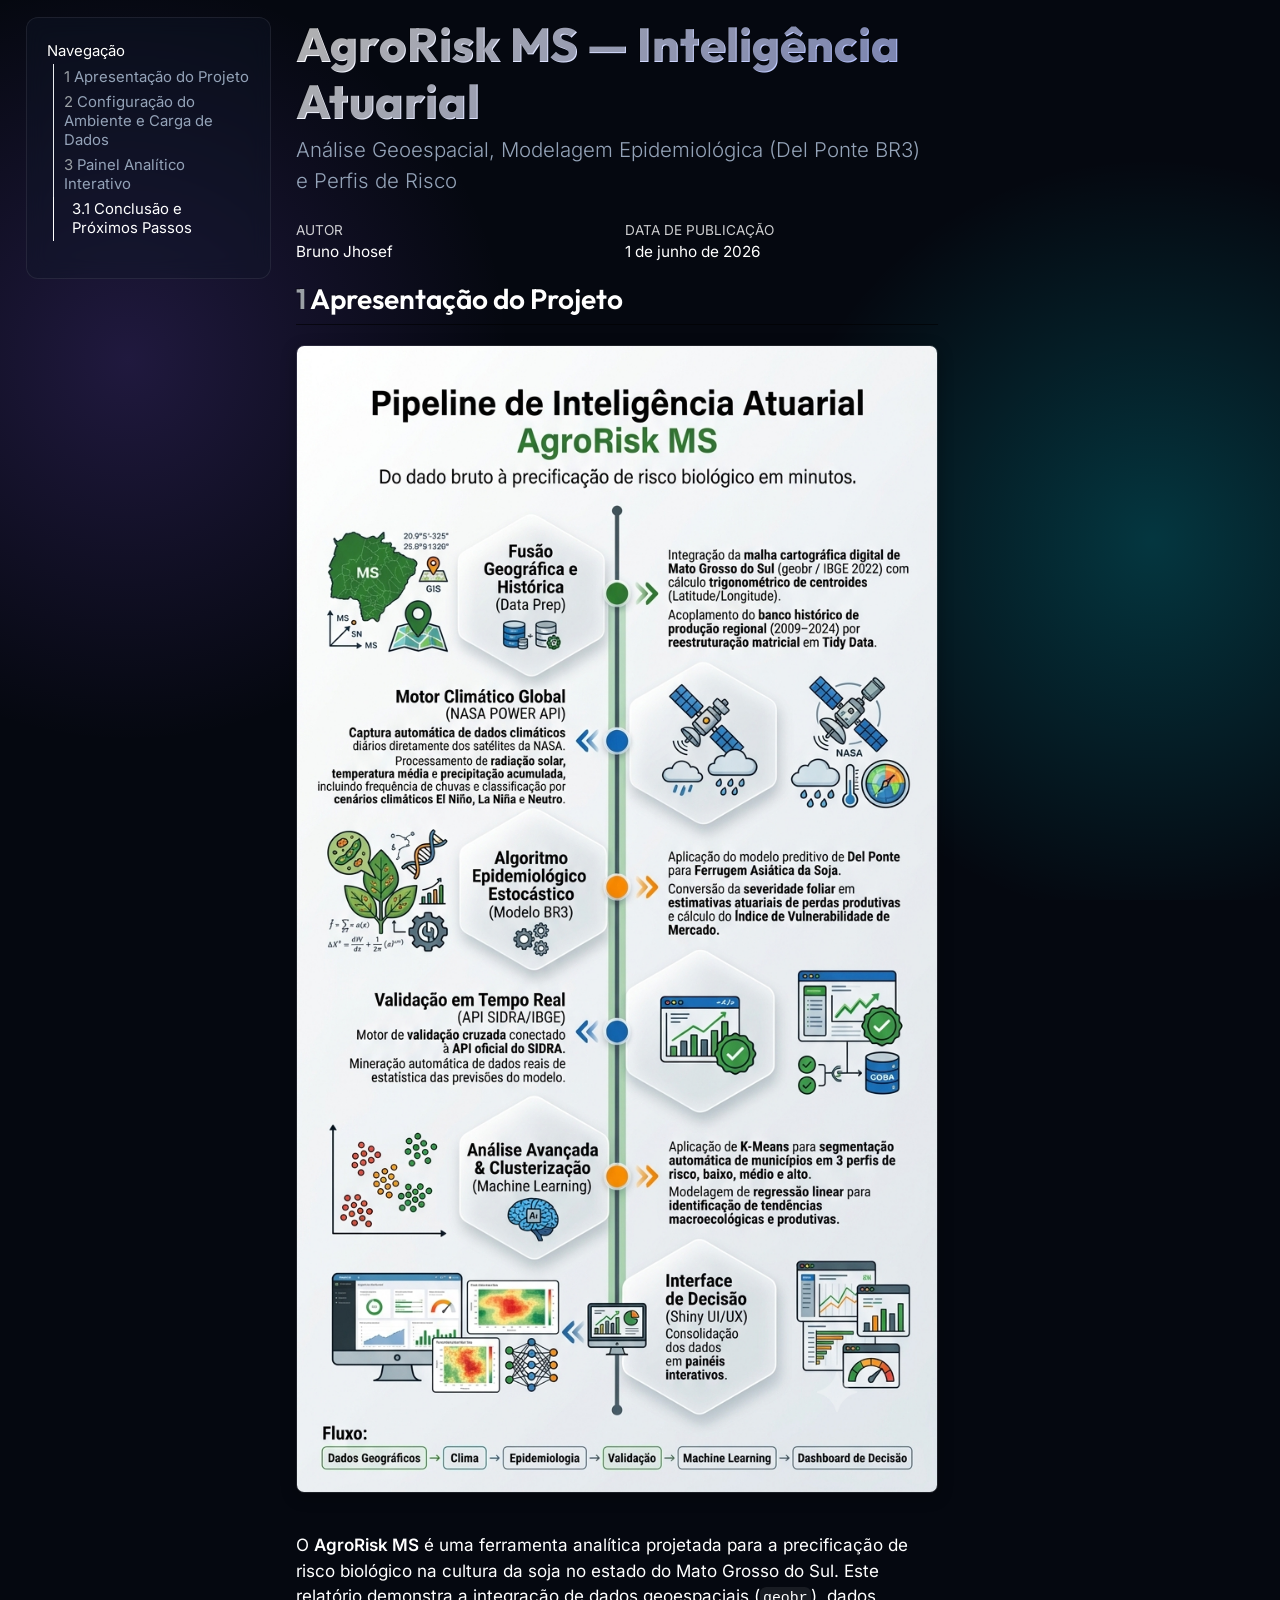
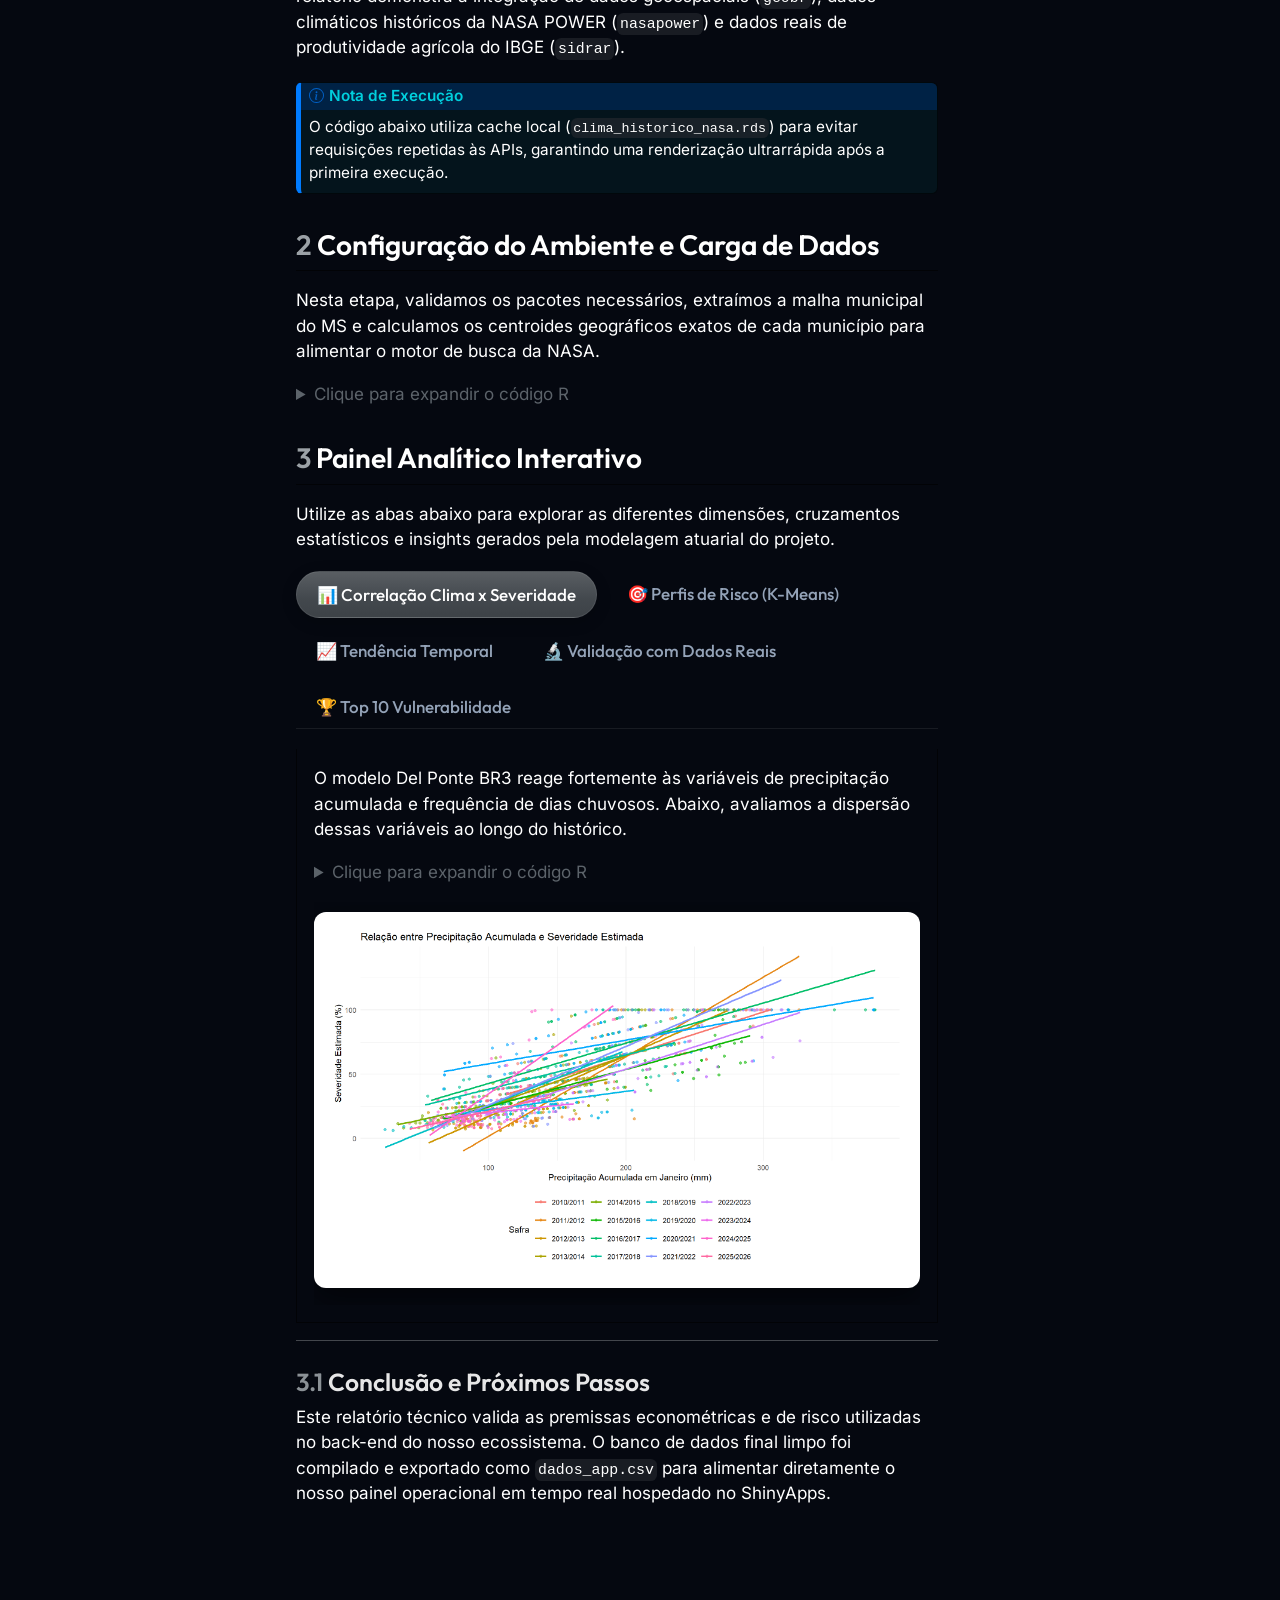
==== commit 683c62ac: "adicionando o index" ====
--- a/index.html
+++ b/index.html
@@ -2438,11 +2438,8 @@
 
 <section id="apresentação-do-projeto" class="level2" data-number="1">
 <h2 data-number="1" class="anchored" data-anchor-id="apresentação-do-projeto"><span class="header-section-number">1</span> Apresentação do Projeto</h2>
-<div class="quarto-figure quarto-figure-center">
-<figure class="figure">
-<p><img role="img" src="agrorisk-web/pipeline%20app.png" class="hero-image img-fluid figure-img"></p>
-<figcaption>Visão Geral do AgroRisk MS</figcaption>
-</figure>
+<div style="text-align: center; margin: 20px 0;">
+<p><img role="img" aria-label="Visão Geral do AgroRisk MS" src="[data-uri]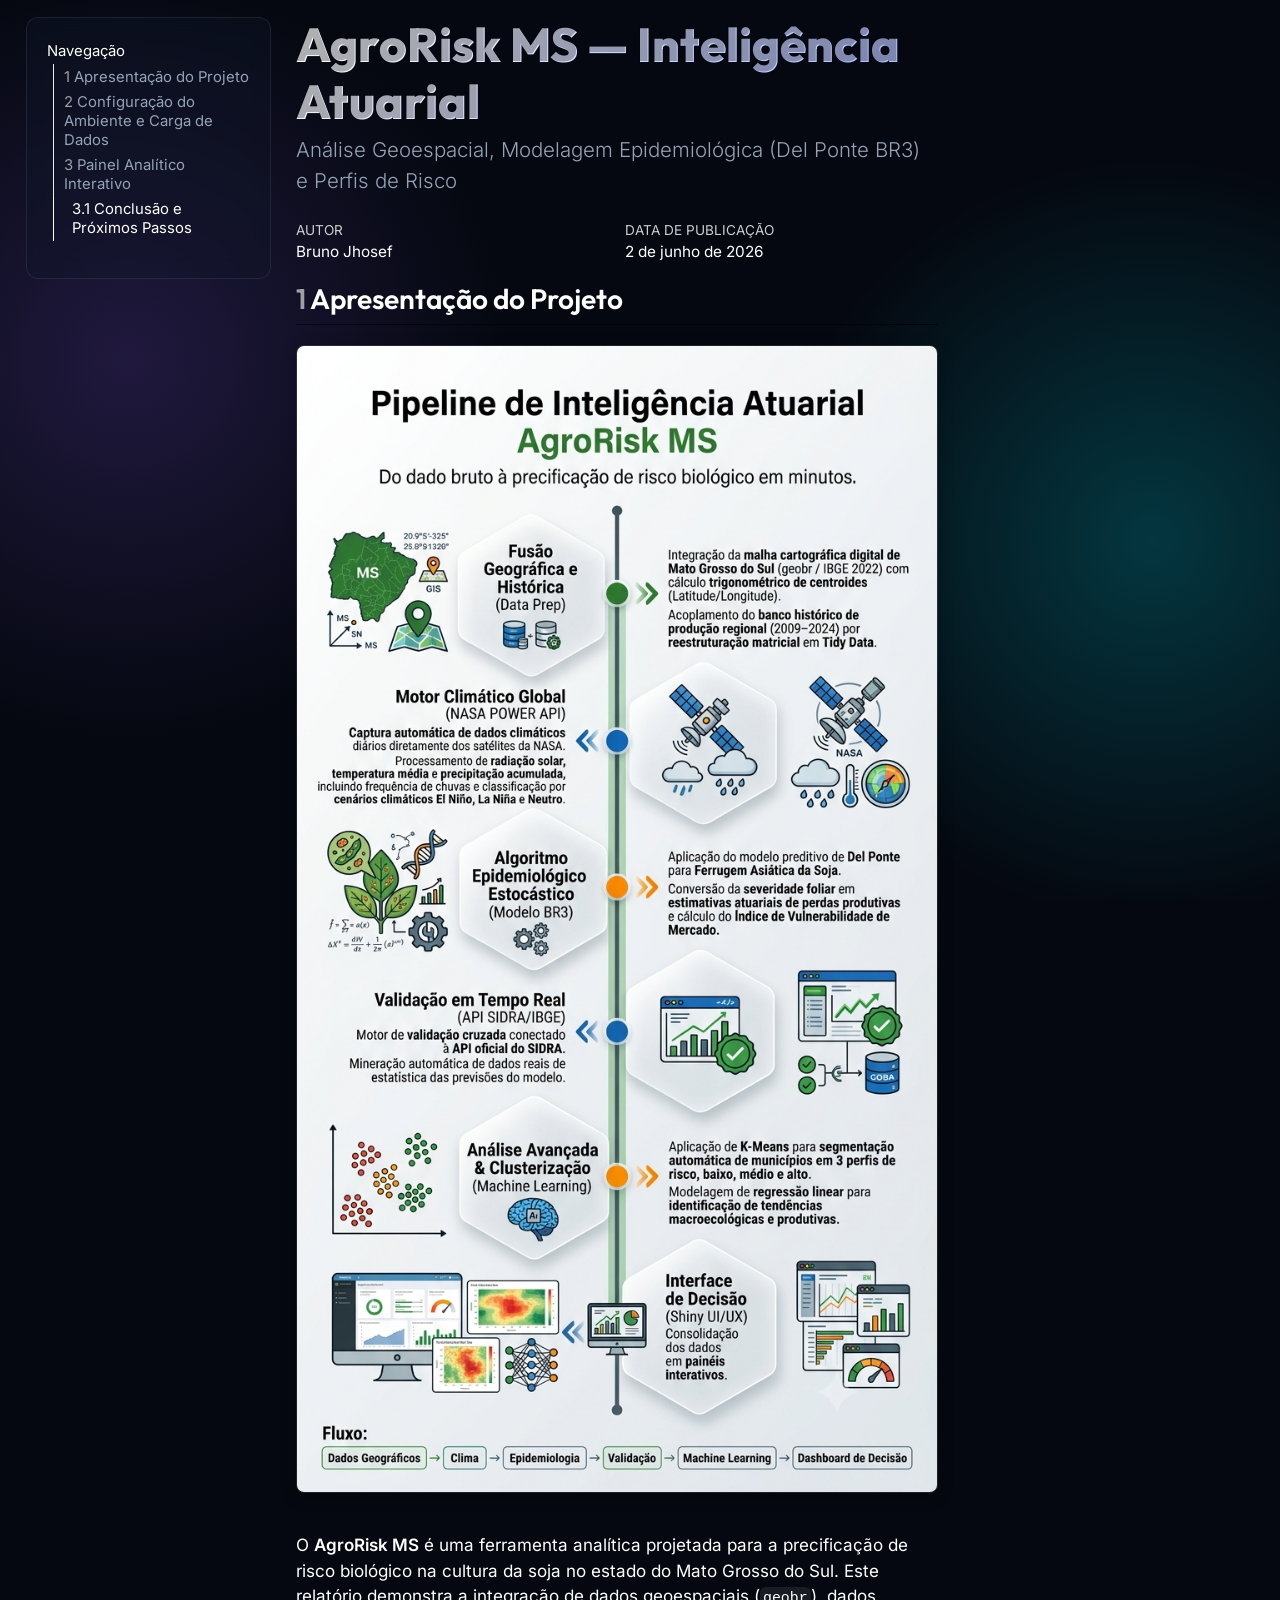
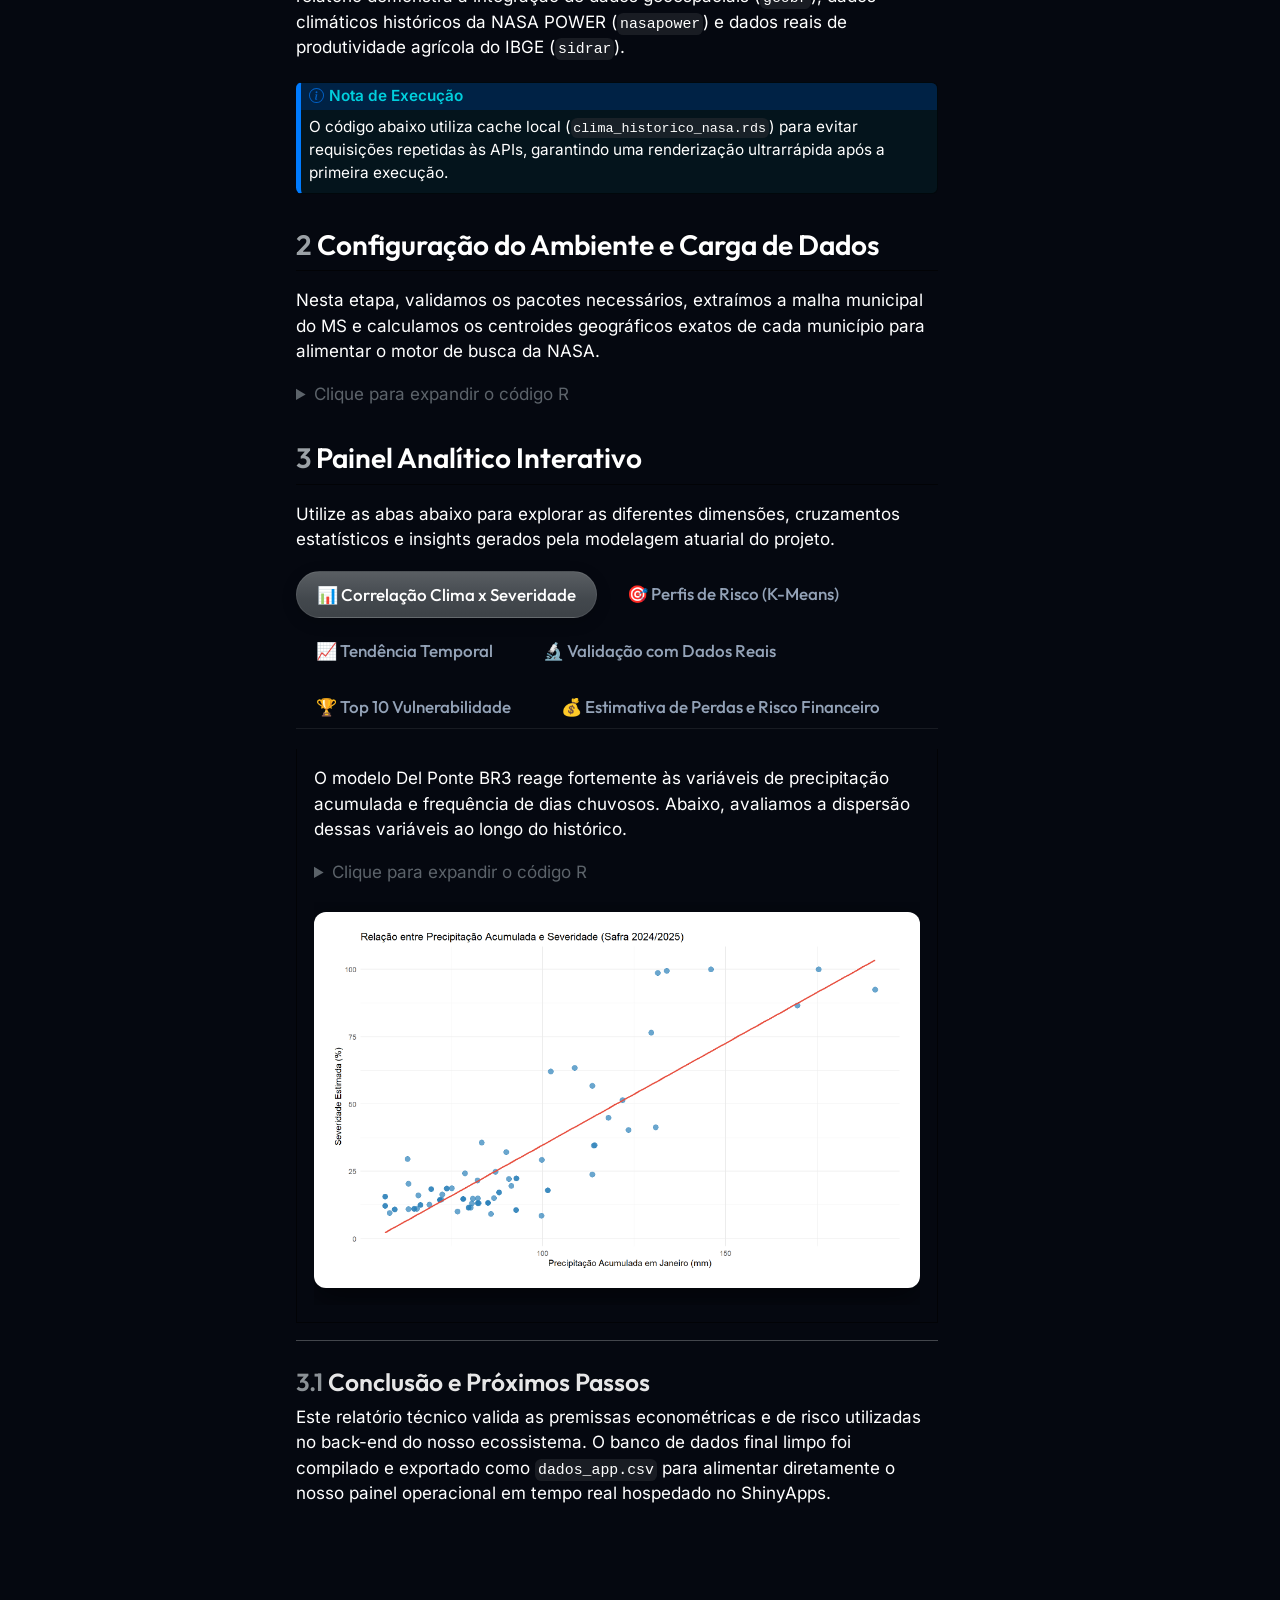
==== commit 36918503: "adicionei arquivos faltantes" ====
--- a/index.html
+++ b/index.html
@@ -2424,7 +2424,7 @@
     <div>
     <div class="quarto-title-meta-heading">Data de Publicação</div>
     <div class="quarto-title-meta-contents">
-      <p class="date">1 de junho de 2026</p>
+      <p class="date">2 de junho de 2026</p>
     </div>
   </div>
   
@@ -2698,32 +2698,33 @@
 <h2 data-number="3" class="anchored" data-anchor-id="painel-analítico-interativo"><span class="header-section-number">3</span> Painel Analítico Interativo</h2>
 <p>Utilize as abas abaixo para explorar as diferentes dimensões, cruzamentos estatísticos e insights gerados pela modelagem atuarial do projeto.</p>
 <div class="tabset-margin-container"></div><div class="panel-tabset">
-<ul class="nav nav-tabs" role="tablist"><li class="nav-item" role="presentation"><a class="nav-link active" id="tabset-1-1-tab" data-bs-toggle="tab" data-bs-target="#tabset-1-1" role="tab" aria-controls="tabset-1-1" aria-selected="true" href>📊 Correlação Clima x Severidade</a></li><li class="nav-item" role="presentation"><a class="nav-link" id="tabset-1-2-tab" data-bs-toggle="tab" data-bs-target="#tabset-1-2" role="tab" aria-controls="tabset-1-2" aria-selected="false" href>🎯 Perfis de Risco (K-Means)</a></li><li class="nav-item" role="presentation"><a class="nav-link" id="tabset-1-3-tab" data-bs-toggle="tab" data-bs-target="#tabset-1-3" role="tab" aria-controls="tabset-1-3" aria-selected="false" href>📈 Tendência Temporal</a></li><li class="nav-item" role="presentation"><a class="nav-link" id="tabset-1-4-tab" data-bs-toggle="tab" data-bs-target="#tabset-1-4" role="tab" aria-controls="tabset-1-4" aria-selected="false" href>🔬 Validação com Dados Reais</a></li><li class="nav-item" role="presentation"><a class="nav-link" id="tabset-1-5-tab" data-bs-toggle="tab" data-bs-target="#tabset-1-5" role="tab" aria-controls="tabset-1-5" aria-selected="false" href>🏆 Top 10 Vulnerabilidade</a></li></ul>
+<ul class="nav nav-tabs" role="tablist"><li class="nav-item" role="presentation"><a class="nav-link active" id="tabset-1-1-tab" data-bs-toggle="tab" data-bs-target="#tabset-1-1" role="tab" aria-controls="tabset-1-1" aria-selected="true" href>📊 Correlação Clima x Severidade</a></li><li class="nav-item" role="presentation"><a class="nav-link" id="tabset-1-2-tab" data-bs-toggle="tab" data-bs-target="#tabset-1-2" role="tab" aria-controls="tabset-1-2" aria-selected="false" href>🎯 Perfis de Risco (K-Means)</a></li><li class="nav-item" role="presentation"><a class="nav-link" id="tabset-1-3-tab" data-bs-toggle="tab" data-bs-target="#tabset-1-3" role="tab" aria-controls="tabset-1-3" aria-selected="false" href>📈 Tendência Temporal</a></li><li class="nav-item" role="presentation"><a class="nav-link" id="tabset-1-4-tab" data-bs-toggle="tab" data-bs-target="#tabset-1-4" role="tab" aria-controls="tabset-1-4" aria-selected="false" href>🔬 Validação com Dados Reais</a></li><li class="nav-item" role="presentation"><a class="nav-link" id="tabset-1-5-tab" data-bs-toggle="tab" data-bs-target="#tabset-1-5" role="tab" aria-controls="tabset-1-5" aria-selected="false" href>🏆 Top 10 Vulnerabilidade</a></li><li class="nav-item" role="presentation"><a class="nav-link" id="tabset-1-6-tab" data-bs-toggle="tab" data-bs-target="#tabset-1-6" role="tab" aria-controls="tabset-1-6" aria-selected="false" href>💰 Estimativa de Perdas e Risco Financeiro</a></li></ul>
 <div class="tab-content">
 <div id="tabset-1-1" class="tab-pane active" role="tabpanel" aria-labelledby="tabset-1-1-tab">
 <p>O modelo Del Ponte BR3 reage fortemente às variáveis de precipitação acumulada e frequência de dias chuvosos. Abaixo, avaliamos a dispersão dessas variáveis ao longo do histórico.</p>
 <div class="cell">
 <details class="code-fold">
 <summary>Clique para expandir o código R</summary>
-<div class="code-copy-outer-scaffold"><div class="sourceCode cell-code" id="cb2"><pre class="sourceCode r code-with-copy"><code class="sourceCode r"><span id="cb2-1"><a href="#cb2-1" aria-hidden="true" tabindex="-1"></a>p_correlacao <span class="ot">&lt;-</span> <span class="fu">ggplot</span>(ranking_municipios <span class="sc">%&gt;%</span> <span class="fu">filter</span>(<span class="sc">!</span><span class="fu">is.na</span>(chuva_acumulada_mm)), </span>
-<span id="cb2-2"><a href="#cb2-2" aria-hidden="true" tabindex="-1"></a>                       <span class="fu">aes</span>(<span class="at">x =</span> chuva_acumulada_mm, <span class="at">y =</span> severidade_estimada_pct, <span class="at">color =</span> safra)) <span class="sc">+</span></span>
-<span id="cb2-3"><a href="#cb2-3" aria-hidden="true" tabindex="-1"></a>  <span class="fu">geom_point</span>(<span class="at">alpha =</span> <span class="fl">0.6</span>) <span class="sc">+</span></span>
-<span id="cb2-4"><a href="#cb2-4" aria-hidden="true" tabindex="-1"></a>  <span class="fu">geom_smooth</span>(<span class="at">method =</span> <span class="st">&quot;lm&quot;</span>, <span class="at">se =</span> <span class="cn">FALSE</span>) <span class="sc">+</span></span>
-<span id="cb2-5"><a href="#cb2-5" aria-hidden="true" tabindex="-1"></a>  <span class="fu">theme_minimal</span>() <span class="sc">+</span></span>
-<span id="cb2-6"><a href="#cb2-6" aria-hidden="true" tabindex="-1"></a>  <span class="fu">labs</span>(</span>
-<span id="cb2-7"><a href="#cb2-7" aria-hidden="true" tabindex="-1"></a>    <span class="at">title =</span> <span class="st">&quot;Relação entre Precipitação Acumulada e Severidade Estimada&quot;</span>,</span>
-<span id="cb2-8"><a href="#cb2-8" aria-hidden="true" tabindex="-1"></a>    <span class="at">x =</span> <span class="st">&quot;Precipitação Acumulada em Janeiro (mm)&quot;</span>,</span>
-<span id="cb2-9"><a href="#cb2-9" aria-hidden="true" tabindex="-1"></a>    <span class="at">y =</span> <span class="st">&quot;Severidade Estimada (%)&quot;</span>,</span>
-<span id="cb2-10"><a href="#cb2-10" aria-hidden="true" tabindex="-1"></a>    <span class="at">color =</span> <span class="st">&quot;Safra&quot;</span></span>
-<span id="cb2-11"><a href="#cb2-11" aria-hidden="true" tabindex="-1"></a>  ) <span class="sc">+</span></span>
-<span id="cb2-12"><a href="#cb2-12" aria-hidden="true" tabindex="-1"></a>  <span class="fu">theme</span>(<span class="at">legend.position =</span> <span class="st">&quot;bottom&quot;</span>)</span>
-<span id="cb2-13"><a href="#cb2-13" aria-hidden="true" tabindex="-1"></a></span>
-<span id="cb2-14"><a href="#cb2-14" aria-hidden="true" tabindex="-1"></a>p_correlacao</span></code></pre></div><button title="Copiar para a área de transferência" class="code-copy-button"><i class="bi"></i></button></div>
+<div class="code-copy-outer-scaffold"><div class="sourceCode cell-code" id="cb2"><pre class="sourceCode r code-with-copy"><code class="sourceCode r"><span id="cb2-1"><a href="#cb2-1" aria-hidden="true" tabindex="-1"></a>df_correlacao <span class="ot">&lt;-</span> ranking_municipios <span class="sc">%&gt;%</span> </span>
+<span id="cb2-2"><a href="#cb2-2" aria-hidden="true" tabindex="-1"></a>  <span class="fu">filter</span>(<span class="sc">!</span><span class="fu">is.na</span>(chuva_acumulada_mm), safra <span class="sc">==</span> <span class="st">&quot;2024/2025&quot;</span>)</span>
+<span id="cb2-3"><a href="#cb2-3" aria-hidden="true" tabindex="-1"></a></span>
+<span id="cb2-4"><a href="#cb2-4" aria-hidden="true" tabindex="-1"></a>p_correlacao <span class="ot">&lt;-</span> <span class="fu">ggplot</span>(df_correlacao, </span>
+<span id="cb2-5"><a href="#cb2-5" aria-hidden="true" tabindex="-1"></a>                       <span class="fu">aes</span>(<span class="at">x =</span> chuva_acumulada_mm, <span class="at">y =</span> severidade_estimada_pct)) <span class="sc">+</span></span>
+<span id="cb2-6"><a href="#cb2-6" aria-hidden="true" tabindex="-1"></a>  <span class="fu">geom_point</span>(<span class="at">alpha =</span> <span class="fl">0.7</span>, <span class="at">color =</span> <span class="st">&quot;#2980b9&quot;</span>, <span class="at">size =</span> <span class="dv">3</span>) <span class="sc">+</span></span>
+<span id="cb2-7"><a href="#cb2-7" aria-hidden="true" tabindex="-1"></a>  <span class="fu">geom_smooth</span>(<span class="at">method =</span> <span class="st">&quot;lm&quot;</span>, <span class="at">se =</span> <span class="cn">FALSE</span>, <span class="at">color =</span> <span class="st">&quot;#e74c3c&quot;</span>) <span class="sc">+</span></span>
+<span id="cb2-8"><a href="#cb2-8" aria-hidden="true" tabindex="-1"></a>  <span class="fu">theme_minimal</span>() <span class="sc">+</span></span>
+<span id="cb2-9"><a href="#cb2-9" aria-hidden="true" tabindex="-1"></a>  <span class="fu">labs</span>(</span>
+<span id="cb2-10"><a href="#cb2-10" aria-hidden="true" tabindex="-1"></a>    <span class="at">title =</span> <span class="st">&quot;Relação entre Precipitação Acumulada e Severidade (Safra 2024/2025)&quot;</span>,</span>
+<span id="cb2-11"><a href="#cb2-11" aria-hidden="true" tabindex="-1"></a>    <span class="at">x =</span> <span class="st">&quot;Precipitação Acumulada em Janeiro (mm)&quot;</span>,</span>
+<span id="cb2-12"><a href="#cb2-12" aria-hidden="true" tabindex="-1"></a>    <span class="at">y =</span> <span class="st">&quot;Severidade Estimada (%)&quot;</span></span>
+<span id="cb2-13"><a href="#cb2-13" aria-hidden="true" tabindex="-1"></a>  )</span>
+<span id="cb2-14"><a href="#cb2-14" aria-hidden="true" tabindex="-1"></a></span>
+<span id="cb2-15"><a href="#cb2-15" aria-hidden="true" tabindex="-1"></a>p_correlacao</span></code></pre></div><button title="Copiar para a área de transferência" class="code-copy-button"><i class="bi"></i></button></div>
 </details>
 <div class="cell-output-display">
 <div>
 <figure class="figure">
-<p><img role="img" src="[data-uri]" class="img-fluid figure-img" width="960"></p>
+<p><img role="img" src="[data-uri]" class="img-fluid figure-img" width="960"></p>
 </figure>
 </div>
 </div>
@@ -2734,9 +2735,9 @@
 <div class="cell">
 <details class="code-fold">
 <summary>Clique para expandir o código R</summary>
-<div class="code-copy-outer-scaffold"><div class="sourceCode cell-code" id="cb3"><pre class="sourceCode r code-with-copy"><code class="sourceCode r"><span id="cb3-1"><a href="#cb3-1" aria-hidden="true" tabindex="-1"></a>ultima_safra <span class="ot">&lt;-</span> <span class="fu">max</span>(ranking_municipios<span class="sc">$</span>safra)</span>
+<div class="code-copy-outer-scaffold"><div class="sourceCode cell-code" id="cb3"><pre class="sourceCode r code-with-copy"><code class="sourceCode r"><span id="cb3-1"><a href="#cb3-1" aria-hidden="true" tabindex="-1"></a>safra_alvo <span class="ot">&lt;-</span> <span class="st">&quot;2024/2025&quot;</span></span>
 <span id="cb3-2"><a href="#cb3-2" aria-hidden="true" tabindex="-1"></a>df_cluster <span class="ot">&lt;-</span> ranking_municipios <span class="sc">%&gt;%</span> </span>
-<span id="cb3-3"><a href="#cb3-3" aria-hidden="true" tabindex="-1"></a>  <span class="fu">filter</span>(safra <span class="sc">==</span> ultima_safra, <span class="sc">!</span><span class="fu">is.na</span>(chuva_acumulada_mm)) <span class="sc">%&gt;%</span></span>
+<span id="cb3-3"><a href="#cb3-3" aria-hidden="true" tabindex="-1"></a>  <span class="fu">filter</span>(safra <span class="sc">==</span> safra_alvo, <span class="sc">!</span><span class="fu">is.na</span>(chuva_acumulada_mm)) <span class="sc">%&gt;%</span></span>
 <span id="cb3-4"><a href="#cb3-4" aria-hidden="true" tabindex="-1"></a>  <span class="fu">select</span>(municipio, produ_o_t, chuva_acumulada_mm, vulnerabilidade, severidade_estimada_pct)</span>
 <span id="cb3-5"><a href="#cb3-5" aria-hidden="true" tabindex="-1"></a></span>
 <span id="cb3-6"><a href="#cb3-6" aria-hidden="true" tabindex="-1"></a>dados_escala <span class="ot">&lt;-</span> <span class="fu">scale</span>(df_cluster <span class="sc">%&gt;%</span> <span class="fu">select</span>(<span class="sc">-</span>municipio))</span>
@@ -2763,7 +2764,7 @@
 <span id="cb3-27"><a href="#cb3-27" aria-hidden="true" tabindex="-1"></a>  <span class="fu">scale_color_manual</span>(<span class="at">values =</span> <span class="fu">c</span>(<span class="st">&quot;Alto Risco&quot;</span> <span class="ot">=</span> <span class="st">&quot;#e74c3c&quot;</span>, <span class="st">&quot;Risco Moderado&quot;</span> <span class="ot">=</span> <span class="st">&quot;#f39c12&quot;</span>, <span class="st">&quot;Baixo Risco&quot;</span> <span class="ot">=</span> <span class="st">&quot;#2ecc71&quot;</span>)) <span class="sc">+</span></span>
 <span id="cb3-28"><a href="#cb3-28" aria-hidden="true" tabindex="-1"></a>  <span class="fu">theme_minimal</span>() <span class="sc">+</span></span>
 <span id="cb3-29"><a href="#cb3-29" aria-hidden="true" tabindex="-1"></a>  <span class="fu">labs</span>(</span>
-<span id="cb3-30"><a href="#cb3-30" aria-hidden="true" tabindex="-1"></a>    <span class="at">title =</span> <span class="fu">paste</span>(<span class="st">&quot;Agrupamento K-Means de Riscos - Safra&quot;</span>, ultima_safra),</span>
+<span id="cb3-30"><a href="#cb3-30" aria-hidden="true" tabindex="-1"></a>    <span class="at">title =</span> <span class="fu">paste</span>(<span class="st">&quot;Agrupamento K-Means de Riscos - Safra&quot;</span>, safra_alvo),</span>
 <span id="cb3-31"><a href="#cb3-31" aria-hidden="true" tabindex="-1"></a>    <span class="at">x =</span> <span class="st">&quot;Severidade Estimada (%)&quot;</span>,</span>
 <span id="cb3-32"><a href="#cb3-32" aria-hidden="true" tabindex="-1"></a>    <span class="at">y =</span> <span class="st">&quot;Índice de Vulnerabilidade&quot;</span>,</span>
 <span id="cb3-33"><a href="#cb3-33" aria-hidden="true" tabindex="-1"></a>    <span class="at">color =</span> <span class="st">&quot;Perfil de Risco&quot;</span>,</span>
@@ -2775,7 +2776,7 @@
 <div class="cell-output-display">
 <div>
 <figure class="figure">
-<p><img role="img" src="[data-uri]" class="img-fluid figure-img" width="960"></p>
+<p><img role="img" src="[data-uri]